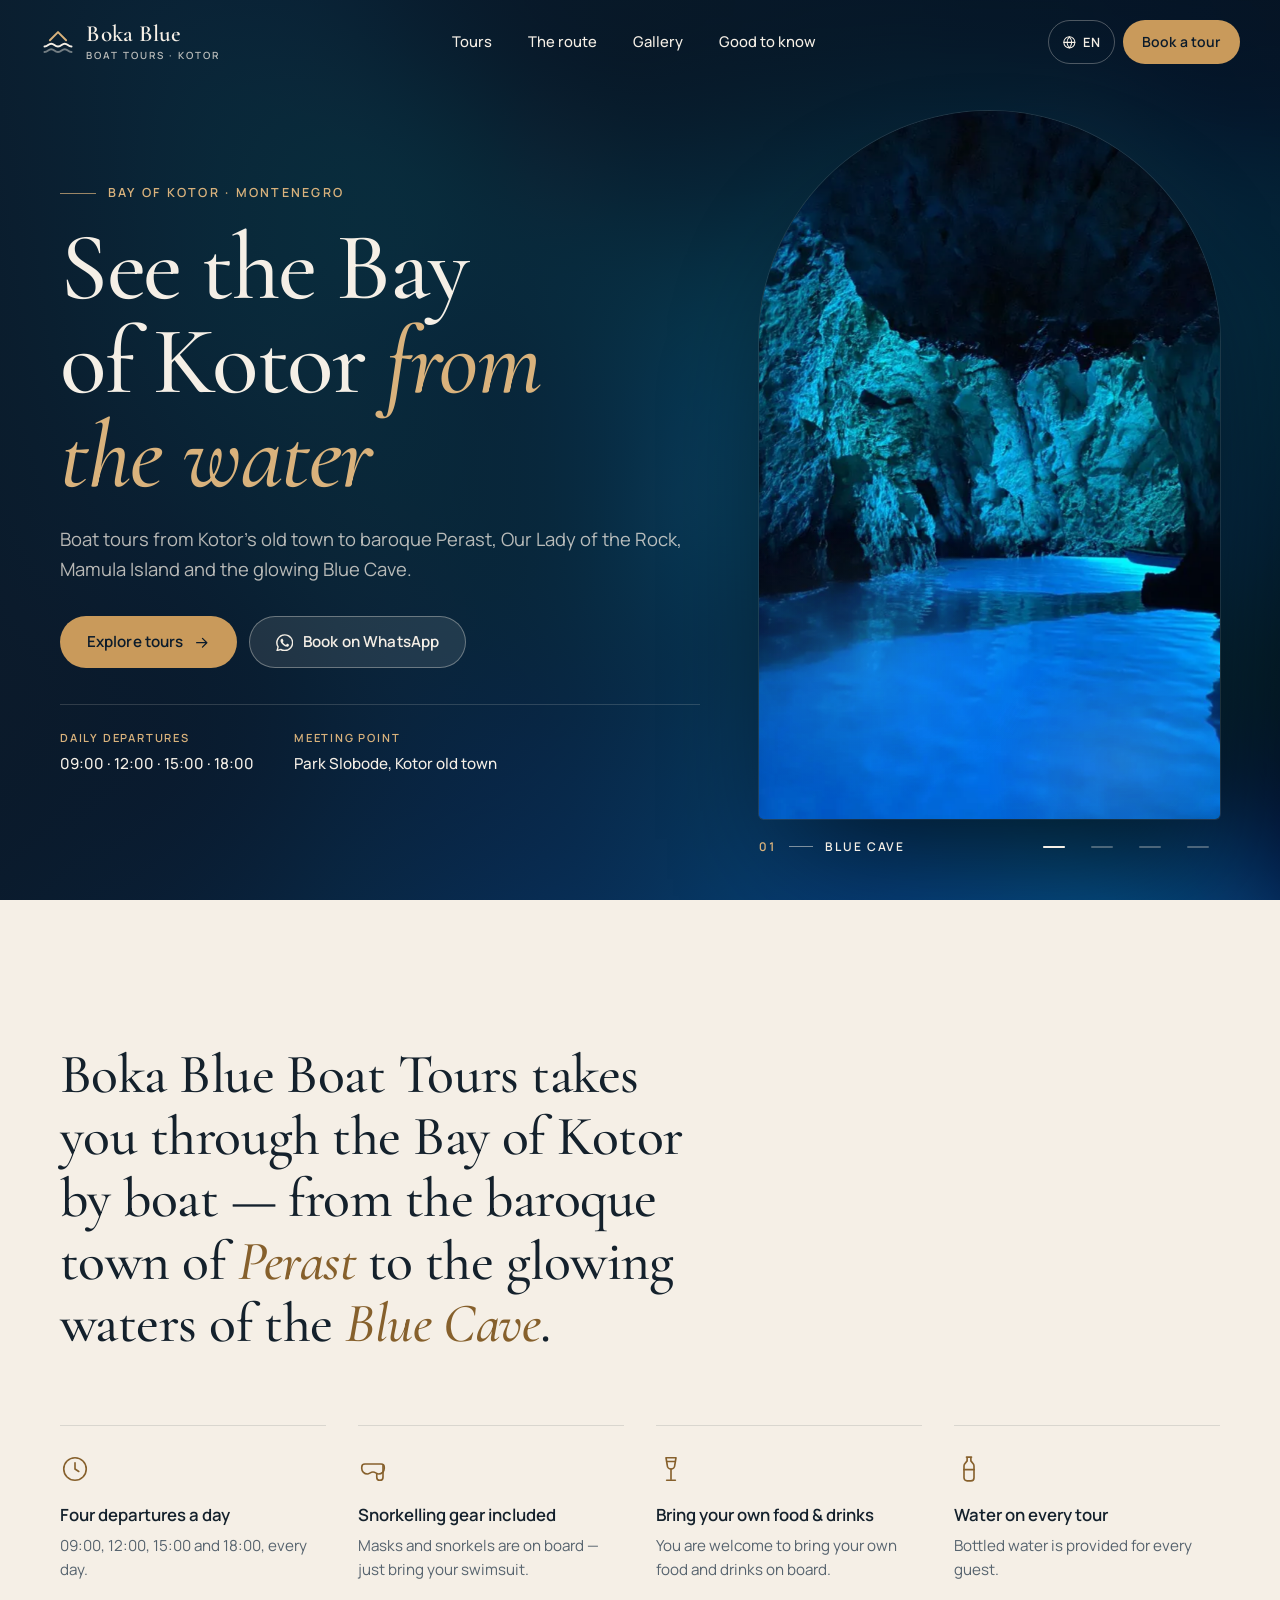
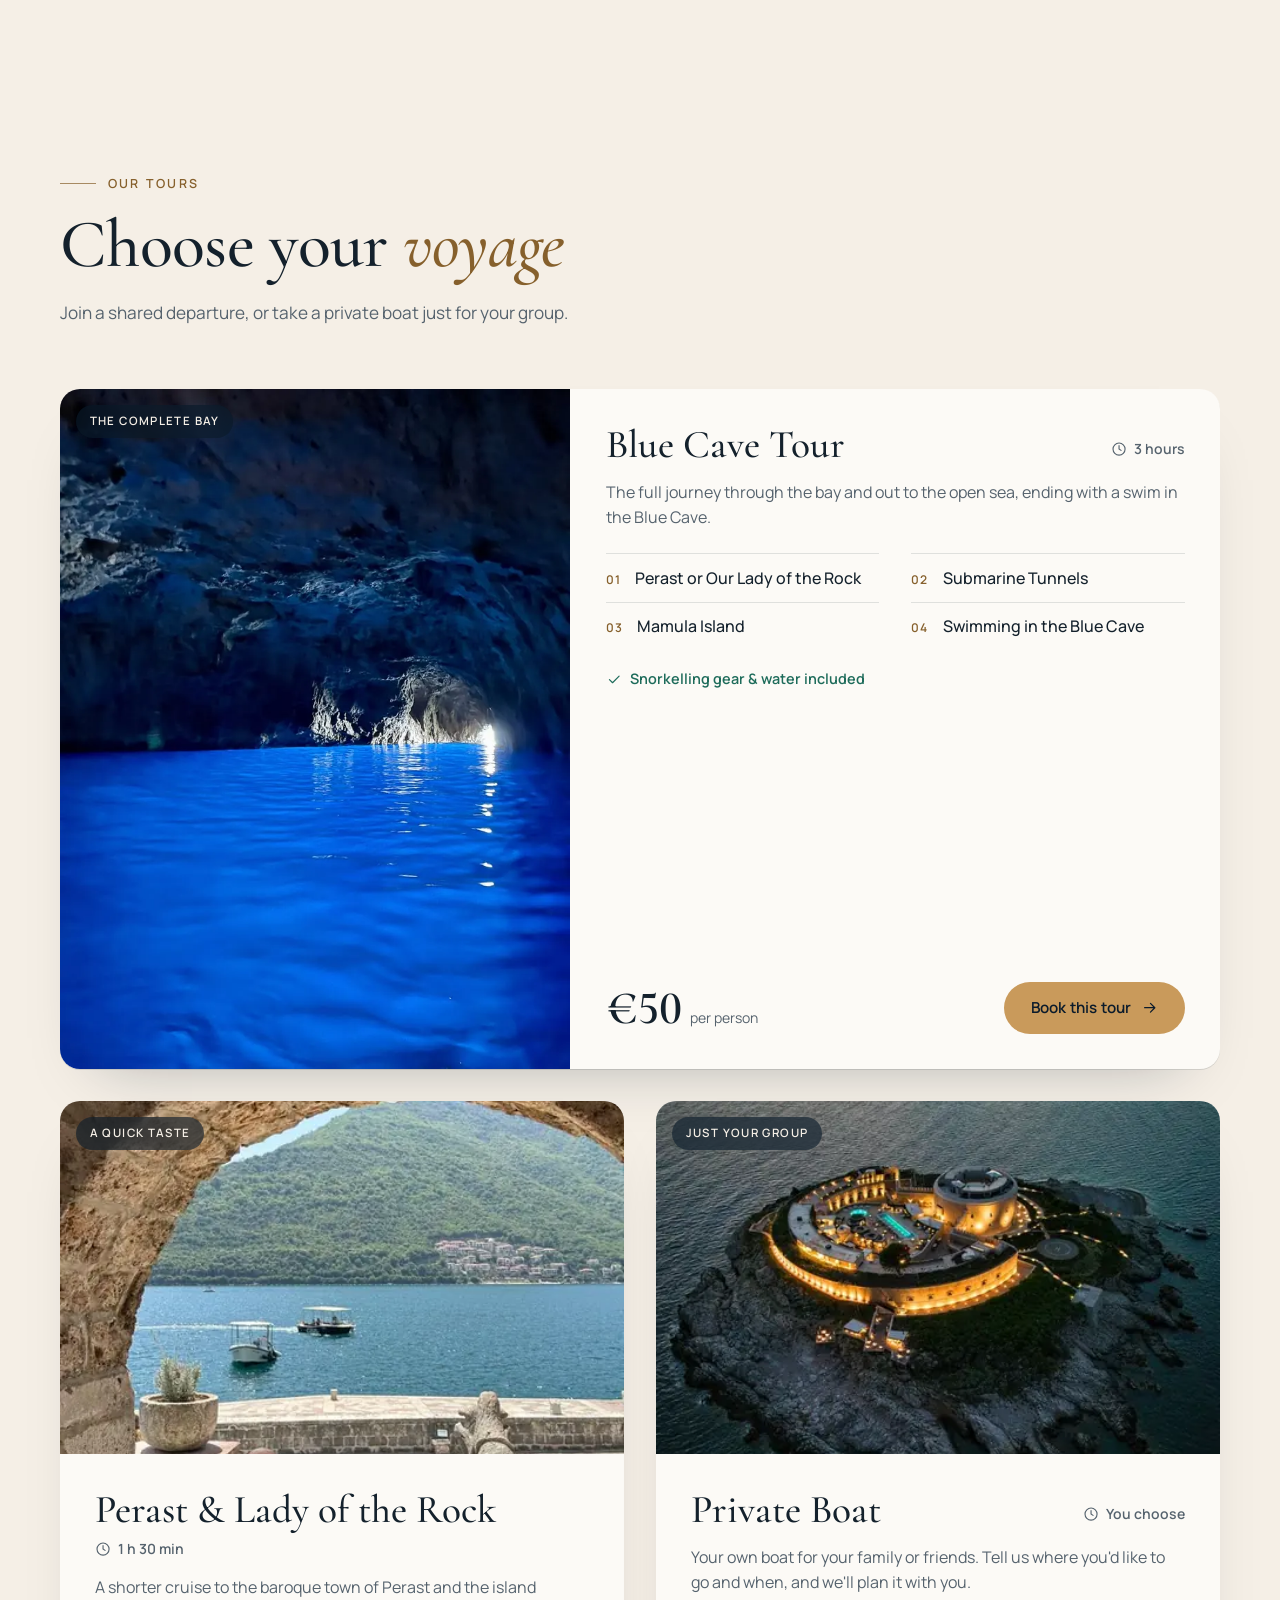
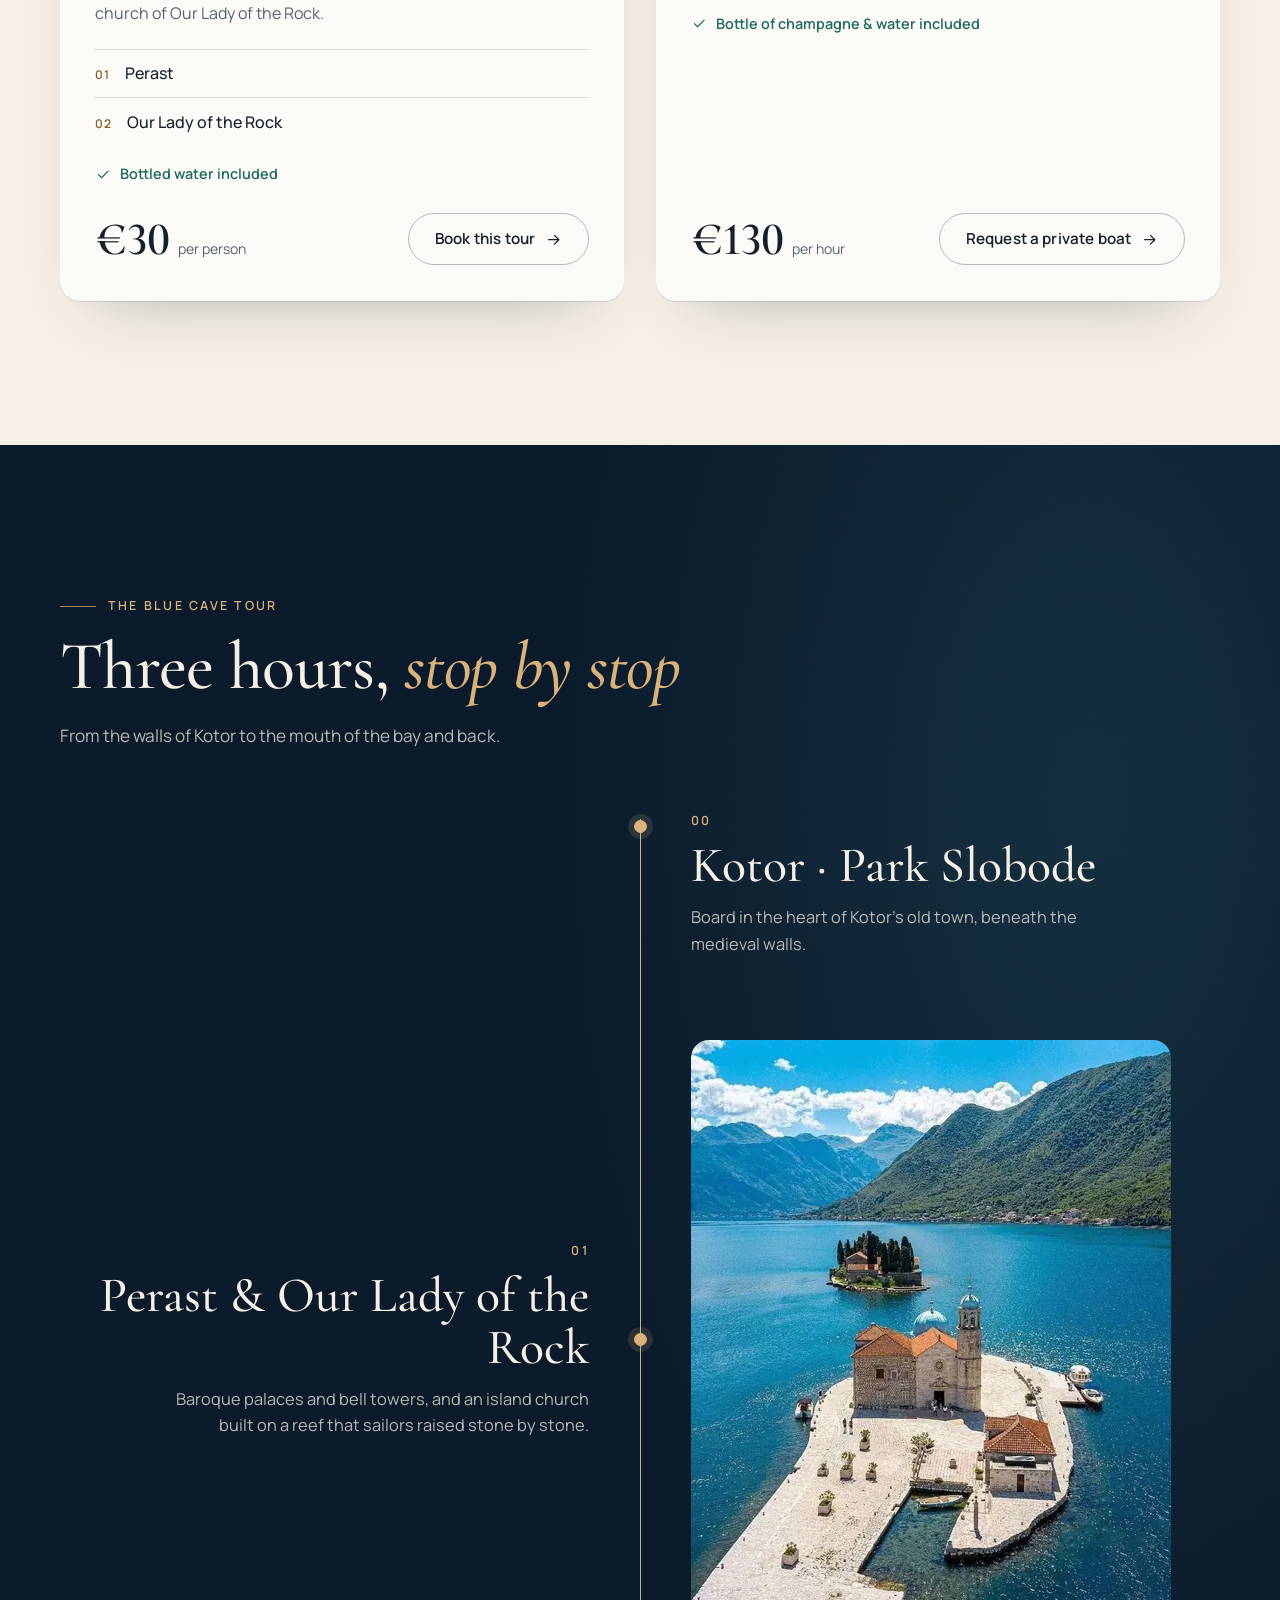
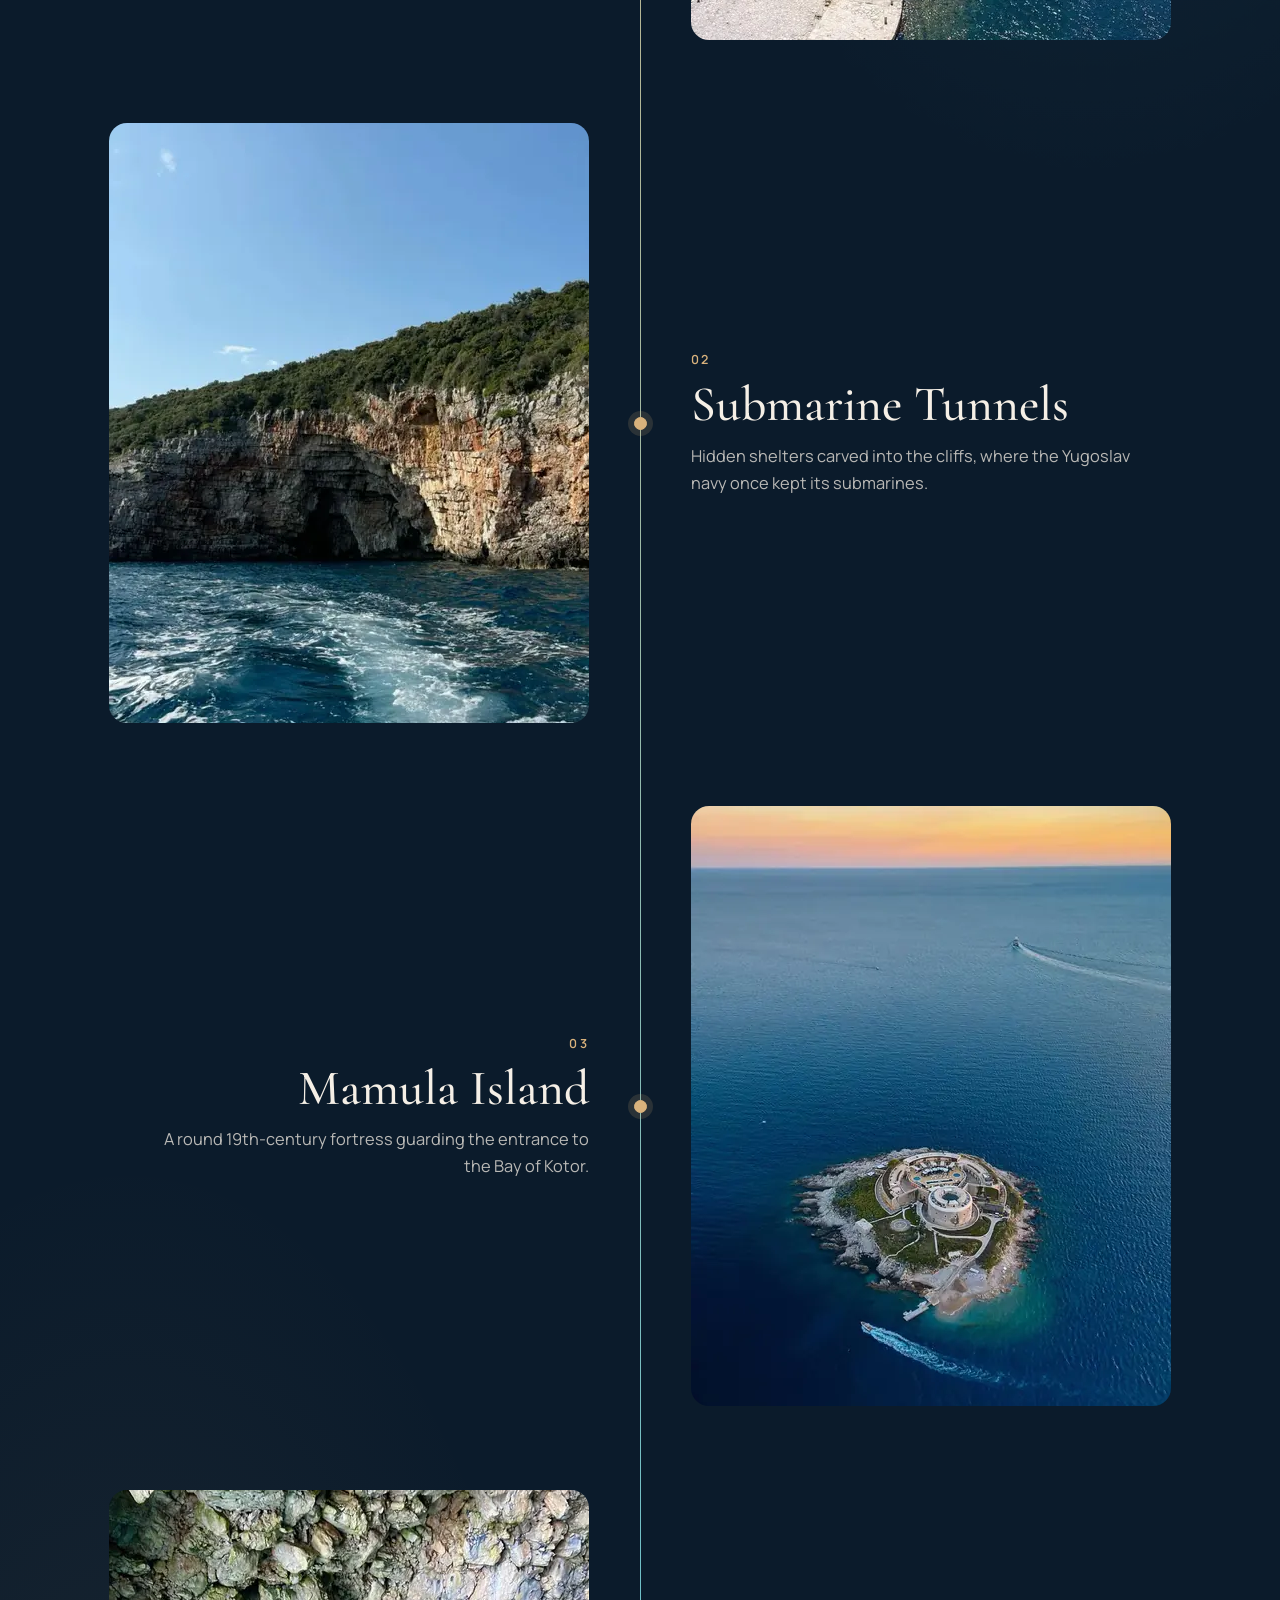
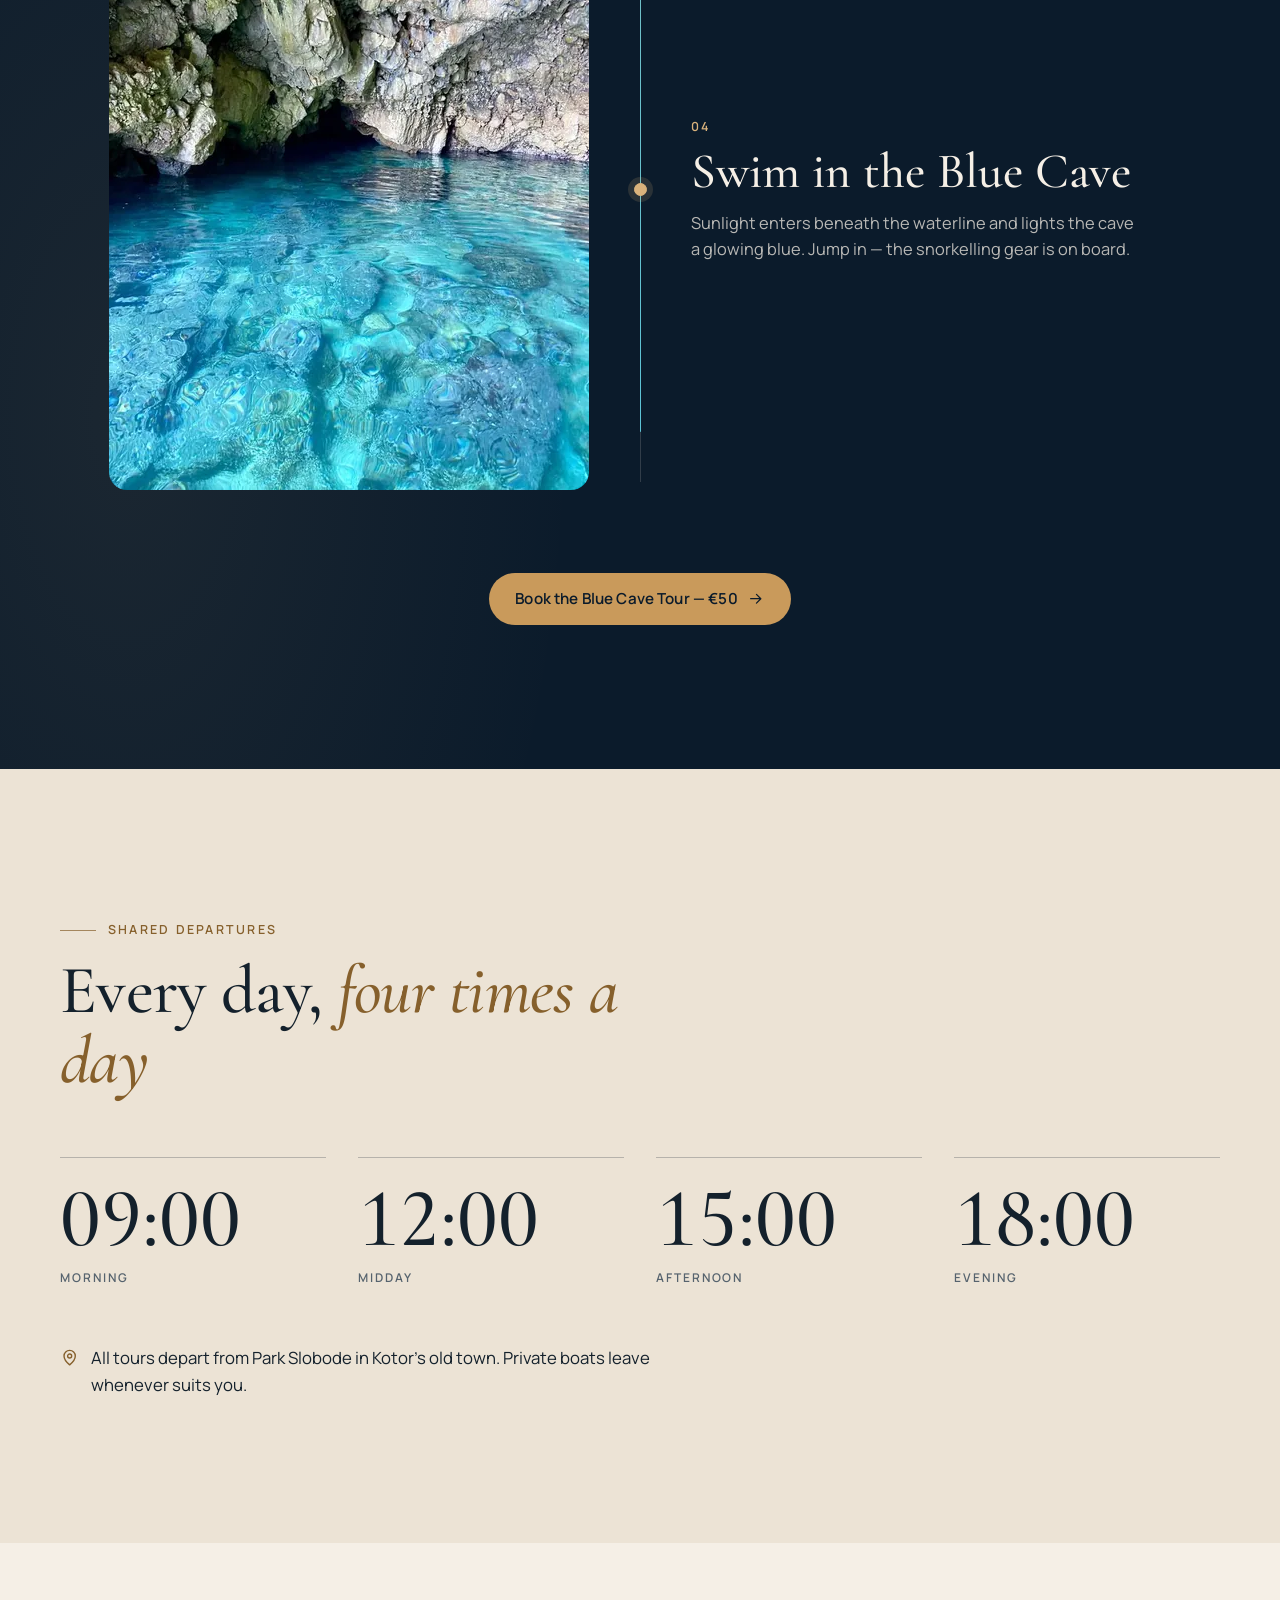
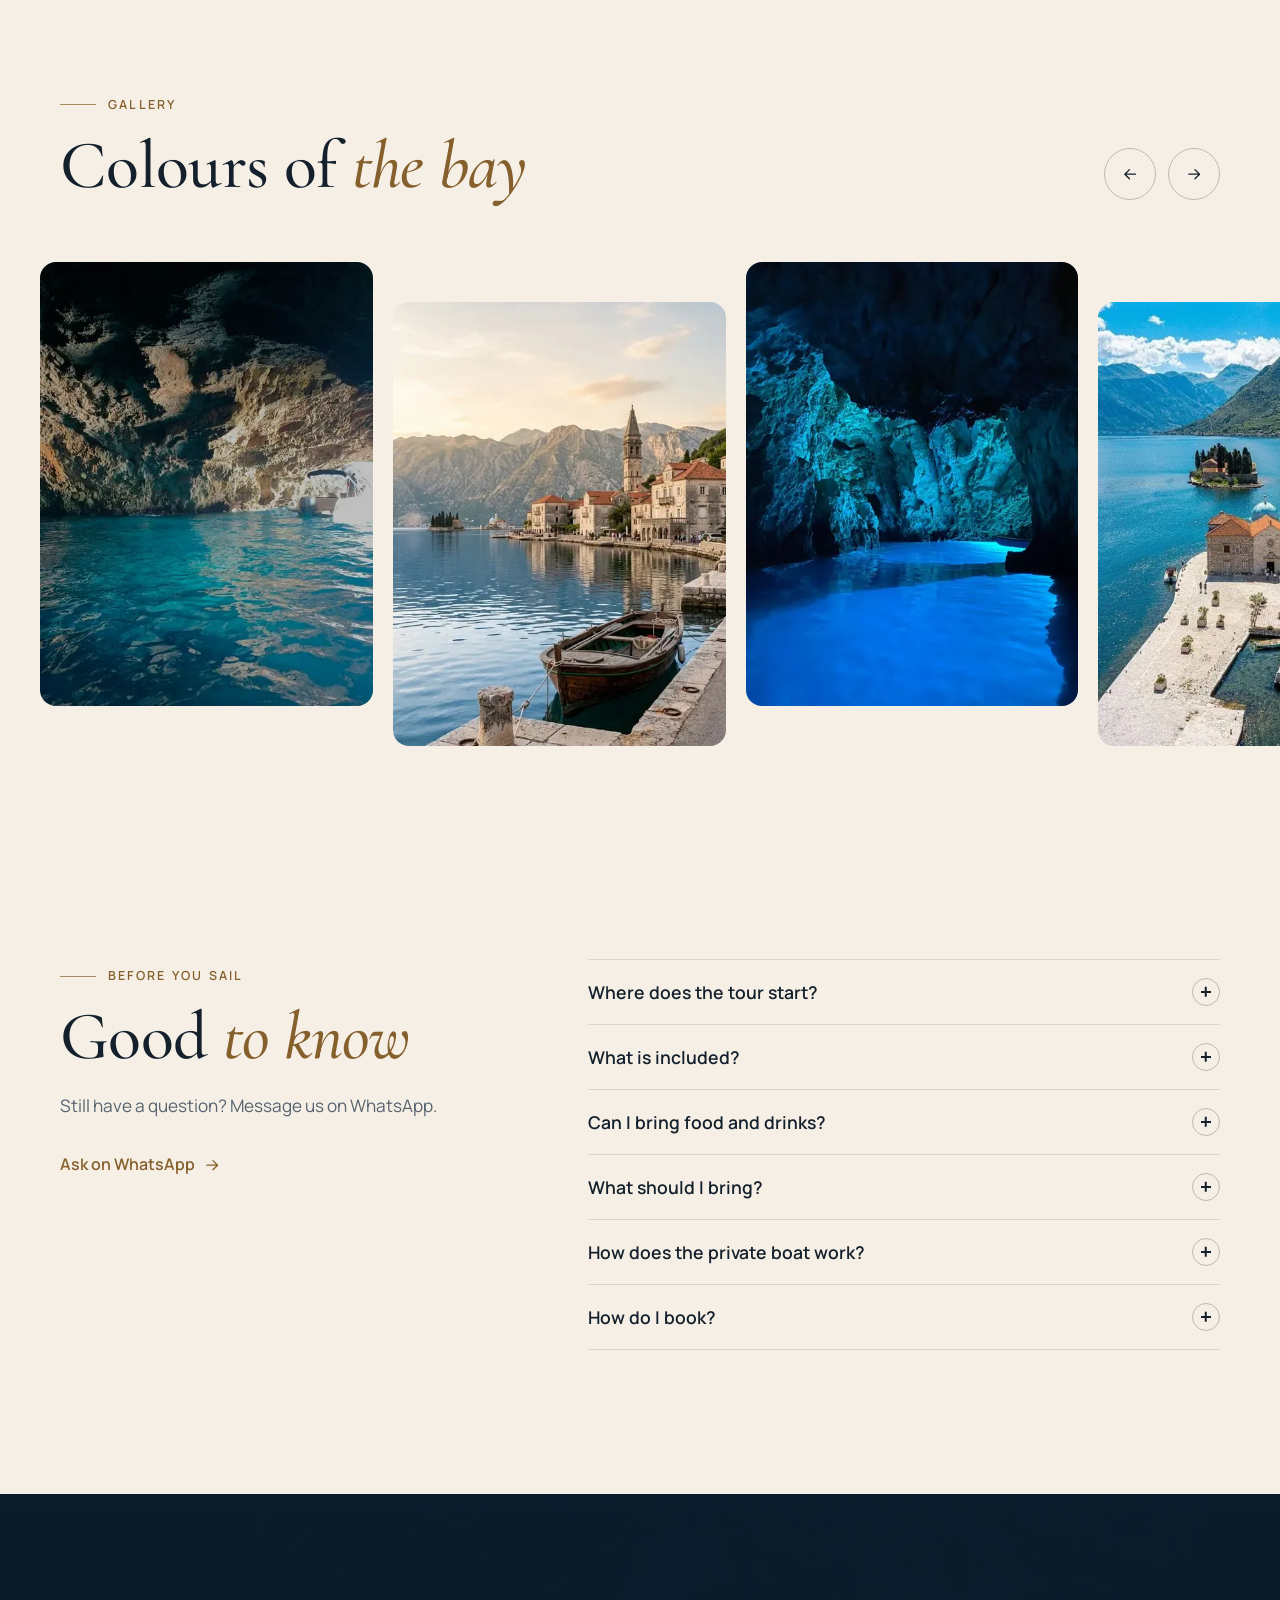
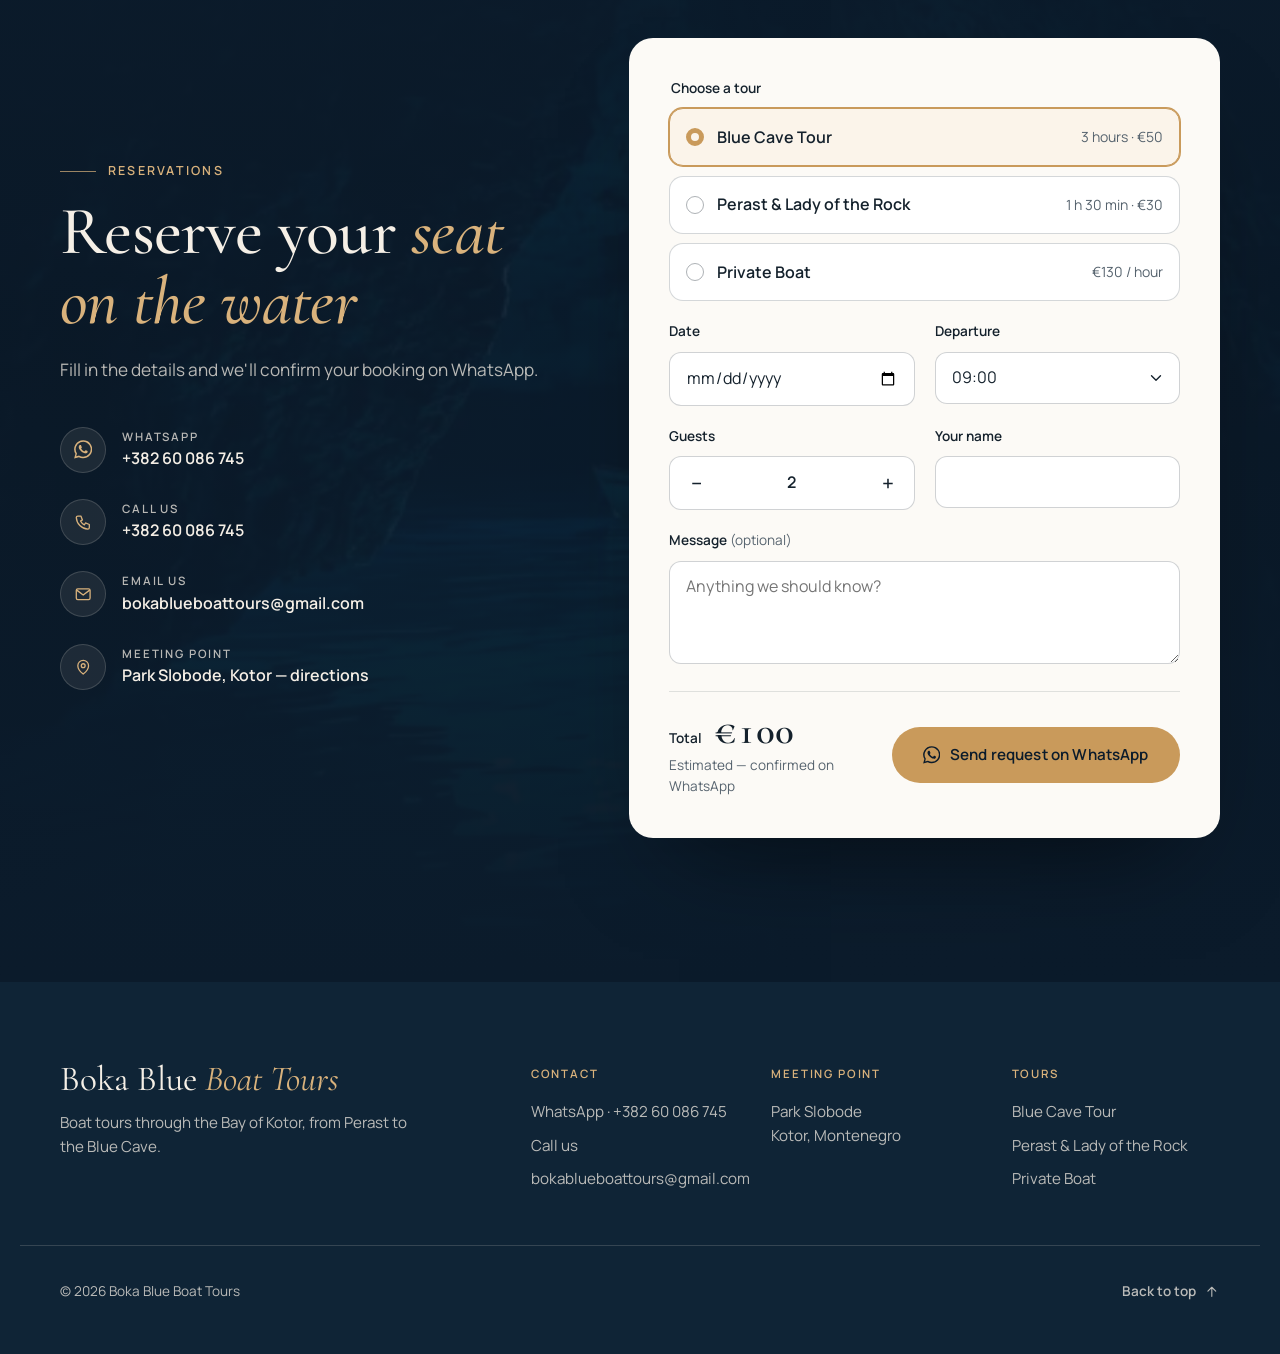
==== boka-blue-boat-tours/index.html @ 937e856c "Add Boka Blue Boat Tours site (original upload) Co-Authored-By: Claude Opus 5.5 <noreply@anthropic.c" ====
<!doctype html>
<html lang="en">
<head>
  <meta charset="utf-8">
  <meta name="viewport" content="width=device-width, initial-scale=1, viewport-fit=cover">
  <title>Boka Blue Boat Tours — Blue Cave & Bay of Kotor Boat Tours</title>
  <meta name="description" content="Boat tours from Kotor's old town to Perast, Our Lady of the Rock, the Submarine Tunnels, Mamula Island and the Blue Cave. Daily departures at 09:00, 12:00, 15:00 and 18:00. Private boats available.">
  <meta name="theme-color" content="#0B1B2B">
  <meta property="og:type" content="website">
  <meta property="og:title" content="Boka Blue Boat Tours — Kotor, Montenegro">
  <meta property="og:description" content="Blue Cave Tour €50 · Perast & Lady of the Rock €30 · Private boat €130/hour. Departing daily from Park Slobode, Kotor.">
  <meta property="og:image" content="assets/img/blue-cave.webp">
  <link rel="icon" href="data:image/svg+xml,%3Csvg xmlns='http://www.w3.org/2000/svg' viewBox='0 0 64 64'%3E%3Crect width='64' height='64' rx='14' fill='%230B1B2B'/%3E%3Cpath d='M12 38c6 0 6-4 10-4s4 4 10 4 6-4 10-4 4 4 10 4' fill='none' stroke='%234FB3C8' stroke-width='4' stroke-linecap='round'/%3E%3Cpath d='M18 30l14-14 14 14' fill='none' stroke='%23D9B27C' stroke-width='4' stroke-linecap='round' stroke-linejoin='round'/%3E%3C/svg%3E">

  <link rel="preconnect" href="https://fonts.googleapis.com">
  <link rel="preconnect" href="https://fonts.gstatic.com" crossorigin>
  <link rel="stylesheet" href="https://fonts.googleapis.com/css2?family=Cormorant+Garamond:ital,wght@0,500;0,600;1,500&family=Manrope:wght@400;500;600;700&display=swap">
  <link rel="preload" as="image" href="assets/img/blue-cave.webp" fetchpriority="high">
  <link rel="stylesheet" href="styles.css">
  <script>document.documentElement.classList.add("js")</script>

  <script type="application/ld+json">
  {
    "@context": "https://schema.org",
    "@type": "TravelAgency",
    "name": "Boka Blue Boat Tours",
    "telephone": "+382 60 086 745",
    "email": "bokablueboattours@gmail.com",
    "image": "assets/img/blue-cave.webp",
    "address": {"@type": "PostalAddress", "streetAddress": "Park Slobode", "addressLocality": "Kotor", "addressCountry": "ME"},
    "makesOffer": [
      {"@type": "Offer", "name": "Blue Cave Tour (3 hours)", "price": "50", "priceCurrency": "EUR"},
      {"@type": "Offer", "name": "Perast & Lady of the Rock Tour (1 h 30 min)", "price": "30", "priceCurrency": "EUR"},
      {"@type": "Offer", "name": "Private boat tour (per hour)", "price": "130", "priceCurrency": "EUR"}
    ]
  }
  </script>
</head>
<body>
  <a class="skip-link" href="#main" data-i18n="skip">Skip to content</a>

  <!-- ============ HEADER ============ -->
  <header class="site-header" id="top">
    <div class="header-inner">
      <a class="brand" href="#top" aria-label="Boka Blue Boat Tours — home">
        <svg class="brand-mark" viewBox="0 0 40 40" aria-hidden="true"><path d="M5 25c4 0 4-3 7.5-3s3.5 3 7.5 3 4-3 7.5-3 3.5 3 7.5 3" fill="none" stroke="currentColor" stroke-width="2.2" stroke-linecap="round"/><path d="M5 31c4 0 4-3 7.5-3s3.5 3 7.5 3 4-3 7.5-3 3.5 3 7.5 3" fill="none" stroke="currentColor" stroke-width="2.2" stroke-linecap="round" opacity=".45"/><path d="M11 18 20 9l9 9" fill="none" stroke="var(--brass-2)" stroke-width="2.2" stroke-linecap="round" stroke-linejoin="round"/></svg>
        <span class="brand-text"><span class="brand-name">Boka Blue</span><span class="brand-sub">Boat Tours · Kotor</span></span>
      </a>

      <nav class="main-nav" aria-label="Main">
        <a href="#tours" data-i18n="nav.tours">Tours</a>
        <a href="#route" data-i18n="nav.route">The route</a>
        <a href="#gallery" data-i18n="nav.gallery">Gallery</a>
        <a href="#info" data-i18n="nav.info">Good to know</a>
      </nav>

      <div class="header-actions">
        <div class="lang" data-lang-switcher>
          <button class="lang-btn" type="button" aria-haspopup="true" aria-expanded="false" aria-controls="lang-menu">
            <svg viewBox="0 0 24 24" aria-hidden="true"><circle cx="12" cy="12" r="9"/><path d="M3 12h18M12 3c2.5 2.6 3.8 5.6 3.8 9s-1.3 6.4-3.8 9c-2.5-2.6-3.8-5.6-3.8-9S9.5 5.6 12 3Z"/></svg>
            <span class="lang-current">EN</span>
            <span class="sr-only" data-i18n="lang.label">Change language</span>
          </button>
          <ul class="lang-menu" id="lang-menu" role="list" hidden>
            <li><button type="button" data-set-lang="en" lang="en">English</button></li>
            <li><button type="button" data-set-lang="me" lang="cnr">Crnogorski</button></li>
            <li><button type="button" data-set-lang="de" lang="de">Deutsch</button></li>
            <li><button type="button" data-set-lang="ru" lang="ru">Русский</button></li>
          </ul>
        </div>
        <a class="btn btn-brass btn-sm header-cta" href="#book" data-i18n="nav.book">Book a tour</a>
        <button class="menu-btn" type="button" aria-expanded="false" aria-controls="mobile-menu">
          <span class="menu-icon" aria-hidden="true"><span></span><span></span></span>
          <span class="sr-only" data-i18n="nav.menu">Menu</span>
        </button>
      </div>
    </div>

    <div class="mobile-menu" id="mobile-menu" hidden>
      <nav aria-label="Mobile">
        <a href="#tours" data-i18n="nav.tours">Tours</a>
        <a href="#route" data-i18n="nav.route">The route</a>
        <a href="#gallery" data-i18n="nav.gallery">Gallery</a>
        <a href="#info" data-i18n="nav.info">Good to know</a>
        <a href="#book" data-i18n="nav.book">Book a tour</a>
      </nav>
      <div class="mobile-menu-foot">
        <a class="btn btn-wa" href="https://wa.me/38260086745" target="_blank" rel="noopener" data-wa>
          <svg viewBox="0 0 24 24" aria-hidden="true"><path fill="currentColor" d="M17.5 14.4c-.3-.1-1.7-.8-2-.9-.3-.1-.5-.1-.7.1-.2.3-.8.9-.9 1.1-.2.2-.3.2-.6.1-.3-.1-1.2-.5-2.3-1.4-.9-.8-1.4-1.7-1.6-2-.2-.3 0-.4.1-.6l.4-.5c.1-.2.2-.3.3-.5.1-.2 0-.4 0-.5l-.9-2.2c-.2-.6-.5-.5-.7-.5h-.6c-.2 0-.5.1-.8.4-.3.3-1 1-1 2.4s1 2.8 1.2 3c.1.2 2 3.1 4.9 4.3.7.3 1.2.5 1.6.6.7.2 1.3.2 1.8.1.6-.1 1.7-.7 1.9-1.4.2-.7.2-1.2.2-1.4-.1-.1-.3-.2-.6-.3ZM12 21.8c-1.8 0-3.5-.5-5-1.4l-.4-.2-3.7 1 1-3.6-.2-.4A9.8 9.8 0 1 1 12 21.8Zm0-21.6A11.8 11.8 0 0 0 1.9 18L.2 24l6.2-1.6A11.8 11.8 0 1 0 12 .2Z"/></svg>
          <span>+382 60 086 745</span>
        </a>
      </div>
    </div>
  </header>

  <main id="main">
    <!-- ============ HERO ============ -->
    <section class="hero" aria-labelledby="hero-title">
      <div class="hero-backdrop" aria-hidden="true">
        <div class="hero-backdrop-layer is-active" style="background-image:url(assets/img/blue-cave-blur.webp)"></div>
        <div class="hero-backdrop-layer" style="background-image:url(assets/img/lady-of-the-rock-mist-blur.webp)"></div>
        <div class="hero-backdrop-layer" style="background-image:url(assets/img/mamula-sunset-blur.webp)"></div>
        <div class="hero-backdrop-layer" style="background-image:url(assets/img/cliffs-wake-blur.webp)"></div>
      </div>

      <div class="hero-media" aria-roledescription="carousel" aria-label="Bay of Kotor highlights">
        <figure class="slide is-active" style="background-image:url(assets/img/blue-cave-blur.webp)">
          <img src="assets/img/blue-cave.webp" width="736" height="981" alt="Glowing blue water inside the Blue Cave" fetchpriority="high" decoding="async">
        </figure>
        <figure class="slide" style="background-image:url(assets/img/lady-of-the-rock-mist-blur.webp)">
          <img data-src="assets/img/lady-of-the-rock-mist.webp" width="736" height="1000" alt="Our Lady of the Rock island church with mountains in morning mist" decoding="async">
        </figure>
        <figure class="slide" style="background-image:url(assets/img/mamula-sunset-blur.webp)">
          <img data-src="assets/img/mamula-sunset.webp" width="735" height="980" alt="Aerial view of Mamula Island fortress at sunset with a boat wake" decoding="async">
        </figure>
        <figure class="slide" style="background-image:url(assets/img/cliffs-wake-blur.webp)">
          <img data-src="assets/img/cliffs-wake.webp" width="736" height="1308" alt="Boat wake beside limestone cliffs and a sea cave on the open Adriatic" decoding="async">
        </figure>
        <div class="hero-shimmer" aria-hidden="true"></div>
      </div>

      <div class="hero-content">
        <p class="eyebrow hero-in" style="--i:0"><span class="eyebrow-line"></span><span data-i18n="hero.eyebrow">Bay of Kotor · Montenegro</span></p>
        <h1 id="hero-title" class="hero-title hero-in" style="--i:1" data-i18n-html="hero.title">See the Bay of Kotor <em>from the water</em></h1>
        <p class="hero-lead hero-in" style="--i:2" data-i18n="hero.lead">Boat tours from Kotor's old town to baroque Perast, Our Lady of the Rock, Mamula Island and the glowing Blue Cave.</p>
        <div class="hero-ctas hero-in" style="--i:3">
          <a class="btn btn-brass" href="#tours"><span data-i18n="hero.cta1">Explore tours</span>
            <svg viewBox="0 0 24 24" aria-hidden="true"><path d="M5 12h14M13 6l6 6-6 6"/></svg></a>
          <a class="btn btn-ghost" href="https://wa.me/38260086745" target="_blank" rel="noopener" data-wa>
            <svg viewBox="0 0 24 24" aria-hidden="true" class="ico-fill"><path fill="currentColor" d="M17.5 14.4c-.3-.1-1.7-.8-2-.9-.3-.1-.5-.1-.7.1-.2.3-.8.9-.9 1.1-.2.2-.3.2-.6.1-.3-.1-1.2-.5-2.3-1.4-.9-.8-1.4-1.7-1.6-2-.2-.3 0-.4.1-.6l.4-.5c.1-.2.2-.3.3-.5.1-.2 0-.4 0-.5l-.9-2.2c-.2-.6-.5-.5-.7-.5h-.6c-.2 0-.5.1-.8.4-.3.3-1 1-1 2.4s1 2.8 1.2 3c.1.2 2 3.1 4.9 4.3.7.3 1.2.5 1.6.6.7.2 1.3.2 1.8.1.6-.1 1.7-.7 1.9-1.4.2-.7.2-1.2.2-1.4-.1-.1-.3-.2-.6-.3ZM12 21.8c-1.8 0-3.5-.5-5-1.4l-.4-.2-3.7 1 1-3.6-.2-.4A9.8 9.8 0 1 1 12 21.8Zm0-21.6A11.8 11.8 0 0 0 1.9 18L.2 24l6.2-1.6A11.8 11.8 0 1 0 12 .2Z"/></svg>
            <span data-i18n="hero.cta2">Book on WhatsApp</span></a>
        </div>
        <dl class="hero-meta hero-in" style="--i:4">
          <div><dt data-i18n="hero.departures">Daily departures</dt><dd>09:00 · 12:00 · 15:00 · 18:00</dd></div>
          <div><dt data-i18n="hero.fromLabel">Meeting point</dt><dd data-i18n="hero.from">Park Slobode, Kotor old town</dd></div>
        </dl>
      </div>

      <div class="hero-controls hero-in" style="--i:5">
        <p class="slide-caption" aria-live="polite"><span class="slide-num">01</span><span class="slide-sep"></span><span class="slide-name" data-slide-name>Blue Cave</span></p>
        <div class="slide-dots" role="group" aria-label="Choose slide">
          <button type="button" class="dot is-active" aria-label="Slide 1" aria-current="true"><span></span></button>
          <button type="button" class="dot" aria-label="Slide 2"><span></span></button>
          <button type="button" class="dot" aria-label="Slide 3"><span></span></button>
          <button type="button" class="dot" aria-label="Slide 4"><span></span></button>
        </div>
      </div>

    </section>

    <!-- ============ INTRO ============ -->
    <section class="intro section" id="intro">
      <div class="container">
        <p class="intro-text" data-reveal data-i18n-html="intro.text">Boka Blue Boat Tours takes you through the Bay of Kotor by boat — from the baroque town of <em>Perast</em> to the glowing waters of the <em>Blue Cave</em>.</p>
        <ul class="features" role="list">
          <li data-reveal style="--d:0">
            <svg viewBox="0 0 24 24" aria-hidden="true"><circle cx="12" cy="12" r="9"/><path d="M12 7v5l3 2"/></svg>
            <div><h3 data-i18n="feat.1.t">Four departures a day</h3><p data-i18n="feat.1.p">09:00, 12:00, 15:00 and 18:00, every day.</p></div>
          </li>
          <li data-reveal style="--d:1">
            <svg viewBox="0 0 24 24" aria-hidden="true"><path d="M3 10.5c0-1.4 1.1-2.5 2.5-2.5h13c1.4 0 2.5 1.1 2.5 2.5v1c0 2.5-2 4.5-4.5 4.5-1.6 0-2.4-1.6-4.5-1.6S9.1 16 7.5 16C5 16 3 14 3 11.5v-1Z"/><path d="M15 16v2.5a2.5 2.5 0 0 0 5 0V9"/></svg>
            <div><h3 data-i18n="feat.2.t">Snorkelling gear included</h3><p data-i18n="feat.2.p">Masks and snorkels are on board — just bring your swimsuit.</p></div>
          </li>
          <li data-reveal style="--d:2">
            <svg viewBox="0 0 24 24" aria-hidden="true"><path d="M8 3h8l-1 6a3 3 0 0 1-6 0L8 3Z"/><path d="M12 12v8M8.5 21h7"/><path d="M8.6 6h6.8"/></svg>
            <div><h3 data-i18n="feat.3.t">Bring your own food &amp; drinks</h3><p data-i18n="feat.3.p">You are welcome to bring your own food and drinks on board.</p></div>
          </li>
          <li data-reveal style="--d:3">
            <svg viewBox="0 0 24 24" aria-hidden="true"><path d="M10 2.5h4M10.5 2.5v3L8.5 8a3 3 0 0 0-.5 1.7V19a2.5 2.5 0 0 0 2.5 2.5h3A2.5 2.5 0 0 0 16 19V9.7a3 3 0 0 0-.5-1.7l-2-2.5v-3"/><path d="M8 12.5h8"/></svg>
            <div><h3 data-i18n="feat.4.t">Water on every tour</h3><p data-i18n="feat.4.p">Bottled water is provided for every guest.</p></div>
          </li>
        </ul>
      </div>
    </section>

    <!-- ============ TOURS ============ -->
    <section class="tours section" id="tours" aria-labelledby="tours-title">
      <div class="container">
        <header class="section-head" data-reveal>
          <p class="eyebrow"><span class="eyebrow-line"></span><span data-i18n="tours.eyebrow">Our tours</span></p>
          <h2 id="tours-title" data-i18n-html="tours.title">Choose your <em>voyage</em></h2>
          <p class="section-lead" data-i18n="tours.lead">Join a shared departure, or take a private boat just for your group.</p>
        </header>

        <div class="tour-grid">
          <article class="tour-card tour-feature" data-reveal style="--d:0">
            <div class="tour-img">
              <img src="assets/img/blue-cave-light-sm.webp" srcset="assets/img/blue-cave-light-sm.webp 480w, assets/img/blue-cave-light.webp 736w" sizes="(min-width: 960px) 40vw, 100vw" width="736" height="981" alt="Sunlight glowing through the water of the Blue Cave" loading="lazy" decoding="async">
              <span class="tour-tag" data-i18n="t1.tag">The complete bay</span>
            </div>
            <div class="tour-body">
              <div class="tour-top">
                <h3 data-i18n="t1.name">Blue Cave Tour</h3>
                <p class="tour-dur"><svg viewBox="0 0 24 24" aria-hidden="true"><circle cx="12" cy="12" r="9"/><path d="M12 7v5l3 2"/></svg><span data-i18n="t1.dur">3 hours</span></p>
              </div>
              <p class="tour-desc" data-i18n="t1.desc">The full journey through the bay and out to the open sea, ending with a swim in the Blue Cave.</p>
              <ol class="tour-stops" role="list">
                <li data-i18n="t1.s1">Perast or Our Lady of the Rock</li>
                <li data-i18n="t1.s2">Submarine Tunnels</li>
                <li data-i18n="t1.s3">Mamula Island</li>
                <li data-i18n="t1.s4">Swimming in the Blue Cave</li>
              </ol>
              <p class="tour-incl"><svg viewBox="0 0 24 24" aria-hidden="true"><path d="m5 12.5 4.5 4.5L19 7.5"/></svg><span data-i18n="tours.incl">Snorkelling gear &amp; water included</span></p>
              <div class="tour-foot">
                <p class="price"><span class="price-amt" data-price="50">€50</span><span class="price-unit" data-i18n="price.pp">per person</span></p>
                <a class="btn btn-brass" href="#book" data-book-tour="t1"><span data-i18n="tours.book">Book this tour</span><svg viewBox="0 0 24 24" aria-hidden="true"><path d="M5 12h14M13 6l6 6-6 6"/></svg></a>
              </div>
            </div>
          </article>

          <article class="tour-card" data-reveal style="--d:1">
            <div class="tour-img">
              <img src="assets/img/island-arch-sm.webp" srcset="assets/img/island-arch-sm.webp 480w, assets/img/island-arch.webp 675w" sizes="(min-width: 960px) 28vw, 100vw" width="675" height="1200" alt="Boats on the bay seen through a stone arch on Our Lady of the Rock" loading="lazy" decoding="async">
              <span class="tour-tag" data-i18n="t2.tag">A quick taste</span>
            </div>
            <div class="tour-body">
              <div class="tour-top">
                <h3 data-i18n="t2.name">Perast & Lady of the Rock</h3>
                <p class="tour-dur"><svg viewBox="0 0 24 24" aria-hidden="true"><circle cx="12" cy="12" r="9"/><path d="M12 7v5l3 2"/></svg><span data-i18n="t2.dur">1 h 30 min</span></p>
              </div>
              <p class="tour-desc" data-i18n="t2.desc">A shorter cruise to the baroque town of Perast and the island church of Our Lady of the Rock.</p>
              <ol class="tour-stops" role="list">
                <li data-i18n="t2.s1">Perast</li>
                <li data-i18n="t2.s2">Our Lady of the Rock</li>
              </ol>
              <p class="tour-incl"><svg viewBox="0 0 24 24" aria-hidden="true"><path d="m5 12.5 4.5 4.5L19 7.5"/></svg><span data-i18n="tours.water">Bottled water included</span></p>
              <div class="tour-foot">
                <p class="price"><span class="price-amt" data-price="30">€30</span><span class="price-unit" data-i18n="price.pp">per person</span></p>
                <a class="btn btn-outline" href="#book" data-book-tour="t2"><span data-i18n="tours.book">Book this tour</span><svg viewBox="0 0 24 24" aria-hidden="true"><path d="M5 12h14M13 6l6 6-6 6"/></svg></a>
              </div>
            </div>
          </article>

          <article class="tour-card tour-private" data-reveal style="--d:2">
            <div class="tour-img">
              <img src="assets/img/mamula-night-sm.webp" srcset="assets/img/mamula-night-sm.webp 480w, assets/img/mamula-night.webp 736w" sizes="(min-width: 960px) 28vw, 100vw" width="736" height="920" alt="Mamula Island fortress lit up at dusk" loading="lazy" decoding="async">
              <span class="tour-tag" data-i18n="t3.tag">Just your group</span>
            </div>
            <div class="tour-body">
              <div class="tour-top">
                <h3 data-i18n="t3.name">Private Boat</h3>
                <p class="tour-dur"><svg viewBox="0 0 24 24" aria-hidden="true"><circle cx="12" cy="12" r="9"/><path d="M12 7v5l3 2"/></svg><span data-i18n="t3.dur">You choose</span></p>
              </div>
              <p class="tour-desc" data-i18n="t3.desc">Your own boat for your family or friends. Tell us where you'd like to go and when, and we'll plan it with you.</p>
              <p class="tour-incl"><svg viewBox="0 0 24 24" aria-hidden="true"><path d="m5 12.5 4.5 4.5L19 7.5"/></svg><span data-i18n="t3.incl">Bottle of champagne &amp; water included</span></p>
              <div class="tour-foot">
                <p class="price"><span class="price-amt" data-price="130">€130</span><span class="price-unit" data-i18n="price.ph">per hour</span></p>
                <a class="btn btn-outline" href="#book" data-book-tour="t3"><span data-i18n="tours.request">Request a private boat</span><svg viewBox="0 0 24 24" aria-hidden="true"><path d="M5 12h14M13 6l6 6-6 6"/></svg></a>
              </div>
            </div>
          </article>
        </div>
      </div>
    </section>

    <!-- ============ ROUTE ============ -->
    <section class="route section" id="route" aria-labelledby="route-title">
      <div class="container">
        <header class="section-head section-head-light" data-reveal>
          <p class="eyebrow"><span class="eyebrow-line"></span><span data-i18n="route.eyebrow">The Blue Cave Tour</span></p>
          <h2 id="route-title" data-i18n-html="route.title">Three hours, <em>stop by stop</em></h2>
          <p class="section-lead" data-i18n="route.lead">From the walls of Kotor to the mouth of the bay and back.</p>
        </header>

        <ol class="route-list" role="list">
          <li class="route-line" aria-hidden="true"><span class="route-line-fill"></span></li>

          <li class="stop stop-start" data-reveal>
            <span class="stop-pin" aria-hidden="true"></span>
            <div class="stop-text">
              <p class="stop-num">00</p>
              <h3 data-i18n="r0.t">Kotor · Park Slobode</h3>
              <p data-i18n="r0.p">Board in the heart of Kotor's old town, beneath the medieval walls.</p>
            </div>
          </li>

          <li class="stop" data-reveal>
            <span class="stop-pin" aria-hidden="true"></span>
            <figure class="stop-img"><img src="assets/img/lady-of-the-rock-aerial-sm.webp" srcset="assets/img/lady-of-the-rock-aerial-sm.webp 480w, assets/img/lady-of-the-rock-aerial.webp 736w" sizes="(min-width: 960px) 34vw, 85vw" width="736" height="920" alt="Our Lady of the Rock and St George island in front of Perast" loading="lazy" decoding="async"></figure>
            <div class="stop-text">
              <p class="stop-num">01</p>
              <h3 data-i18n="r1.t">Perast & Our Lady of the Rock</h3>
              <p data-i18n="r1.p">Baroque palaces and bell towers, and an island church built on a reef that sailors raised stone by stone.</p>
            </div>
          </li>

          <li class="stop" data-reveal>
            <span class="stop-pin" aria-hidden="true"></span>
            <figure class="stop-img"><img src="assets/img/cliffs-wake-sm.webp" srcset="assets/img/cliffs-wake-sm.webp 480w, assets/img/cliffs-wake.webp 736w" sizes="(min-width: 960px) 34vw, 85vw" width="736" height="1308" alt="Limestone cliffs of the Luštica peninsula" loading="lazy" decoding="async"></figure>
            <div class="stop-text">
              <p class="stop-num">02</p>
              <h3 data-i18n="r2.t">Submarine Tunnels</h3>
              <p data-i18n="r2.p">Hidden shelters carved into the cliffs, where the Yugoslav navy once kept its submarines.</p>
            </div>
          </li>

          <li class="stop" data-reveal>
            <span class="stop-pin" aria-hidden="true"></span>
            <figure class="stop-img"><img src="assets/img/mamula-sunset-sm.webp" srcset="assets/img/mamula-sunset-sm.webp 480w, assets/img/mamula-sunset.webp 735w" sizes="(min-width: 960px) 34vw, 85vw" width="735" height="980" alt="Mamula Island fortress at the entrance to the bay" loading="lazy" decoding="async"></figure>
            <div class="stop-text">
              <p class="stop-num">03</p>
              <h3 data-i18n="r3.t">Mamula Island</h3>
              <p data-i18n="r3.p">A round 19th-century fortress guarding the entrance to the Bay of Kotor.</p>
            </div>
          </li>

          <li class="stop" data-reveal>
            <span class="stop-pin" aria-hidden="true"></span>
            <figure class="stop-img"><img src="assets/img/clear-water-sm.webp" srcset="assets/img/clear-water-sm.webp 480w, assets/img/clear-water.webp 736w" sizes="(min-width: 960px) 34vw, 85vw" width="736" height="981" alt="Crystal-clear turquoise water at a sea cave" loading="lazy" decoding="async"></figure>
            <div class="stop-text">
              <p class="stop-num">04</p>
              <h3 data-i18n="r4.t">Swim in the Blue Cave</h3>
              <p data-i18n="r4.p">Sunlight enters beneath the waterline and lights the cave a glowing blue. Jump in — the snorkelling gear is on board.</p>
            </div>
          </li>
        </ol>

        <div class="route-cta" data-reveal>
          <a class="btn btn-brass" href="#book" data-book-tour="t1"><span data-i18n="route.cta">Book the Blue Cave Tour — €50</span><svg viewBox="0 0 24 24" aria-hidden="true"><path d="M5 12h14M13 6l6 6-6 6"/></svg></a>
        </div>
      </div>
    </section>

    <!-- ============ DEPARTURES ============ -->
    <section class="departures section" aria-labelledby="dep-title">
      <div class="container">
        <header class="section-head" data-reveal>
          <p class="eyebrow"><span class="eyebrow-line"></span><span data-i18n="dep.eyebrow">Shared departures</span></p>
          <h2 id="dep-title" data-i18n-html="dep.title">Every day, <em>four times a day</em></h2>
        </header>
        <ul class="times" role="list">
          <li data-reveal style="--d:0"><span class="time">09:00</span><span class="time-label" data-i18n="dep.morning">Morning</span></li>
          <li data-reveal style="--d:1"><span class="time">12:00</span><span class="time-label" data-i18n="dep.midday">Midday</span></li>
          <li data-reveal style="--d:2"><span class="time">15:00</span><span class="time-label" data-i18n="dep.afternoon">Afternoon</span></li>
          <li data-reveal style="--d:3"><span class="time">18:00</span><span class="time-label" data-i18n="dep.evening">Evening</span></li>
        </ul>
        <p class="dep-note" data-reveal>
          <svg viewBox="0 0 24 24" aria-hidden="true"><path d="M12 21s-7-5.6-7-11a7 7 0 0 1 14 0c0 5.4-7 11-7 11Z"/><circle cx="12" cy="10" r="2.5"/></svg>
          <span data-i18n="dep.note">All tours depart from Park Slobode in Kotor's old town. Private boats leave whenever suits you.</span>
        </p>
      </div>
    </section>

    <!-- ============ GALLERY ============ -->
    <section class="gallery section" id="gallery" aria-labelledby="gallery-title">
      <div class="container gallery-head">
        <header class="section-head" data-reveal>
          <p class="eyebrow"><span class="eyebrow-line"></span><span data-i18n="gallery.eyebrow">Gallery</span></p>
          <h2 id="gallery-title" data-i18n-html="gallery.title">Colours of <em>the bay</em></h2>
        </header>
        <div class="gallery-nav" data-reveal>
          <button type="button" class="round-btn" data-gallery-prev><svg viewBox="0 0 24 24" aria-hidden="true"><path d="M19 12H5M11 6l-6 6 6 6"/></svg><span class="sr-only" data-i18n="gallery.prev">Previous photos</span></button>
          <button type="button" class="round-btn" data-gallery-next><svg viewBox="0 0 24 24" aria-hidden="true"><path d="M5 12h14M13 6l6 6-6 6"/></svg><span class="sr-only" data-i18n="gallery.next">Next photos</span></button>
        </div>
      </div>
      <ul class="gallery-track" role="list" tabindex="0" aria-label="Photo gallery">
        <li><img src="assets/img/cave-entrance-sm.webp" width="480" height="640" alt="A boat at the bright entrance of a sea cave" loading="lazy" decoding="async"></li>
        <li><img src="assets/img/perast-sunset-sm.webp" width="480" height="715" alt="Perast waterfront and bell tower at golden hour" loading="lazy" decoding="async"></li>
        <li><img src="assets/img/blue-cave-sm.webp" width="480" height="640" alt="Blue light reflecting on the walls of the Blue Cave" loading="lazy" decoding="async"></li>
        <li><img src="assets/img/lady-of-the-rock-aerial-sm.webp" width="480" height="600" alt="Aerial view of Our Lady of the Rock" loading="lazy" decoding="async"></li>
        <li><img src="assets/img/clear-water-sm.webp" width="480" height="640" alt="Turquoise water over white rocks" loading="lazy" decoding="async"></li>
        <li><img src="assets/img/mamula-night-sm.webp" width="480" height="600" alt="Mamula Island fortress lit at night" loading="lazy" decoding="async"></li>
        <li><img src="assets/img/cave-night-sm.webp" width="480" height="840" alt="A small boat floating in a dark blue sea cave" loading="lazy" decoding="async"></li>
        <li><img src="assets/img/island-arch-sm.webp" width="480" height="853" alt="Stone arch framing boats on the bay" loading="lazy" decoding="async"></li>
      </ul>
    </section>

    <!-- ============ INFO / FAQ ============ -->
    <section class="info section" id="info" aria-labelledby="info-title">
      <div class="container info-grid">
        <header class="section-head" data-reveal>
          <p class="eyebrow"><span class="eyebrow-line"></span><span data-i18n="faq.eyebrow">Before you sail</span></p>
          <h2 id="info-title" data-i18n-html="faq.title">Good <em>to know</em></h2>
          <p class="section-lead" data-i18n="faq.lead">Still have a question? Message us on WhatsApp.</p>
          <a class="link-arrow" href="https://wa.me/38260086745" target="_blank" rel="noopener" data-wa><span data-i18n="faq.ask">Ask on WhatsApp</span><svg viewBox="0 0 24 24" aria-hidden="true"><path d="M5 12h14M13 6l6 6-6 6"/></svg></a>
        </header>
        <div class="faq" data-reveal>
          <details>
            <summary><span data-i18n="q1">Where does the tour start?</span><span class="plus" aria-hidden="true"></span></summary>
            <div class="faq-a"><p data-i18n="a1">All tours depart from Park Slobode in Kotor's old town. Please arrive a few minutes before your departure time.</p></div>
          </details>
          <details>
            <summary><span data-i18n="q2">What is included?</span><span class="plus" aria-hidden="true"></span></summary>
            <div class="faq-a"><p data-i18n="a2">Snorkelling equipment and bottled water are included on every tour. On the private boat we also provide a bottle of champagne.</p></div>
          </details>
          <details>
            <summary><span data-i18n="q3">Can I bring food and drinks?</span><span class="plus" aria-hidden="true"></span></summary>
            <div class="faq-a"><p data-i18n="a3">Yes — you are welcome to bring your own food and drinks on board.</p></div>
          </details>
          <details>
            <summary><span data-i18n="q4">What should I bring?</span><span class="plus" aria-hidden="true"></span></summary>
            <div class="faq-a"><p data-i18n="a4">Swimwear, a towel and sunscreen for the Blue Cave swim — plus your own food and drinks if you like.</p></div>
          </details>
          <details>
            <summary><span data-i18n="q5">How does the private boat work?</span><span class="plus" aria-hidden="true"></span></summary>
            <div class="faq-a"><p data-i18n="a5">A private boat costs €130 per hour for your whole group. Tell us how long you'd like and which places you want to see, and we'll arrange it with you.</p></div>
          </details>
          <details>
            <summary><span data-i18n="q6">How do I book?</span><span class="plus" aria-hidden="true"></span></summary>
            <div class="faq-a"><p data-i18n="a6">Send us a message on WhatsApp at +382 60 086 745, email bokablueboattours@gmail.com, or fill in the booking form below — it opens WhatsApp with your request ready to send.</p></div>
          </details>
        </div>
      </div>
    </section>

    <!-- ============ BOOKING ============ -->
    <section class="book section" id="book" aria-labelledby="book-title">
      <div class="book-bg" aria-hidden="true"><img src="assets/img/cave-night-sm.webp" alt="" width="480" height="840" loading="lazy" decoding="async"></div>
      <div class="container book-grid">
        <header class="section-head section-head-light" data-reveal>
          <p class="eyebrow"><span class="eyebrow-line"></span><span data-i18n="book.eyebrow">Reservations</span></p>
          <h2 id="book-title" data-i18n-html="book.title">Reserve your <em>seat on the water</em></h2>
          <p class="section-lead" data-i18n="book.lead">Fill in the details and we'll confirm your booking on WhatsApp.</p>

          <ul class="contact-list" role="list">
            <li>
              <a href="https://wa.me/38260086745" target="_blank" rel="noopener" data-wa>
                <span class="contact-ico"><svg viewBox="0 0 24 24" aria-hidden="true" class="ico-fill"><path fill="currentColor" d="M17.5 14.4c-.3-.1-1.7-.8-2-.9-.3-.1-.5-.1-.7.1-.2.3-.8.9-.9 1.1-.2.2-.3.2-.6.1-.3-.1-1.2-.5-2.3-1.4-.9-.8-1.4-1.7-1.6-2-.2-.3 0-.4.1-.6l.4-.5c.1-.2.2-.3.3-.5.1-.2 0-.4 0-.5l-.9-2.2c-.2-.6-.5-.5-.7-.5h-.6c-.2 0-.5.1-.8.4-.3.3-1 1-1 2.4s1 2.8 1.2 3c.1.2 2 3.1 4.9 4.3.7.3 1.2.5 1.6.6.7.2 1.3.2 1.8.1.6-.1 1.7-.7 1.9-1.4.2-.7.2-1.2.2-1.4-.1-.1-.3-.2-.6-.3ZM12 21.8c-1.8 0-3.5-.5-5-1.4l-.4-.2-3.7 1 1-3.6-.2-.4A9.8 9.8 0 1 1 12 21.8Zm0-21.6A11.8 11.8 0 0 0 1.9 18L.2 24l6.2-1.6A11.8 11.8 0 1 0 12 .2Z"/></svg></span>
                <span><span class="contact-label">WhatsApp</span><span class="contact-val">+382 60 086 745</span></span>
              </a>
            </li>
            <li>
              <a href="tel:+38260086745">
                <span class="contact-ico"><svg viewBox="0 0 24 24" aria-hidden="true"><path d="M5 4h4l2 5-2.5 1.5a11 11 0 0 0 5 5L15 13l5 2v4a2 2 0 0 1-2 2A16 16 0 0 1 3 6a2 2 0 0 1 2-2Z"/></svg></span>
                <span><span class="contact-label" data-i18n="contact.call">Call us</span><span class="contact-val">+382 60 086 745</span></span>
              </a>
            </li>
            <li>
              <a href="mailto:bokablueboattours@gmail.com">
                <span class="contact-ico"><svg viewBox="0 0 24 24" aria-hidden="true"><rect x="3" y="5" width="18" height="14" rx="2"/><path d="m4 7 8 6 8-6"/></svg></span>
                <span><span class="contact-label" data-i18n="contact.email">Email us</span><span class="contact-val">bokablueboattours@gmail.com</span></span>
              </a>
            </li>
            <li>
              <a href="https://www.google.com/maps/search/?api=1&amp;query=Park+Slobode%2C+Kotor%2C+Montenegro" target="_blank" rel="noopener">
                <span class="contact-ico"><svg viewBox="0 0 24 24" aria-hidden="true"><path d="M12 21s-7-5.6-7-11a7 7 0 0 1 14 0c0 5.4-7 11-7 11Z"/><circle cx="12" cy="10" r="2.5"/></svg></span>
                <span><span class="contact-label" data-i18n="contact.meet">Meeting point</span><span class="contact-val" data-i18n="contact.meetVal">Park Slobode, Kotor — directions</span></span>
              </a>
            </li>
          </ul>
        </header>

        <form class="book-form" id="book-form" novalidate data-reveal>
          <fieldset class="tour-choice">
            <legend data-i18n="f.tour">Choose a tour</legend>
            <label class="choice">
              <input type="radio" name="tour" value="t1" checked>
              <span class="choice-box"><span class="choice-name" data-i18n="t1.name">Blue Cave Tour</span><span class="choice-meta"><span data-i18n="t1.dur">3 hours</span> · <span data-price="50">€50</span></span></span>
            </label>
            <label class="choice">
              <input type="radio" name="tour" value="t2">
              <span class="choice-box"><span class="choice-name" data-i18n="t2.name">Perast & Lady of the Rock</span><span class="choice-meta"><span data-i18n="t2.dur">1 h 30 min</span> · <span data-price="30">€30</span></span></span>
            </label>
            <label class="choice">
              <input type="radio" name="tour" value="t3">
              <span class="choice-box"><span class="choice-name" data-i18n="t3.name">Private Boat</span><span class="choice-meta"><span data-price="130">€130</span> / <span data-i18n="f.hourShort">hour</span></span></span>
            </label>
          </fieldset>

          <div class="field-row">
            <div class="field">
              <label for="f-date" data-i18n="f.date">Date</label>
              <input id="f-date" name="date" type="date" required aria-describedby="err-date">
              <p class="field-err" id="err-date" data-i18n="f.errDate" hidden>Please choose a date.</p>
            </div>
            <div class="field" data-shared-only>
              <label for="f-time" data-i18n="f.time">Departure</label>
              <select id="f-time" name="time">
                <option>09:00</option><option>12:00</option><option>15:00</option><option>18:00</option>
              </select>
            </div>
            <div class="field" data-private-only hidden>
              <label for="f-hours" data-i18n="f.hours">Hours</label>
              <div class="stepper">
                <button type="button" data-step="-1" data-target="f-hours" aria-label="−1">−</button>
                <input id="f-hours" name="hours" type="number" inputmode="numeric" min="1" max="10" value="2">
                <button type="button" data-step="1" data-target="f-hours" aria-label="+1">+</button>
              </div>
            </div>
          </div>

          <div class="field-row">
            <div class="field">
              <label for="f-guests" data-i18n="f.guests">Guests</label>
              <div class="stepper">
                <button type="button" data-step="-1" data-target="f-guests" aria-label="−1">−</button>
                <input id="f-guests" name="guests" type="number" inputmode="numeric" min="1" max="40" value="2">
                <button type="button" data-step="1" data-target="f-guests" aria-label="+1">+</button>
              </div>
            </div>
            <div class="field">
              <label for="f-name" data-i18n="f.name">Your name</label>
              <input id="f-name" name="name" type="text" autocomplete="name" required aria-describedby="err-name">
              <p class="field-err" id="err-name" data-i18n="f.errName" hidden>Please tell us your name.</p>
            </div>
          </div>

          <div class="field">
            <label for="f-note"><span data-i18n="f.note">Message</span> <span class="optional" data-i18n="f.optional">(optional)</span></label>
            <textarea id="f-note" name="note" rows="3" data-i18n-ph="f.notePh" placeholder="Anything we should know?"></textarea>
          </div>

          <div class="form-foot">
            <p class="total" aria-live="polite"><span class="total-label" data-i18n="f.total">Total</span><span class="total-amt" data-total>€100</span><span class="total-note" data-i18n="f.totalNote">Estimated — confirmed on WhatsApp</span></p>
            <button class="btn btn-brass btn-lg" type="submit">
              <svg viewBox="0 0 24 24" aria-hidden="true" class="ico-fill"><path fill="currentColor" d="M17.5 14.4c-.3-.1-1.7-.8-2-.9-.3-.1-.5-.1-.7.1-.2.3-.8.9-.9 1.1-.2.2-.3.2-.6.1-.3-.1-1.2-.5-2.3-1.4-.9-.8-1.4-1.7-1.6-2-.2-.3 0-.4.1-.6l.4-.5c.1-.2.2-.3.3-.5.1-.2 0-.4 0-.5l-.9-2.2c-.2-.6-.5-.5-.7-.5h-.6c-.2 0-.5.1-.8.4-.3.3-1 1-1 2.4s1 2.8 1.2 3c.1.2 2 3.1 4.9 4.3.7.3 1.2.5 1.6.6.7.2 1.3.2 1.8.1.6-.1 1.7-.7 1.9-1.4.2-.7.2-1.2.2-1.4-.1-.1-.3-.2-.6-.3ZM12 21.8c-1.8 0-3.5-.5-5-1.4l-.4-.2-3.7 1 1-3.6-.2-.4A9.8 9.8 0 1 1 12 21.8Zm0-21.6A11.8 11.8 0 0 0 1.9 18L.2 24l6.2-1.6A11.8 11.8 0 1 0 12 .2Z"/></svg>
              <span data-i18n="f.submit">Send request on WhatsApp</span>
            </button>
          </div>
        </form>
      </div>
    </section>
  </main>

  <!-- ============ FOOTER ============ -->
  <footer class="site-footer">
    <div class="container footer-grid">
      <div>
        <p class="footer-brand">Boka Blue <em>Boat Tours</em></p>
        <p class="footer-tag" data-i18n="footer.tag">Boat tours through the Bay of Kotor, from Perast to the Blue Cave.</p>
      </div>
      <div class="footer-cols">
        <div>
          <p class="footer-h" data-i18n="footer.contact">Contact</p>
          <a href="https://wa.me/38260086745" target="_blank" rel="noopener" data-wa>WhatsApp · +382 60 086 745</a>
          <a href="tel:+38260086745" data-i18n="contact.call">Call us</a>
          <a href="mailto:bokablueboattours@gmail.com">bokablueboattours@gmail.com</a>
        </div>
        <div>
          <p class="footer-h" data-i18n="contact.meet">Meeting point</p>
          <p>Park Slobode<br>Kotor, Montenegro</p>
        </div>
        <div>
          <p class="footer-h" data-i18n="nav.tours">Tours</p>
          <a href="#tours" data-i18n="t1.name">Blue Cave Tour</a>
          <a href="#tours" data-i18n="t2.name">Perast & Lady of the Rock</a>
          <a href="#tours" data-i18n="t3.name">Private Boat</a>
        </div>
      </div>
    </div>
    <div class="container footer-bottom">
      <p>© <span data-year>2026</span> Boka Blue Boat Tours</p>
      <a href="#top" class="link-arrow link-up"><span data-i18n="footer.top">Back to top</span><svg viewBox="0 0 24 24" aria-hidden="true"><path d="M12 19V5M6 11l6-6 6 6"/></svg></a>
    </div>
  </footer>

  <!-- ============ MOBILE BOOKING BAR ============ -->
  <div class="book-bar" aria-hidden="true">
    <p class="book-bar-price"><span data-i18n="bar.from">From</span> <strong data-price="30">€30</strong></p>
    <a class="btn btn-brass btn-sm" href="#book" tabindex="-1" data-i18n="nav.book">Book a tour</a>
    <a class="book-bar-wa" href="https://wa.me/38260086745" target="_blank" rel="noopener" tabindex="-1" aria-label="WhatsApp" data-wa>
      <svg viewBox="0 0 24 24" aria-hidden="true"><path fill="currentColor" d="M17.5 14.4c-.3-.1-1.7-.8-2-.9-.3-.1-.5-.1-.7.1-.2.3-.8.9-.9 1.1-.2.2-.3.2-.6.1-.3-.1-1.2-.5-2.3-1.4-.9-.8-1.4-1.7-1.6-2-.2-.3 0-.4.1-.6l.4-.5c.1-.2.2-.3.3-.5.1-.2 0-.4 0-.5l-.9-2.2c-.2-.6-.5-.5-.7-.5h-.6c-.2 0-.5.1-.8.4-.3.3-1 1-1 2.4s1 2.8 1.2 3c.1.2 2 3.1 4.9 4.3.7.3 1.2.5 1.6.6.7.2 1.3.2 1.8.1.6-.1 1.7-.7 1.9-1.4.2-.7.2-1.2.2-1.4-.1-.1-.3-.2-.6-.3ZM12 21.8c-1.8 0-3.5-.5-5-1.4l-.4-.2-3.7 1 1-3.6-.2-.4A9.8 9.8 0 1 1 12 21.8Zm0-21.6A11.8 11.8 0 0 0 1.9 18L.2 24l6.2-1.6A11.8 11.8 0 1 0 12 .2Z"/></svg>
    </a>
  </div>

  <script src="i18n.js" defer></script>
  <script src="main.js" defer></script>
</body>
</html>
---- boka-blue-boat-tours/styles.css ----
/* =========================================================
   Boka Blue Boat Tours — styles
   Palette: night-sea navy, lagoon blue, Adriatic sand, brass
   ========================================================= */

:root {
  --ink: #0B1B2B;
  --ink-2: #0F2436;
  --ink-3: #16324A;
  --lagoon: #5CC3D6;
  --sand: #F5EFE6;
  --sand-2: #ECE3D5;
  --paper: #FCFAF6;
  --text: #14212C;
  --muted: #56636E;
  --line: rgba(20, 33, 44, .12);
  --line-light: rgba(245, 239, 230, .16);
  --brass: #C99A5B;
  --brass-hover: #D8AD72;
  --brass-2: #D9B27C;
  --brass-ink: #86602C;
  --on-brass: #0B1B2B;
  --on-dark: #F5EFE6;
  --on-dark-muted: rgba(245, 239, 230, .74);
  --error: #B42318;

  --font-display: "Cormorant Garamond", "Cormorant", Georgia, "Times New Roman", serif;
  --font-body: "Manrope", system-ui, -apple-system, "Segoe UI", Roboto, sans-serif;

  --ease-out: cubic-bezier(.22, 1, .36, 1);
  --ease-in-out: cubic-bezier(.65, 0, .35, 1);

  --gutter: clamp(1rem, .5rem + 2.5vw, 2.5rem);
  --container: 1240px;
  --header-h: 72px;
  --radius: 20px;
  --section-y: clamp(5rem, 3rem + 8vw, 9rem);
}

/* ---------- Base ---------- */
*, *::before, *::after { box-sizing: border-box; }
html { -webkit-text-size-adjust: 100%; scroll-behavior: smooth; scroll-padding-top: calc(var(--header-h) + 8px); }
body {
  margin: 0;
  background: var(--sand);
  color: var(--text);
  font-family: var(--font-body);
  font-size: 1rem;
  line-height: 1.6;
  -webkit-font-smoothing: antialiased;
  text-rendering: optimizeLegibility;
  overflow-x: hidden;
}
[hidden] { display: none !important; }
img { display: block; max-width: 100%; height: auto; }
a { color: inherit; }
button, input, select, textarea { font: inherit; color: inherit; }
button { cursor: pointer; }
h1, h2, h3 { margin: 0; font-weight: 500; }
.price-amt, .total-amt, .book-bar-price strong, .hero-title, .section-head h2, .stop-text h3, .tour-body h3, .footer-brand, .intro-text { font-variant-numeric: lining-nums; }
p { margin: 0; }
ul, ol { margin: 0; padding: 0; }
em { font-style: italic; }

svg { width: 1.15em; height: 1.15em; flex: none; fill: none; stroke: currentColor; stroke-width: 1.7; stroke-linecap: round; stroke-linejoin: round; }
svg path[fill="currentColor"] { stroke: none; }

:focus-visible { outline: 2px solid var(--brass-2); outline-offset: 3px; border-radius: 6px; }

.sr-only { position: absolute; width: 1px; height: 1px; padding: 0; margin: -1px; overflow: hidden; clip: rect(0 0 0 0); white-space: nowrap; border: 0; }
.skip-link { position: fixed; top: 8px; left: 8px; z-index: 200; padding: .75rem 1rem; background: var(--brass); color: var(--on-brass); border-radius: 10px; font-weight: 600; transform: translateY(-160%); transition: transform .2s; }
.skip-link:focus { transform: none; }

.container { width: 100%; max-width: var(--container); margin-inline: auto; padding-inline: var(--gutter); }
.section { padding-block: var(--section-y); position: relative; }

/* ---------- Type helpers ---------- */
.eyebrow {
  display: inline-flex; align-items: center; gap: .75rem;
  font-size: .78rem; font-weight: 600; letter-spacing: .18em; text-transform: uppercase;
  color: var(--brass-ink);
}
.eyebrow-line { width: 2.25rem; height: 1px; background: currentColor; opacity: .7; }

.section-head { max-width: 40rem; margin-bottom: clamp(2.5rem, 1.5rem + 3vw, 4.5rem); }
.section-head h2 {
  margin-top: 1rem;
  font-family: var(--font-display);
  font-size: clamp(2.4rem, 1.6rem + 3.4vw, 4.25rem);
  line-height: 1.02; letter-spacing: -.01em;
}
.section-head h2 em { color: var(--brass-ink); }
.section-lead { margin-top: 1.25rem; font-size: 1.075rem; color: var(--muted); max-width: 34rem; }
.section-head-light .eyebrow { color: var(--brass-2); }
.section-head-light h2 { color: var(--on-dark); }
.section-head-light h2 em { color: var(--brass-2); }
.section-head-light .section-lead { color: var(--on-dark-muted); }

/* ---------- Buttons ---------- */
.btn {
  display: inline-flex; align-items: center; justify-content: center; gap: .6rem;
  min-height: 52px; padding: 0 1.6rem;
  border-radius: 999px; border: 1px solid transparent;
  font-weight: 600; font-size: .95rem; letter-spacing: .01em; text-decoration: none;
  transition: background-color .3s var(--ease-out), color .3s var(--ease-out), border-color .3s var(--ease-out), transform .2s var(--ease-out);
  -webkit-tap-highlight-color: transparent;
}
.btn:active { transform: scale(.97); }
.btn svg { transition: transform .35s var(--ease-out); }
.btn-sm { min-height: 44px; padding: 0 1.15rem; font-size: .875rem; }
.btn-lg { min-height: 56px; padding: 0 1.9rem; }
.btn-brass { background: var(--brass); color: var(--on-brass); }
.btn-ghost { background: rgba(245, 239, 230, .1); color: var(--on-dark); border-color: rgba(245, 239, 230, .35); -webkit-backdrop-filter: blur(8px); backdrop-filter: blur(8px); }
.btn-outline { background: transparent; color: var(--text); border-color: rgba(20, 33, 44, .3); }
.btn-wa { background: #1F9D55; color: #fff; }
@media (hover: hover) {
  .btn-brass:hover { background: var(--brass-hover); }
  .btn-ghost:hover { background: rgba(245, 239, 230, .2); border-color: rgba(245, 239, 230, .6); }
  .btn-outline:hover { background: var(--ink); color: var(--on-dark); border-color: var(--ink); }
  .btn:hover svg:last-child:not(.ico-fill) { transform: translateX(3px); }
}

.link-arrow { display: inline-flex; align-items: center; gap: .5rem; margin-top: 1.5rem; font-weight: 600; color: var(--brass-ink); text-decoration: none; min-height: 44px; }
.link-arrow svg { transition: transform .35s var(--ease-out); }
@media (hover: hover) { .link-arrow:hover svg { transform: translateX(4px); } .link-up:hover svg { transform: translateY(-3px); } }

.round-btn {
  width: 52px; height: 52px; border-radius: 50%;
  display: grid; place-items: center;
  border: 1px solid rgba(20, 33, 44, .25); background: transparent;
  transition: background-color .3s, color .3s, border-color .3s, opacity .3s;
}
.round-btn:disabled { opacity: .35; cursor: default; }
@media (hover: hover) { .round-btn:not(:disabled):hover { background: var(--ink); color: var(--on-dark); border-color: var(--ink); } }

/* ---------- Header ---------- */
.site-header {
  position: fixed; inset: 0 0 auto; z-index: 100;
  color: var(--on-dark);
  transition: background-color .4s var(--ease-out), color .4s var(--ease-out), box-shadow .4s var(--ease-out), transform .45s var(--ease-out);
}
.header-inner {
  height: var(--header-h);
  max-width: calc(var(--container) + 2 * var(--gutter));
  margin-inline: auto; padding-inline: var(--gutter);
  display: flex; align-items: center; justify-content: space-between; gap: 1rem;
}
.site-header.is-scrolled {
  background: rgba(245, 239, 230, .9);
  -webkit-backdrop-filter: saturate(1.4) blur(14px); backdrop-filter: saturate(1.4) blur(14px);
  color: var(--text);
  box-shadow: 0 1px 0 var(--line);
}
.site-header.is-hidden { transform: translateY(-100%); }
.site-header.menu-open { background: var(--ink); color: var(--on-dark); box-shadow: none; transform: none; }

.brand { display: flex; align-items: center; gap: .65rem; text-decoration: none; min-height: 44px; }
.brand-mark { width: 36px; height: 36px; }
.brand-text { display: flex; flex-direction: column; line-height: 1; }
.brand-name { font-family: var(--font-display); font-size: 1.45rem; font-weight: 600; letter-spacing: .01em; }
.brand-sub { margin-top: .3rem; font-size: .62rem; font-weight: 600; letter-spacing: .2em; text-transform: uppercase; opacity: .75; }

.main-nav { display: none; gap: 2.25rem; }
.main-nav a { position: relative; text-decoration: none; font-size: .925rem; font-weight: 500; padding-block: .5rem; }
.main-nav a::after { content: ""; position: absolute; left: 0; right: 0; bottom: .2rem; height: 1px; background: currentColor; transform: scaleX(0); transform-origin: right; transition: transform .45s var(--ease-out); }
@media (hover: hover) { .main-nav a:hover::after { transform: scaleX(1); transform-origin: left; } }

.header-actions { display: flex; align-items: center; gap: .5rem; }
.header-cta { display: none; }

.lang { position: relative; }
.lang-btn {
  display: flex; align-items: center; gap: .4rem;
  min-height: 44px; padding: 0 .8rem; border-radius: 999px;
  background: transparent; border: 1px solid currentColor; border-color: color-mix(in srgb, currentColor 30%, transparent);
  font-size: .8rem; font-weight: 600; letter-spacing: .08em;
}
.lang-menu {
  position: absolute; right: 0; top: calc(100% + 10px);
  min-width: 180px; padding: .4rem; list-style: none;
  background: var(--paper); color: var(--text); border-radius: 14px;
  box-shadow: 0 18px 50px -12px rgba(11, 27, 43, .35), 0 0 0 1px var(--line);
  transform-origin: top right;
  animation: popIn .25s var(--ease-out);
}
.lang-menu button {
  width: 100%; min-height: 44px; padding: 0 .9rem;
  display: flex; align-items: center; justify-content: space-between;
  background: none; border: 0; border-radius: 9px; text-align: left; font-size: .925rem;
}
.lang-menu button[aria-current="true"] { font-weight: 600; color: var(--brass-ink); }
.lang-menu button[aria-current="true"]::after { content: ""; width: 7px; height: 7px; border-radius: 50%; background: var(--brass); }
@media (hover: hover) { .lang-menu button:hover { background: var(--sand-2); } }

.menu-btn { width: 44px; height: 44px; display: grid; place-items: center; background: none; border: 0; }
.menu-icon { width: 22px; height: 12px; position: relative; display: block; }
.menu-icon span { position: absolute; left: 0; width: 100%; height: 1.5px; background: currentColor; border-radius: 2px; transition: transform .45s var(--ease-out), top .45s var(--ease-out); }
.menu-icon span:first-child { top: 0; }
.menu-icon span:last-child { top: 10px; }
.menu-btn[aria-expanded="true"] .menu-icon span:first-child { top: 5px; transform: rotate(45deg); }
.menu-btn[aria-expanded="true"] .menu-icon span:last-child { top: 5px; transform: rotate(-45deg); }

.mobile-menu {
  position: fixed; inset: var(--header-h) 0 0; z-index: 99;
  background: var(--ink); color: var(--on-dark);
  display: flex; flex-direction: column; justify-content: space-between;
  padding: 2rem var(--gutter) calc(2rem + env(safe-area-inset-bottom));
  overflow-y: auto;
}
.mobile-menu nav { display: flex; flex-direction: column; }
.mobile-menu nav a {
  font-family: var(--font-display); font-size: clamp(2.2rem, 9vw, 3rem); line-height: 1.15;
  text-decoration: none; padding-block: .45rem; border-bottom: 1px solid var(--line-light);
  opacity: 0; transform: translateY(18px);
  animation: menuItem .6s var(--ease-out) forwards; animation-delay: calc(.05s + var(--n, 0) * .06s);
}
.mobile-menu nav a:nth-child(2) { --n: 1; } .mobile-menu nav a:nth-child(3) { --n: 2; } .mobile-menu nav a:nth-child(4) { --n: 3; } .mobile-menu nav a:nth-child(5) { --n: 4; color: var(--brass-2); }
.mobile-menu-foot { margin-top: 2rem; }
.mobile-menu-foot .btn { width: 100%; }
body.no-scroll { overflow: hidden; }

/* ---------- Hero ---------- */
.hero {
  position: relative; isolation: isolate;
  min-height: 100vh; min-height: 100svh;
  display: flex; flex-direction: column; justify-content: flex-end;
  background: var(--ink); color: var(--on-dark);
  overflow: hidden;
}
.hero-backdrop { display: none; }

.hero-media { position: absolute; inset: 0; z-index: -1; overflow: hidden; background: var(--ink-2); }
.slide {
  position: absolute; inset: 0; margin: 0;
  background-size: cover; background-position: center;
  opacity: 0; transition: opacity 1.8s var(--ease-in-out);
}
.slide.is-active { opacity: 1; z-index: 1; }
.slide.was-active { z-index: 0; opacity: 1; }
.slide img {
  width: 100%; height: 100%; object-fit: cover;
  transform: scale(1.12); transform-origin: 50% 60%;
  will-change: transform;
}
.slide.is-active img, .slide.was-active img { animation: kenburns 11s cubic-bezier(.3, 0, .2, 1) forwards; }
.slide:nth-child(2) img { transform-origin: 30% 40%; }
.slide:nth-child(3) img { transform-origin: 60% 30%; }
.slide:nth-child(4) img { transform-origin: 40% 70%; }

.hero-shimmer {
  position: absolute; inset: -20%; z-index: 2; pointer-events: none;
  background:
    radial-gradient(40% 20% at 30% 70%, rgba(92, 195, 214, .16), transparent 70%),
    radial-gradient(30% 16% at 70% 80%, rgba(217, 178, 124, .12), transparent 70%);
  animation: shimmer 14s ease-in-out infinite alternate;
}

/* legibility gradient — mobile full-bleed */
.hero::after {
  content: ""; position: absolute; inset: 0; z-index: -1; pointer-events: none;
  background:
    linear-gradient(to top, rgba(11, 27, 43, .96) 0%, rgba(11, 27, 43, .78) 32%, rgba(11, 27, 43, .25) 62%, rgba(11, 27, 43, .55) 100%);
}

.hero-content {
  position: relative; width: 100%; max-width: var(--container); margin-inline: auto;
  padding: calc(var(--header-h) + 5.5rem) var(--gutter) 2.25rem;
}
.hero .eyebrow { color: var(--brass-2); }
.hero-title {
  margin-top: 1.1rem;
  font-family: var(--font-display); font-weight: 500;
  font-size: clamp(2.9rem, 1.5rem + 6.2vw, 6rem);
  line-height: .98; letter-spacing: -.015em;
  max-width: 11ch;
  text-wrap: balance;
}
.hero-title em { color: var(--brass-2); }
.hero-lead { margin-top: 1.4rem; max-width: 32rem; font-size: clamp(1rem, .95rem + .3vw, 1.15rem); color: var(--on-dark-muted); }
.hero-ctas { margin-top: 2rem; display: flex; flex-wrap: wrap; gap: .75rem; }
.hero-meta {
  margin: 2.25rem 0 0; padding-top: 1.5rem;
  display: flex; flex-wrap: wrap; gap: 1.25rem 2.5rem;
  border-top: 1px solid var(--line-light);
}
.hero-meta dt { font-size: .7rem; font-weight: 600; letter-spacing: .16em; text-transform: uppercase; color: var(--brass-2); }
.hero-meta dd { margin: .3rem 0 0; font-size: .95rem; font-weight: 500; }

.hero-controls {
  position: absolute; z-index: 3;
  top: calc(var(--header-h) + 1rem); left: var(--gutter); right: var(--gutter);
  display: flex; align-items: center; justify-content: space-between; gap: 1rem;
}
.slide-caption { display: flex; align-items: center; gap: .75rem; font-size: .75rem; font-weight: 600; letter-spacing: .16em; text-transform: uppercase; }
.slide-num { font-variant-numeric: tabular-nums; color: var(--brass-2); }
.slide-sep { width: 1.5rem; height: 1px; background: currentColor; opacity: .5; }
.slide-name { transition: opacity .4s; white-space: nowrap; }
.slide-name.is-swapping { opacity: 0; }
.slide-dots { display: flex; gap: .25rem; }
.dot { width: 44px; height: 44px; display: grid; place-items: center; background: none; border: 0; padding: 0; }
.dot span { width: 22px; height: 2px; background: rgba(245, 239, 230, .3); border-radius: 2px; overflow: hidden; position: relative; }
.dot span::after { content: ""; position: absolute; inset: 0; background: var(--on-dark); transform: scaleX(0); transform-origin: left; }
.dot.is-active span::after { animation: dotFill var(--slide-ms, 6500ms) linear forwards; }
.hero.is-paused .dot.is-active span::after { animation-play-state: paused; }
.no-autoplay .dot.is-active span::after { animation: none; transform: scaleX(1); }

.scroll-cue { display: none; }

.hero-in { opacity: 0; transform: translateY(26px); animation: heroIn 1.2s var(--ease-out) forwards; animation-delay: calc(.2s + var(--i, 0) * .12s); }

/* ---------- Intro ---------- */
.intro { padding-bottom: calc(var(--section-y) * .6); }
.intro-text {
  font-family: var(--font-display); font-weight: 500;
  font-size: clamp(1.85rem, 1.15rem + 2.9vw, 3.5rem);
  line-height: 1.12; letter-spacing: -.01em;
  max-width: 24ch; text-wrap: balance;
}
.intro-text em { color: var(--brass-ink); }
.features { list-style: none; margin-top: clamp(3rem, 2rem + 3vw, 5rem); display: grid; gap: 0; border-top: 1px solid var(--line); }
.features li { display: flex; gap: 1.1rem; padding: 1.6rem 0; border-bottom: 1px solid var(--line); }
.features svg { width: 30px; height: 30px; stroke-width: 1.3; color: var(--brass-ink); margin-top: .15rem; }
.features h3 { font-size: 1.05rem; font-weight: 600; }
.features p { margin-top: .3rem; color: var(--muted); font-size: .95rem; }

/* ---------- Tours ---------- */
.tours { padding-top: calc(var(--section-y) * .5); }
.tour-grid { display: grid; gap: 1.5rem; }
.tour-card {
  display: flex; flex-direction: column;
  background: var(--paper); border-radius: var(--radius); overflow: hidden;
  box-shadow: 0 1px 0 var(--line), 0 30px 60px -40px rgba(11, 27, 43, .35);
  transition: box-shadow .5s var(--ease-out), transform .5s var(--ease-out);
}
.tour-img { position: relative; aspect-ratio: 4 / 3; overflow: hidden; background: var(--sand-2); }
.tour-img img { width: 100%; height: 100%; object-fit: cover; transition: transform 1.4s var(--ease-out); }
@media (hover: hover) {
  .tour-card:hover { transform: translateY(-4px); box-shadow: 0 1px 0 var(--line), 0 40px 70px -40px rgba(11, 27, 43, .5); }
  .tour-card:hover .tour-img img { transform: scale(1.05); }
}
.tour-tag {
  position: absolute; top: 1rem; left: 1rem;
  padding: .45rem .85rem; border-radius: 999px;
  background: rgba(11, 27, 43, .6); color: var(--on-dark);
  -webkit-backdrop-filter: blur(10px); backdrop-filter: blur(10px);
  font-size: .72rem; font-weight: 600; letter-spacing: .12em; text-transform: uppercase;
}
.tour-body { flex: 1; display: flex; flex-direction: column; padding: clamp(1.5rem, 1rem + 1.5vw, 2.25rem); }
.tour-top { display: flex; flex-wrap: wrap; align-items: baseline; justify-content: space-between; gap: .5rem 1rem; }
.tour-body h3 { font-family: var(--font-display); font-size: clamp(1.9rem, 1.5rem + 1.2vw, 2.5rem); line-height: 1.05; }
.tour-dur { display: inline-flex; align-items: center; gap: .4rem; font-size: .875rem; font-weight: 600; color: var(--muted); white-space: nowrap; }
.tour-desc { margin-top: .9rem; color: var(--muted); }
.tour-stops { list-style: none; margin-top: 1.4rem; counter-reset: stop; }
.tour-stops li {
  counter-increment: stop;
  display: flex; gap: .9rem; align-items: baseline;
  padding: .7rem 0; border-top: 1px solid var(--line); font-weight: 500;
}
.tour-stops li::before { content: counter(stop, decimal-leading-zero); font-size: .75rem; font-weight: 600; letter-spacing: .08em; color: var(--brass-ink); }
.tour-incl { margin-top: 1rem; display: flex; align-items: center; gap: .5rem; font-size: .9rem; font-weight: 600; color: #1D6B5A; }
.tour-foot { margin-top: auto; padding-top: 1.75rem; display: flex; flex-wrap: wrap; align-items: center; justify-content: space-between; gap: 1rem; }
.price { display: flex; align-items: baseline; gap: .5rem; }
.price-amt { font-family: var(--font-display); font-size: 2.9rem; line-height: 1; font-weight: 600; }
.price-unit { font-size: .875rem; color: var(--muted); }

/* ---------- Route ---------- */
.route { background: var(--ink); color: var(--on-dark); overflow: hidden; }
.route::before {
  content: ""; position: absolute; inset: 0; pointer-events: none;
  background: radial-gradient(60% 40% at 85% 10%, rgba(92, 195, 214, .12), transparent 70%), radial-gradient(50% 35% at 10% 90%, rgba(217, 178, 124, .08), transparent 70%);
}
.route .container { position: relative; }
.route-list { list-style: none; position: relative; display: grid; gap: clamp(3rem, 2rem + 4vw, 6rem); padding-left: 2.5rem; }
.route-line { position: absolute; top: .5rem; bottom: .5rem; left: 6px; width: 1px; background: var(--line-light); }
.route-line-fill { position: absolute; inset: 0; background: linear-gradient(var(--brass-2), var(--lagoon)); transform-origin: top; transform: scaleY(var(--p, 0)); }
.stop { position: relative; display: grid; gap: 1.5rem; }
.stop-pin {
  position: absolute; left: calc(-2.5rem + 6px); top: .55rem; width: 13px; height: 13px; margin-left: -6px;
  border-radius: 50%; border: 1.5px solid var(--brass-2); background: var(--ink);
  transition: background-color .6s var(--ease-out), box-shadow .6s var(--ease-out);
}
.stop.is-in .stop-pin { background: var(--brass-2); box-shadow: 0 0 0 6px rgba(217, 178, 124, .15); }
.stop-img { margin: 0; border-radius: 18px; overflow: hidden; aspect-ratio: 4 / 5; max-width: 30rem; background: var(--ink-3); }
.stop-img img { width: 100%; height: 100%; object-fit: cover; transform: scale(1.08); transition: transform 1.6s var(--ease-out); }
.stop.is-in .stop-img img { transform: none; }
.stop-num { font-size: .78rem; font-weight: 600; letter-spacing: .18em; color: var(--brass-2); }
.stop-text h3 { margin-top: .5rem; font-family: var(--font-display); font-size: clamp(2rem, 1.5rem + 2vw, 3.25rem); line-height: 1.05; }
.stop-text p:last-child { margin-top: .8rem; color: var(--on-dark-muted); max-width: 28rem; font-size: 1.025rem; }
.route-cta { margin-top: clamp(3.5rem, 2rem + 4vw, 6rem); text-align: center; }

/* ---------- Departures ---------- */
.departures { background: var(--sand-2); }
.times { list-style: none; display: grid; grid-template-columns: repeat(2, 1fr); gap: 2.5rem 1.5rem; }
.times li { position: relative; padding-top: 1.25rem; }
.times li::before { content: ""; position: absolute; top: 0; left: 0; right: 0; height: 1px; background: var(--text); opacity: .25; transform-origin: left; transform: scaleX(var(--line-s, 1)); transition: transform 1.2s var(--ease-out) calc(var(--d, 0) * 120ms + 150ms); }
.time { display: block; font-family: var(--font-display); font-size: clamp(3rem, 2rem + 4vw, 5.25rem); line-height: 1; font-weight: 500; font-variant-numeric: tabular-nums lining-nums; }
.time-label { display: block; margin-top: .5rem; font-size: .75rem; font-weight: 600; letter-spacing: .16em; text-transform: uppercase; color: var(--muted); }
.dep-note { margin-top: clamp(2.5rem, 2rem + 2vw, 4rem); display: flex; gap: .75rem; align-items: flex-start; max-width: 40rem; font-size: 1.05rem; }
.dep-note svg { margin-top: .2rem; color: var(--brass-ink); }

/* ---------- Gallery ---------- */
.gallery { padding-bottom: calc(var(--section-y) * .8); overflow: hidden; }
.gallery-head { display: flex; align-items: flex-end; justify-content: space-between; gap: 1.5rem; }
.gallery-nav { display: none; gap: .75rem; margin-bottom: clamp(2.5rem, 1.5rem + 3vw, 4.5rem); }
.gallery-track {
  list-style: none; display: flex; gap: clamp(.75rem, .5rem + 1vw, 1.25rem);
  overflow-x: auto; overscroll-behavior-x: contain;
  scroll-snap-type: x mandatory; scroll-padding-inline: var(--gutter);
  padding-inline: max(var(--gutter), calc((100vw - var(--container)) / 2 + var(--gutter)));
  padding-bottom: 2.5rem;
  scrollbar-width: none;
}
.gallery-track::-webkit-scrollbar { display: none; }
.gallery-track li { flex: none; width: clamp(240px, 72vw, 380px); scroll-snap-align: start; }
.gallery-track img { width: 100%; aspect-ratio: 3 / 4; object-fit: cover; border-radius: 16px; background: var(--sand-2); }
.gallery-track li:nth-child(even) { padding-top: 2.5rem; }

/* ---------- Info / FAQ ---------- */
.info { padding-top: calc(var(--section-y) * .4); }
.info-grid { display: grid; gap: 1rem; }
.faq { border-top: 1px solid var(--line); }
.faq details { border-bottom: 1px solid var(--line); }
.faq summary {
  list-style: none; cursor: pointer;
  display: flex; align-items: center; justify-content: space-between; gap: 1.5rem;
  min-height: 64px; padding: 1.1rem 0;
  font-size: 1.1rem; font-weight: 600;
  -webkit-tap-highlight-color: transparent;
}
.faq summary::-webkit-details-marker { display: none; }
.plus { position: relative; width: 28px; height: 28px; flex: none; border-radius: 50%; border: 1px solid rgba(20, 33, 44, .25); transition: background-color .3s, border-color .3s; }
.plus::before, .plus::after { content: ""; position: absolute; left: 50%; top: 50%; width: 10px; height: 1.5px; margin: -.75px 0 0 -5px; background: currentColor; transition: transform .4s var(--ease-out); }
.plus::after { transform: rotate(90deg); }
details[open] .plus { background: var(--ink); border-color: var(--ink); color: var(--on-dark); }
details[open] .plus::after { transform: rotate(0); }
.faq-a { padding: 0 3rem 1.4rem 0; color: var(--muted); }
details[open] .faq-a { animation: faqIn .45s var(--ease-out); }

/* ---------- Booking ---------- */
.book { background: var(--ink); color: var(--on-dark); overflow: hidden; isolation: isolate; }
.book-bg { position: absolute; inset: 0; z-index: -1; }
.book-bg img { width: 100%; height: 100%; object-fit: cover; opacity: .28; filter: saturate(1.2); }
.book-bg::after { content: ""; position: absolute; inset: 0; background: linear-gradient(180deg, var(--ink) 0%, rgba(11, 27, 43, .7) 40%, var(--ink) 100%); }
.book-grid { display: grid; gap: 1rem; }

.contact-list { list-style: none; margin-top: 2rem; display: grid; gap: .25rem; }
.contact-list a { display: flex; align-items: center; gap: 1rem; padding: .7rem 0; text-decoration: none; min-height: 56px; }
.contact-ico { width: 46px; height: 46px; border-radius: 50%; display: grid; place-items: center; background: rgba(245, 239, 230, .08); border: 1px solid var(--line-light); color: var(--brass-2); transition: background-color .3s, color .3s; }
@media (hover: hover) { .contact-list a:hover .contact-ico { background: var(--brass); color: var(--on-brass); } }
.contact-label { display: block; font-size: .72rem; font-weight: 600; letter-spacing: .16em; text-transform: uppercase; color: var(--on-dark-muted); }
.contact-val { display: block; font-weight: 600; }

.book-form {
  background: var(--paper); color: var(--text);
  border-radius: 24px; padding: clamp(1.4rem, 1rem + 2vw, 2.5rem);
  box-shadow: 0 50px 100px -50px rgba(0, 0, 0, .6);
  display: grid; gap: 1.25rem;
}
.tour-choice { border: 0; margin: 0; padding: 0; display: grid; gap: .6rem; }
.tour-choice legend, .field label { display: block; margin-bottom: .55rem; font-size: .85rem; font-weight: 600; }
.choice { position: relative; display: block; cursor: pointer; }
.choice input { position: absolute; opacity: 0; inset: 0; cursor: pointer; }
.choice-box {
  display: flex; align-items: center; justify-content: space-between; gap: 1rem;
  min-height: 58px; padding: .8rem 1rem .8rem 2.9rem;
  border: 1px solid rgba(20, 33, 44, .18); border-radius: 14px; background: #fff;
  transition: border-color .25s, background-color .25s, box-shadow .25s;
  position: relative;
}
.choice-box::before { content: ""; position: absolute; left: 1rem; top: 50%; width: 18px; height: 18px; margin-top: -9px; border-radius: 50%; border: 1.5px solid rgba(20, 33, 44, .35); transition: border-color .25s, border-width .25s; }
.choice input:checked + .choice-box { border-color: var(--brass); background: #FBF4EA; box-shadow: 0 0 0 1px var(--brass); }
.choice input:checked + .choice-box::before { border: 5.5px solid var(--brass); }
.choice input:focus-visible + .choice-box { outline: 2px solid var(--brass-ink); outline-offset: 2px; }
.choice-name { font-weight: 600; }
.choice-meta { font-size: .875rem; color: var(--muted); white-space: nowrap; }

.field-row { display: grid; gap: 1.25rem; }
.field input, .field select, .field textarea {
  width: 100%; min-height: 52px; padding: .75rem 1rem;
  border: 1px solid rgba(20, 33, 44, .2); border-radius: 12px; background: #fff;
  font-size: 1rem; /* 16px prevents iOS zoom */
  transition: border-color .25s, box-shadow .25s;
  -webkit-appearance: none; appearance: none;
}
.field select { background-image: url("data:image/svg+xml,%3Csvg xmlns='http://www.w3.org/2000/svg' viewBox='0 0 24 24' fill='none' stroke='%2314212C' stroke-width='1.8' stroke-linecap='round' stroke-linejoin='round'%3E%3Cpath d='m6 9 6 6 6-6'/%3E%3C/svg%3E"); background-repeat: no-repeat; background-position: right .9rem center; background-size: 18px; padding-right: 2.5rem; }
.field textarea { resize: vertical; min-height: 96px; }
.field input:focus, .field select:focus, .field textarea:focus { outline: none; border-color: var(--brass); box-shadow: 0 0 0 3px rgba(201, 154, 91, .3); }
.field input[aria-invalid="true"] { border-color: var(--error); }
.field-err { margin-top: .4rem; font-size: .85rem; font-weight: 500; color: var(--error); }
.optional { font-weight: 400; color: var(--muted); }

.stepper { display: flex; align-items: stretch; border: 1px solid rgba(20, 33, 44, .2); border-radius: 12px; background: #fff; overflow: hidden; }
.stepper button { width: 52px; flex: none; border: 0; background: none; font-size: 1.3rem; font-weight: 500; transition: background-color .2s; }
.stepper button:active { background: var(--sand-2); }
.stepper input { border: 0 !important; box-shadow: none !important; text-align: center; border-radius: 0; font-weight: 600; -moz-appearance: textfield; }
.stepper input::-webkit-inner-spin-button, .stepper input::-webkit-outer-spin-button { -webkit-appearance: none; margin: 0; }
.stepper:focus-within { border-color: var(--brass); box-shadow: 0 0 0 3px rgba(201, 154, 91, .3); }

.form-foot { display: grid; gap: 1rem; padding-top: 1.25rem; border-top: 1px solid var(--line); }
.total { display: flex; flex-wrap: wrap; align-items: baseline; gap: .25rem .75rem; }
.total-label { font-size: .85rem; font-weight: 600; }
.total-amt { font-family: var(--font-display); font-size: 2.4rem; line-height: 1; font-weight: 600; font-variant-numeric: tabular-nums; }
.total-note { font-size: .85rem; color: var(--muted); }
.form-foot .btn { width: 100%; }

/* ---------- Footer ---------- */
.site-footer { background: var(--ink-2); color: var(--on-dark-muted); padding: clamp(3.5rem, 2.5rem + 3vw, 5.5rem) 0 calc(6rem + env(safe-area-inset-bottom)); font-size: .95rem; }
.footer-grid { display: grid; gap: 2.5rem; }
.footer-brand { font-family: var(--font-display); font-size: 2.2rem; color: var(--on-dark); line-height: 1.1; }
.footer-brand em { color: var(--brass-2); }
.footer-tag { margin-top: .75rem; max-width: 22rem; }
.footer-cols { display: grid; gap: 2rem; grid-template-columns: repeat(auto-fit, minmax(170px, 1fr)); }
.footer-cols a, .footer-cols p { display: block; text-decoration: none; padding-block: .3rem; }
@media (hover: hover) { .footer-cols a:hover { color: var(--on-dark); } }
.footer-h { font-size: .72rem !important; font-weight: 600; letter-spacing: .16em; text-transform: uppercase; color: var(--brass-2); margin-bottom: .4rem; }
.footer-bottom { margin-top: 3rem; padding-top: 1.5rem; border-top: 1px solid var(--line-light); display: flex; flex-wrap: wrap; align-items: center; justify-content: space-between; gap: 1rem; font-size: .85rem; }
.footer-bottom .link-arrow { margin: 0; color: var(--on-dark-muted); }

/* ---------- Mobile booking bar ---------- */
.book-bar {
  position: fixed; left: .75rem; right: .75rem; bottom: calc(.75rem + env(safe-area-inset-bottom)); z-index: 90;
  display: flex; align-items: center; gap: .6rem;
  padding: .5rem .5rem .5rem 1.1rem; border-radius: 999px;
  background: rgba(11, 27, 43, .92); color: var(--on-dark);
  -webkit-backdrop-filter: blur(14px); backdrop-filter: blur(14px);
  box-shadow: 0 20px 40px -12px rgba(0, 0, 0, .45);
  transform: translateY(calc(100% + 2rem)); transition: transform .55s var(--ease-out);
}
.book-bar.is-visible { transform: none; }
.book-bar-price { flex: 1; font-size: .875rem; color: var(--on-dark-muted); }
.book-bar-price strong { font-family: var(--font-display); font-size: 1.5rem; color: var(--on-dark); font-weight: 600; }
.book-bar-wa { width: 44px; height: 44px; border-radius: 50%; display: grid; place-items: center; background: #1F9D55; color: #fff; }
.book-bar-wa svg { width: 22px; height: 22px; }

/* ---------- Reveal ---------- */
.js [data-reveal] { opacity: 0; transform: translateY(32px); transition: opacity 1s var(--ease-out), transform 1s var(--ease-out); transition-delay: calc(var(--d, 0) * 110ms); }
.js [data-reveal].is-in { opacity: 1; transform: none; }
.js .times li { --line-s: 0; }
.js .times li.is-in { --line-s: 1; }

/* ---------- Keyframes ---------- */
@keyframes heroIn { to { opacity: 1; transform: none; } }
@keyframes kenburns { from { transform: scale(1.14) translate3d(0, 1.5%, 0); } to { transform: scale(1.02) translate3d(0, 0, 0); } }
@keyframes shimmer { from { transform: translate3d(-4%, 2%, 0); } to { transform: translate3d(5%, -3%, 0); } }
@keyframes dotFill { to { transform: scaleX(1); } }
@keyframes popIn { from { opacity: 0; transform: translateY(-6px) scale(.97); } }
@keyframes menuItem { to { opacity: 1; transform: none; } }
@keyframes faqIn { from { opacity: 0; transform: translateY(-6px); } }
@keyframes cue { 0% { transform: translateY(-100%); } 60%, 100% { transform: translateY(100%); } }

/* ---------- ≥ 640px ---------- */
@media (min-width: 640px) {
  .header-cta { display: inline-flex; }
  .features { grid-template-columns: repeat(2, 1fr); border-top: 0; gap: 2rem; }
  .features li { flex-direction: column; border-bottom: 0; border-top: 1px solid var(--line); }
  .field-row { grid-template-columns: 1fr 1fr; }
  .form-foot { grid-template-columns: 1fr auto; align-items: center; }
  .form-foot .btn { width: auto; }
  .tour-choice { grid-template-columns: 1fr; }
}

/* ---------- ≥ 960px ---------- */
@media (min-width: 960px) {
  :root { --header-h: 84px; }
  .main-nav { display: flex; }
  .menu-btn, .mobile-menu { display: none !important; }
  .features { grid-template-columns: repeat(4, 1fr); }
  .book-bar { display: none; }
  .site-footer { padding-bottom: 2.5rem; }

  /* hero: editorial split — blurred ambient backdrop + arched portrait frame */
  .hero { justify-content: center; }
  .hero::after { background: linear-gradient(90deg, rgba(11, 27, 43, .92) 0%, rgba(11, 27, 43, .72) 45%, rgba(11, 27, 43, .35) 100%); }
  .hero-backdrop { display: block; position: absolute; inset: -40px; z-index: -2; }
  .hero-backdrop-layer { position: absolute; inset: 0; background-size: cover; background-position: center; opacity: 0; transition: opacity 1.8s var(--ease-in-out); filter: blur(24px) saturate(1.15); transform: scale(1.1); }
  .hero-backdrop-layer.is-active { opacity: 1; }
  .hero-media {
    left: auto; right: max(var(--gutter), calc((100vw - var(--container)) / 2 + var(--gutter)));
    top: calc(var(--header-h) + 3vh); bottom: 9vh;
    width: min(36vw, 500px); z-index: 0;
    border-radius: 999px 999px 22px 22px;
    box-shadow: 0 60px 120px -40px rgba(0, 0, 0, .7), 0 0 0 1px rgba(245, 239, 230, .12);
    opacity: 0; transform: translateY(40px) scale(.97);
    animation: heroIn 1.6s var(--ease-out) .15s forwards;
  }
  .hero-content { padding-block: calc(var(--header-h) + 2rem) 4rem; }
  .hero-content > * { max-width: min(52vw, 640px); }
  .hero-title { max-width: 12ch; }
  .hero-controls {
    top: auto; bottom: 3.5vh; left: auto;
    right: max(var(--gutter), calc((100vw - var(--container)) / 2 + var(--gutter)));
    width: min(36vw, 500px);
  }

  .tour-grid { grid-template-columns: 1fr 1fr; gap: 2rem; }
  .tour-feature { grid-column: 1 / -1; flex-direction: row; }
  .tour-feature .tour-img { flex: 0 0 44%; aspect-ratio: auto; min-height: 460px; }
  .tour-feature .tour-stops { display: grid; grid-template-columns: 1fr 1fr; column-gap: 2rem; }
  .tour-img { aspect-ratio: 16 / 10; }

  .route-list { padding-left: 0; }
  .route-line { left: 50%; }
  .stop { grid-template-columns: 1fr 1fr; gap: 0 clamp(4rem, 8vw, 8rem); align-items: center; }
  .stop-pin { left: 50%; top: 50%; margin-top: -6.5px; }
  .stop-start .stop-pin { top: .55rem; margin-top: 0; }
  .stop-start .stop-text { grid-column: 2; }
  .stop-img { justify-self: end; width: 100%; }
  .stop:nth-child(odd) .stop-img { order: 2; justify-self: start; }
  .stop:nth-child(odd) .stop-text { text-align: right; justify-self: end; }
  .stop:nth-child(odd) .stop-text p:last-child { margin-left: auto; }

  .times { grid-template-columns: repeat(4, 1fr); gap: 2rem; }

  .gallery-nav { display: flex; }
  .gallery-track li { width: clamp(280px, 26vw, 380px); }

  .info-grid { grid-template-columns: 5fr 7fr; gap: clamp(3rem, 6vw, 7rem); align-items: start; }
  .info .section-head { position: sticky; top: calc(var(--header-h) + 2rem); }

  .book-grid { grid-template-columns: 5fr 6fr; gap: clamp(3rem, 6vw, 6rem); align-items: start; }
  .book .section-head { position: sticky; top: calc(var(--header-h) + 2rem); }

  .footer-grid { grid-template-columns: 1fr 1.6fr; }
}

@media (min-width: 1280px) {
  .tour-grid { grid-template-columns: 1fr 1fr; }
}

/* ---------- Reduced motion ---------- */
@media (prefers-reduced-motion: reduce) {
  html { scroll-behavior: auto; }
  *, *::before, *::after { animation-duration: .01ms !important; animation-iteration-count: 1 !important; transition-duration: .01ms !important; transition-delay: 0s !important; }
  .slide img, .stop-img img { transform: none !important; animation: none !important; }
  .hero-shimmer, .scroll-cue span { display: none; }
  .js [data-reveal] { opacity: 1; transform: none; }
  .hero-in, .hero-media { opacity: 1 !important; transform: none !important; }
}
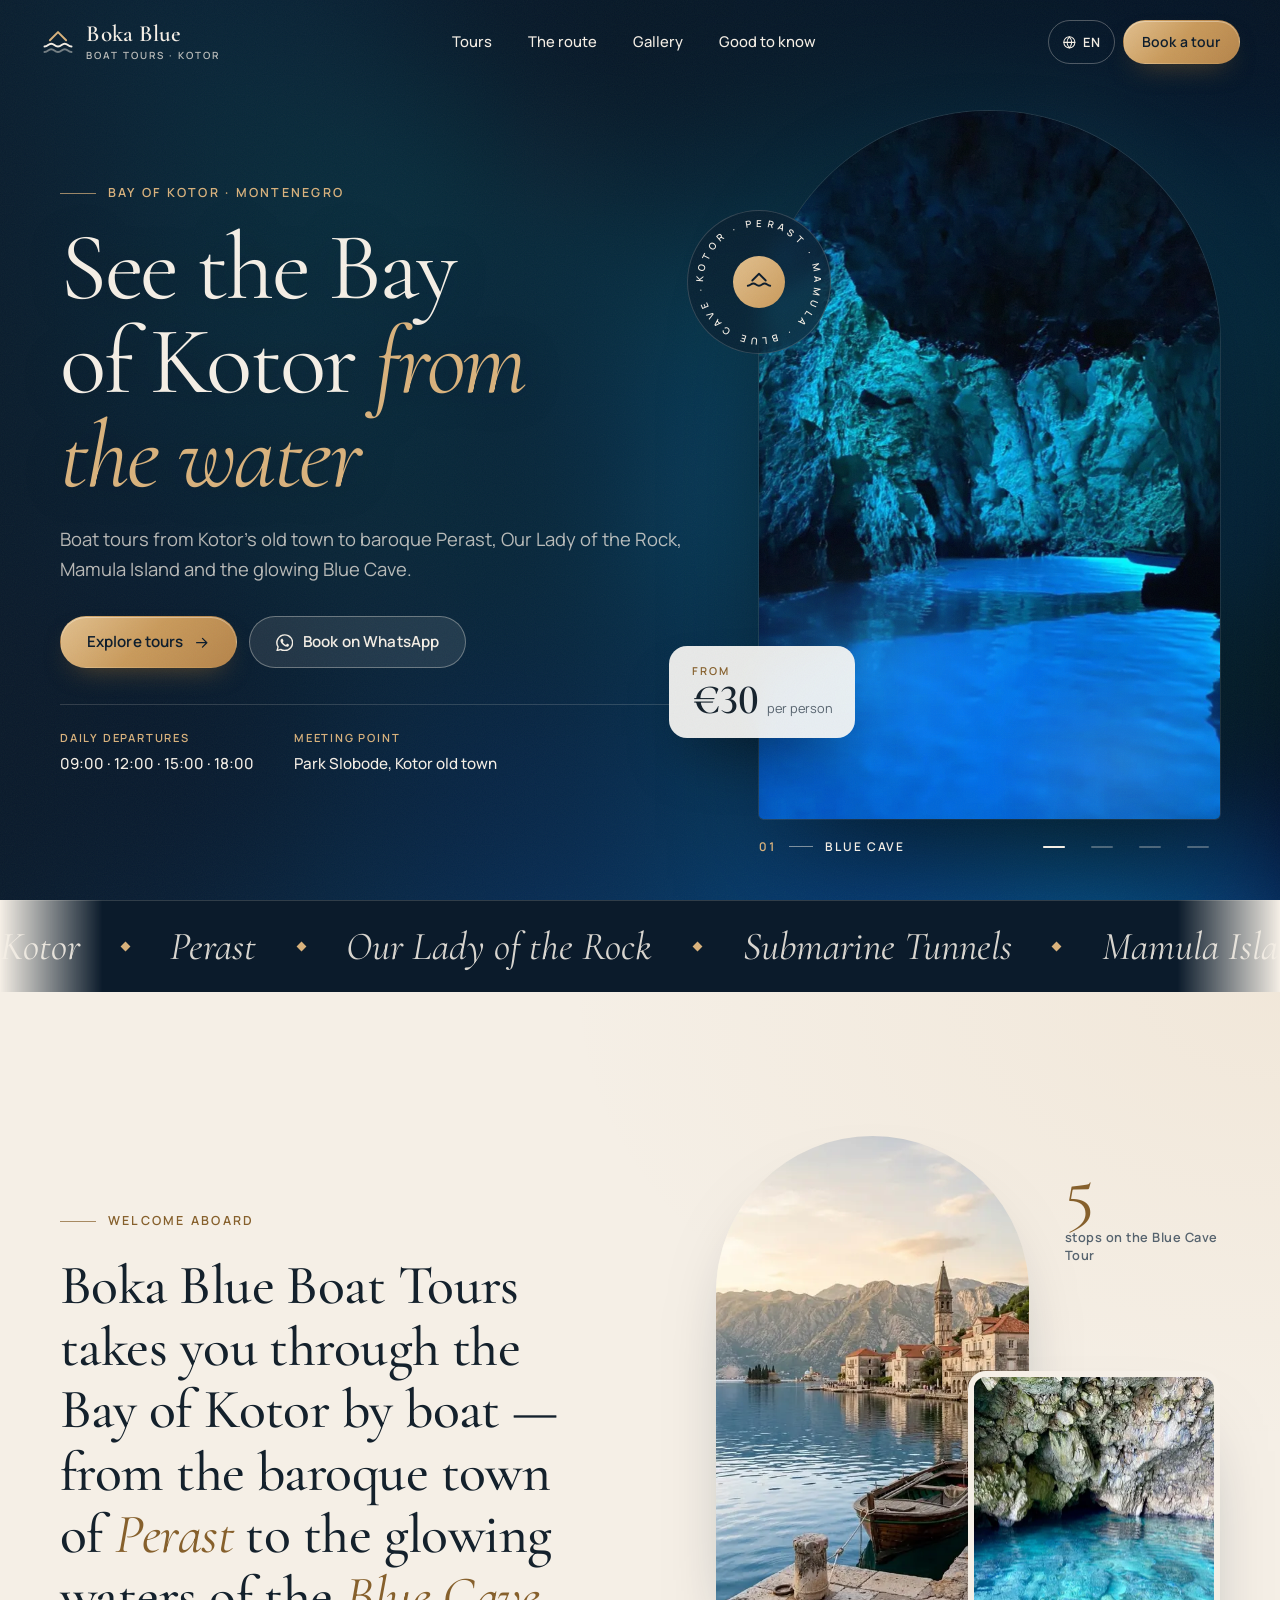
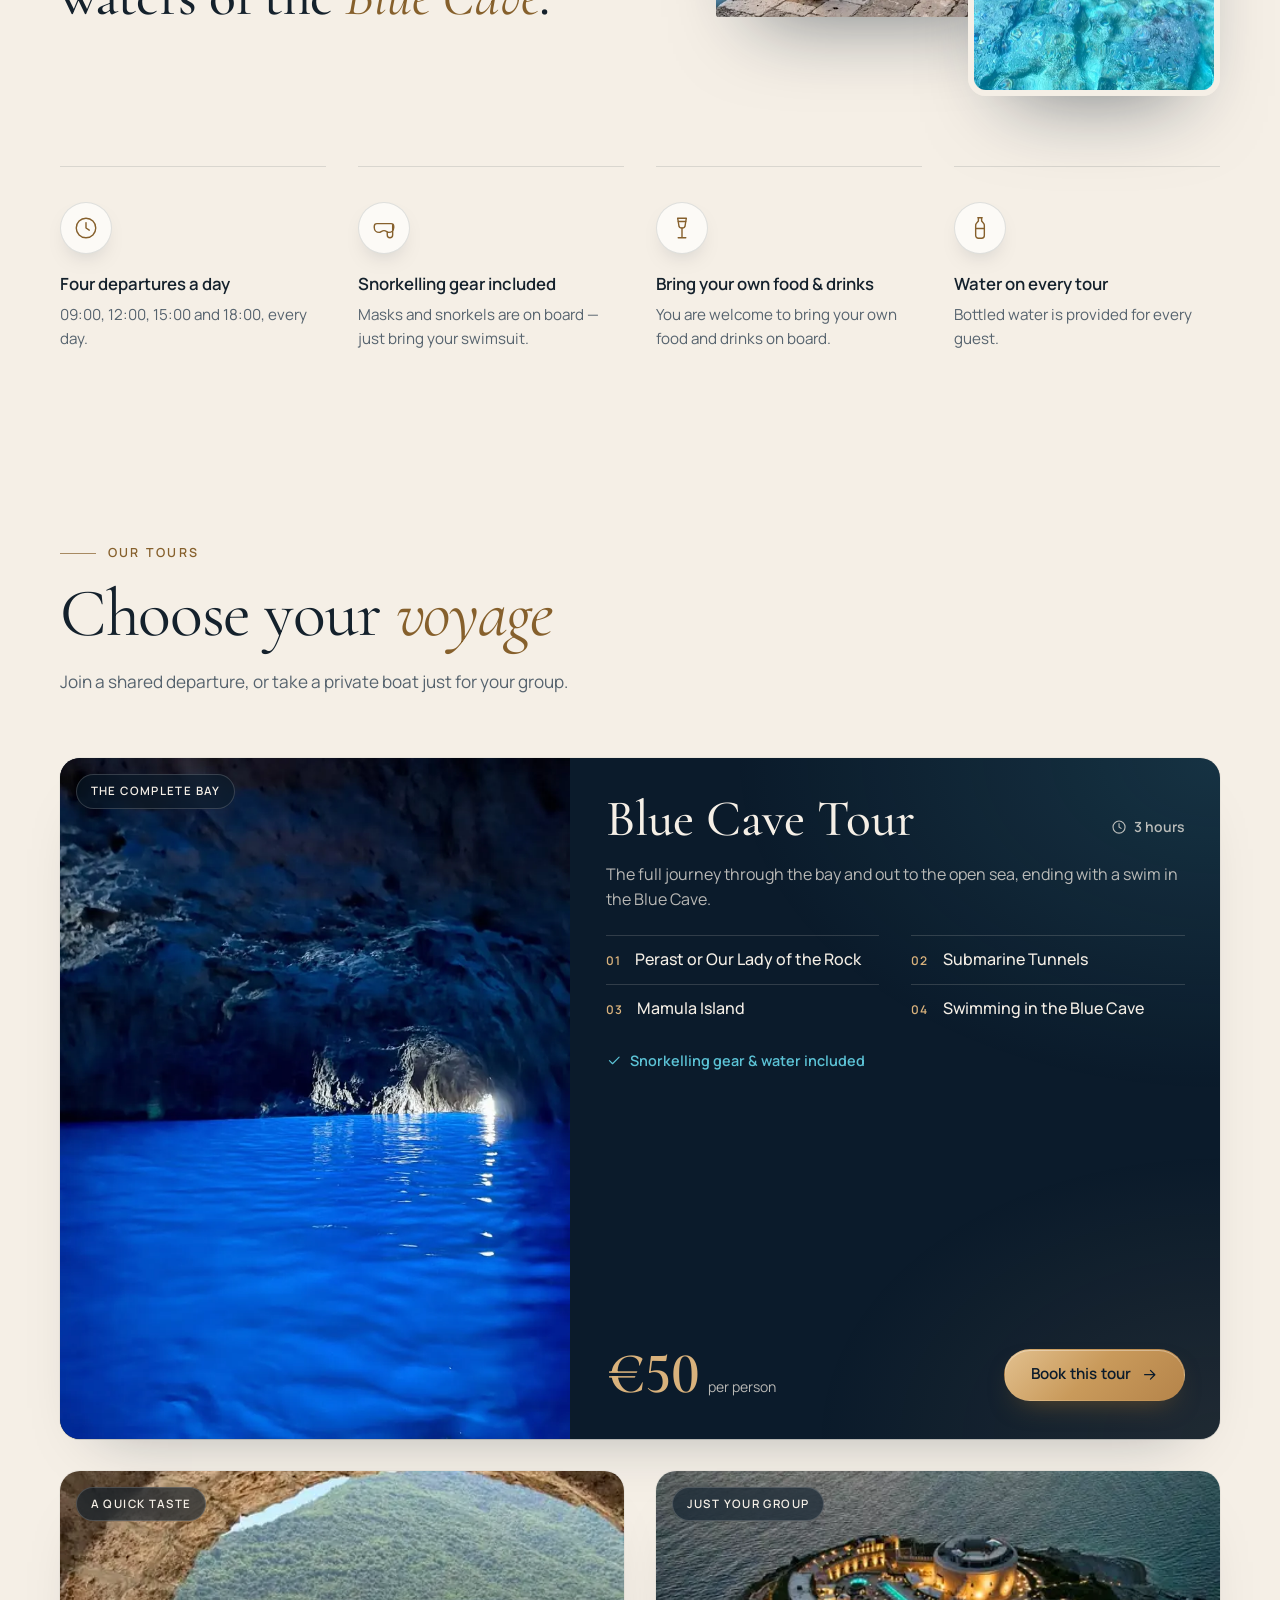
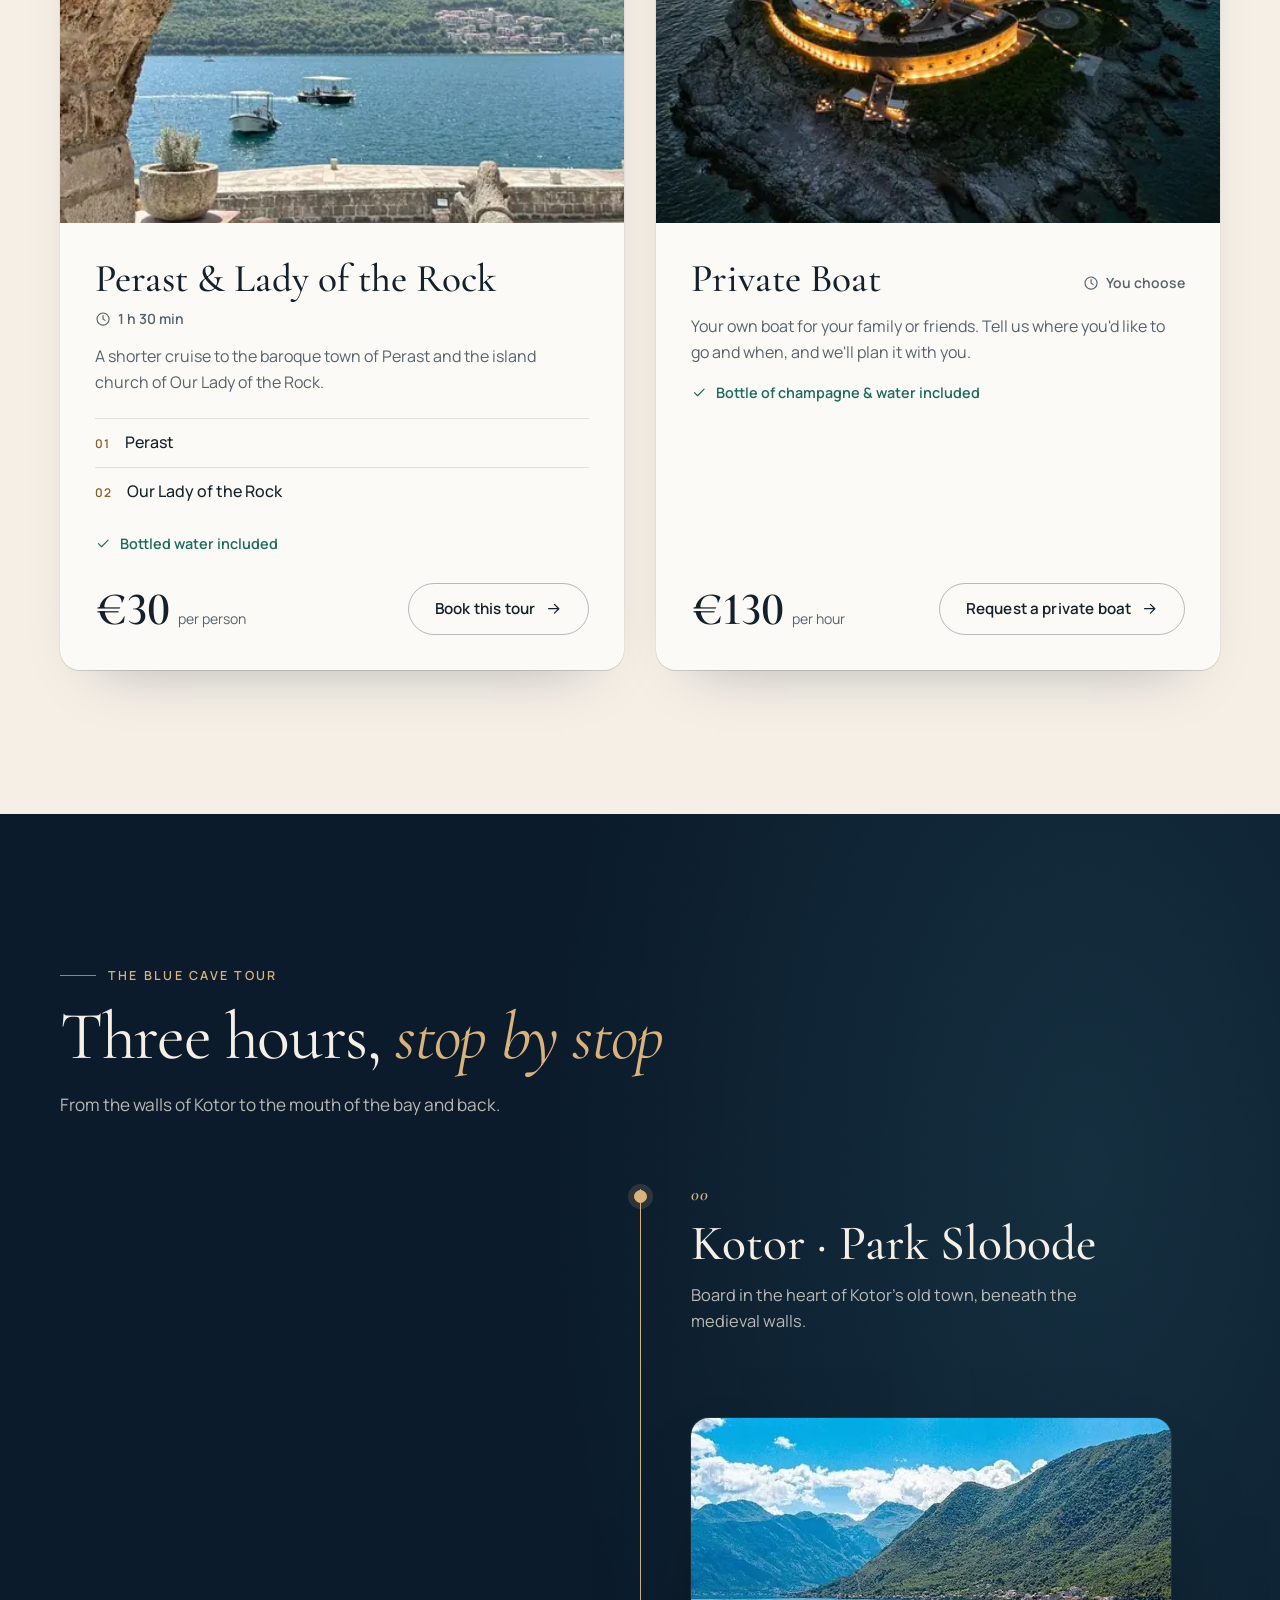
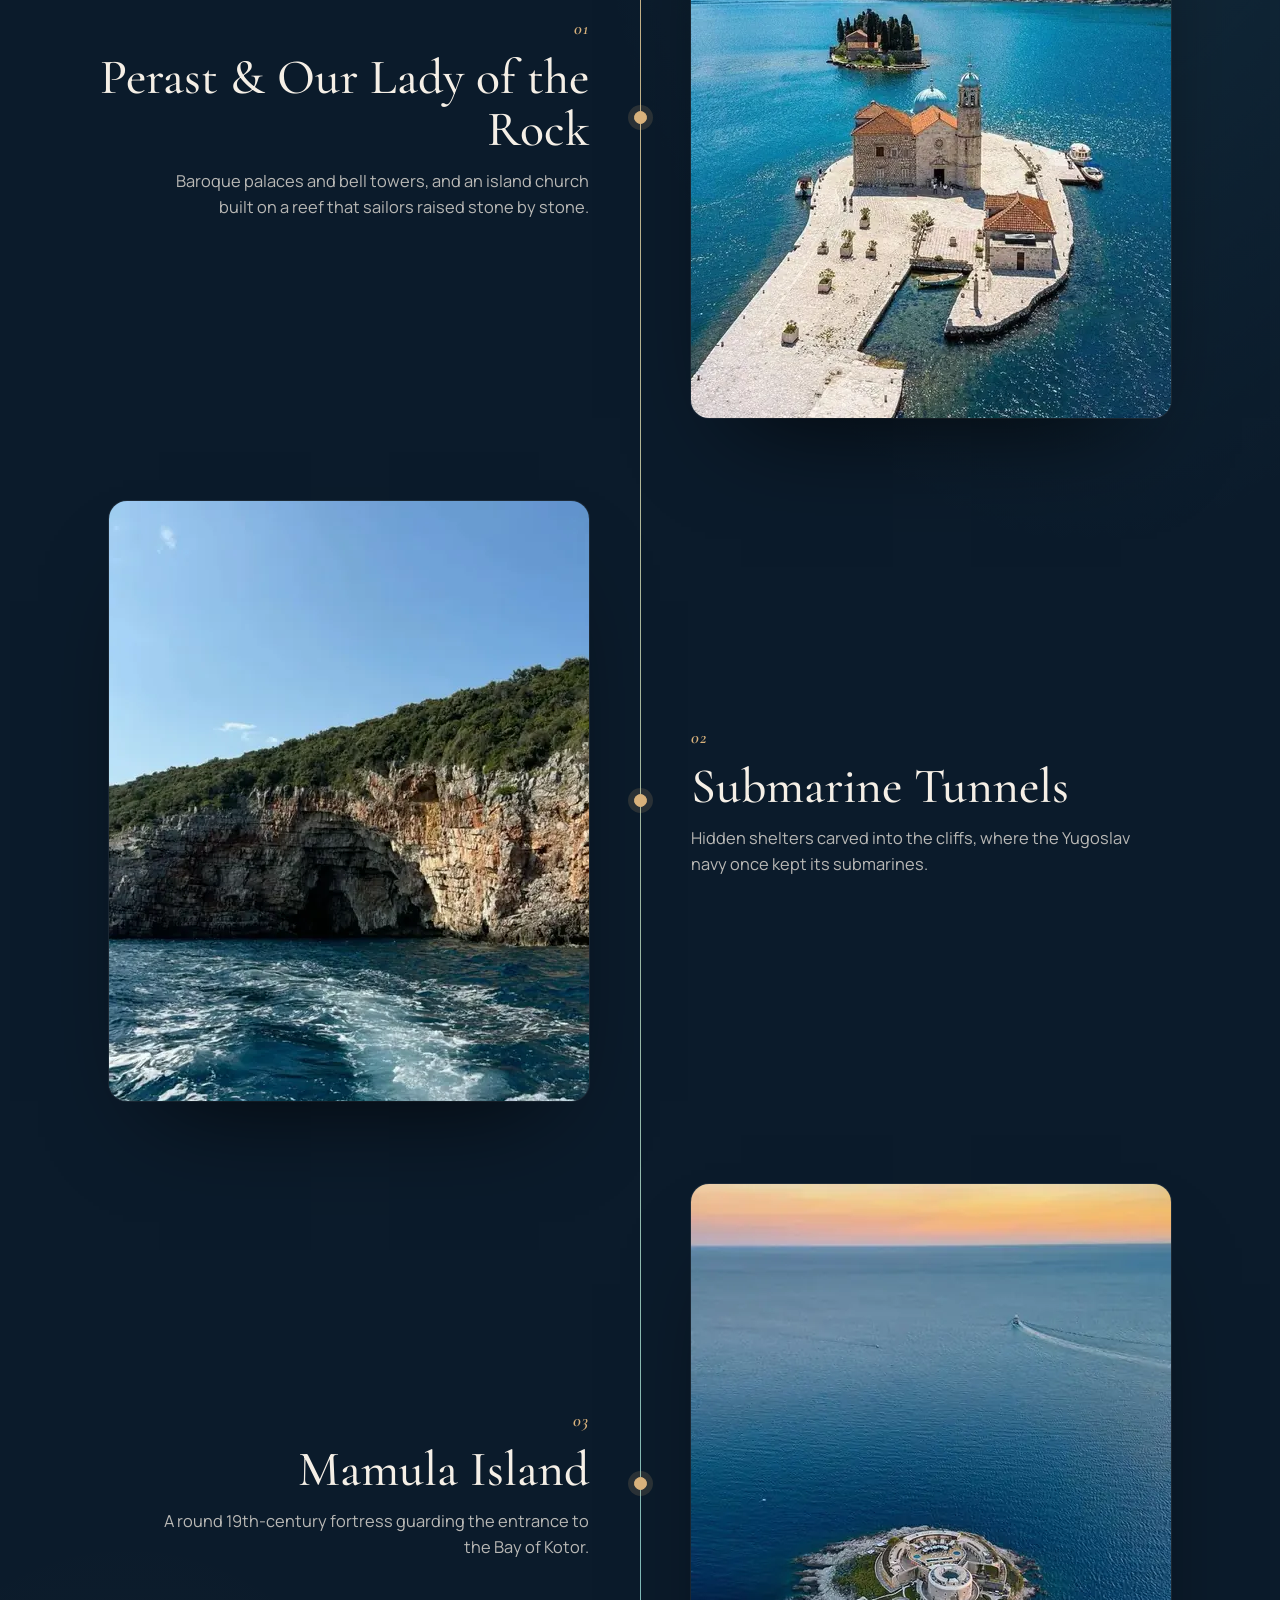
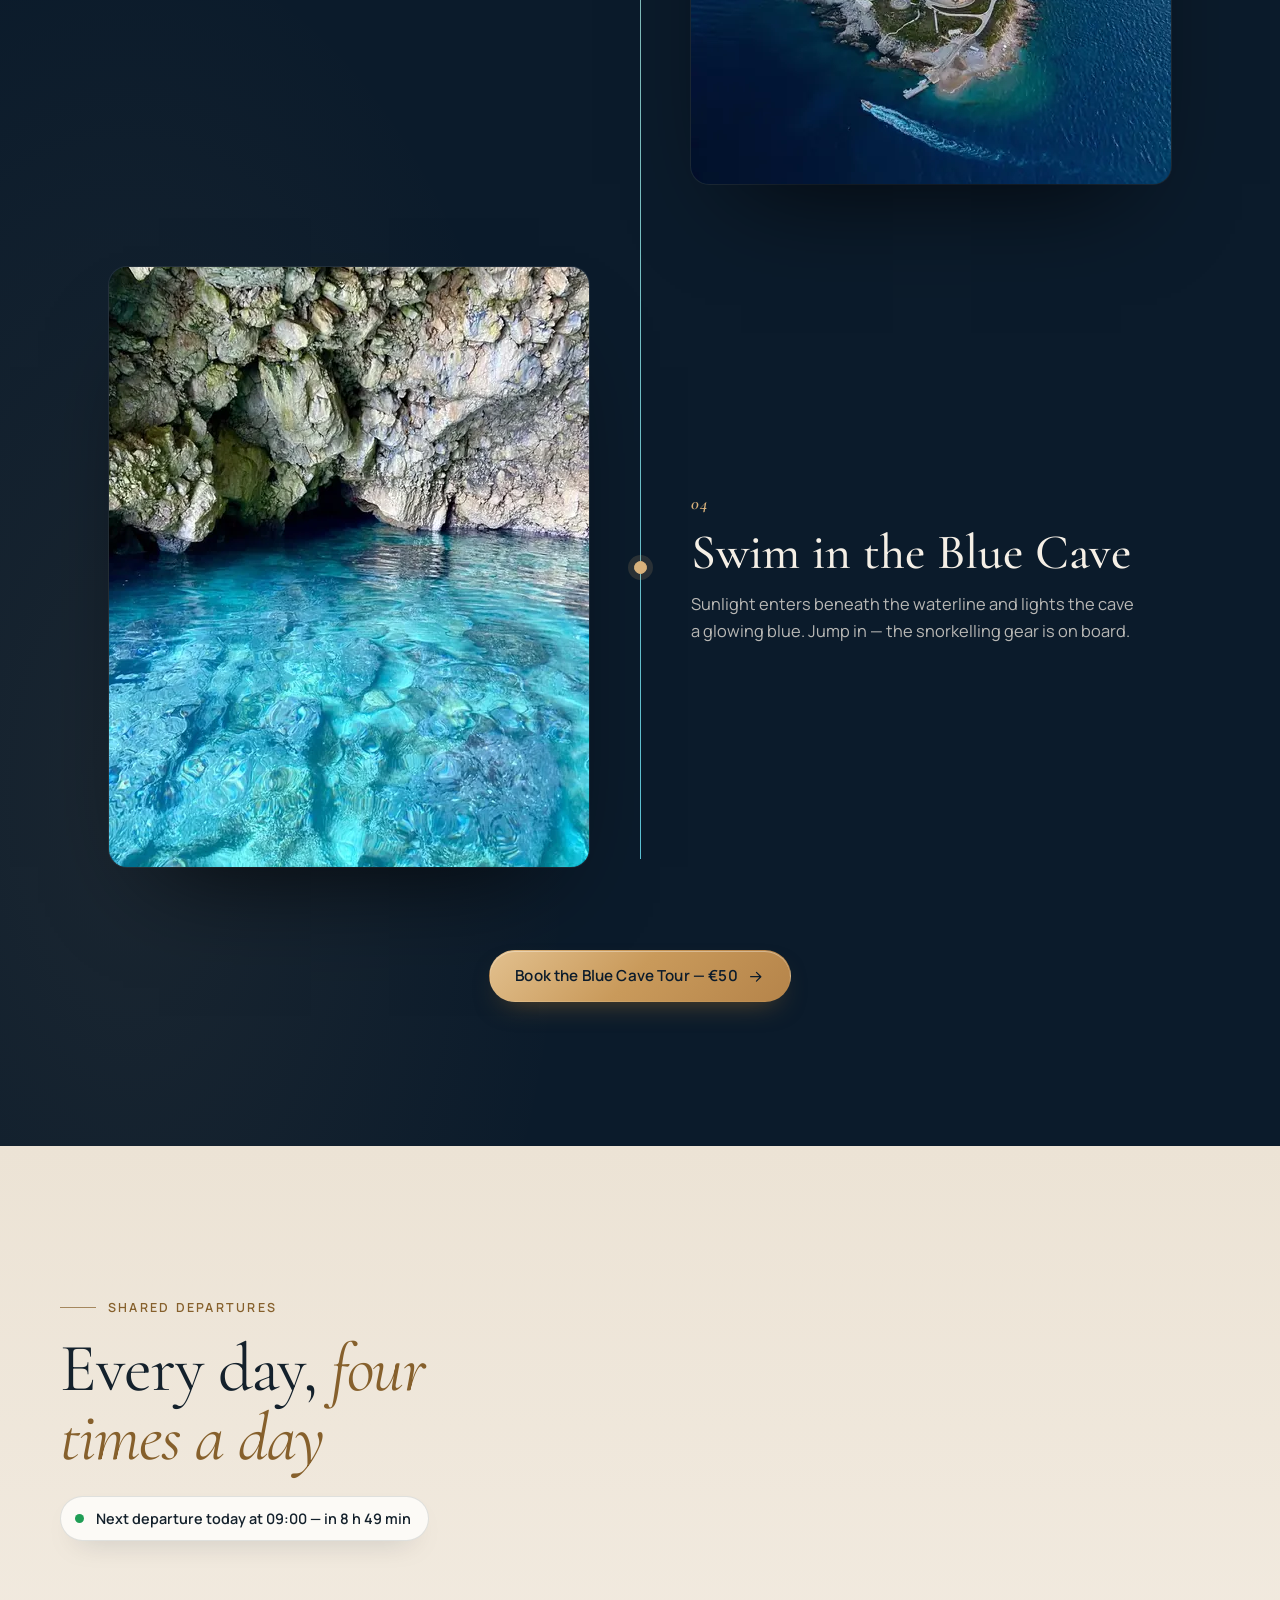
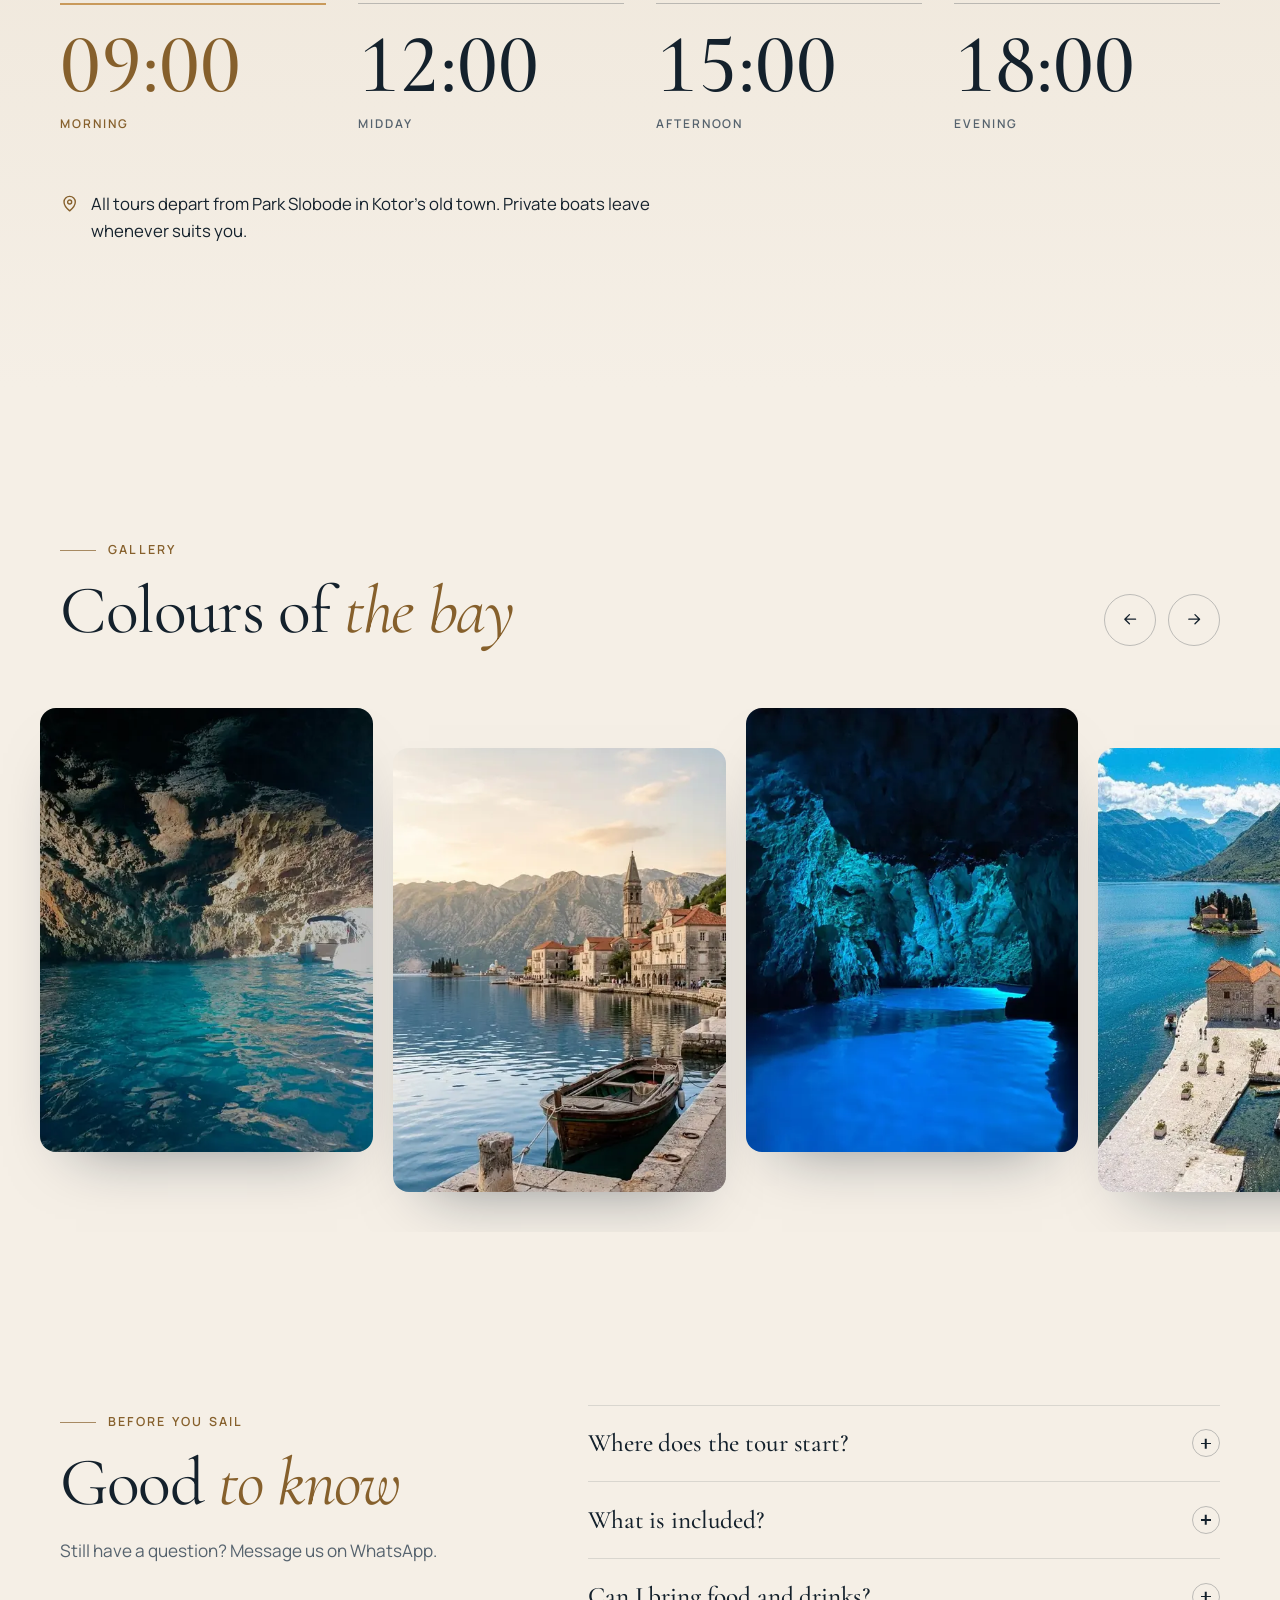
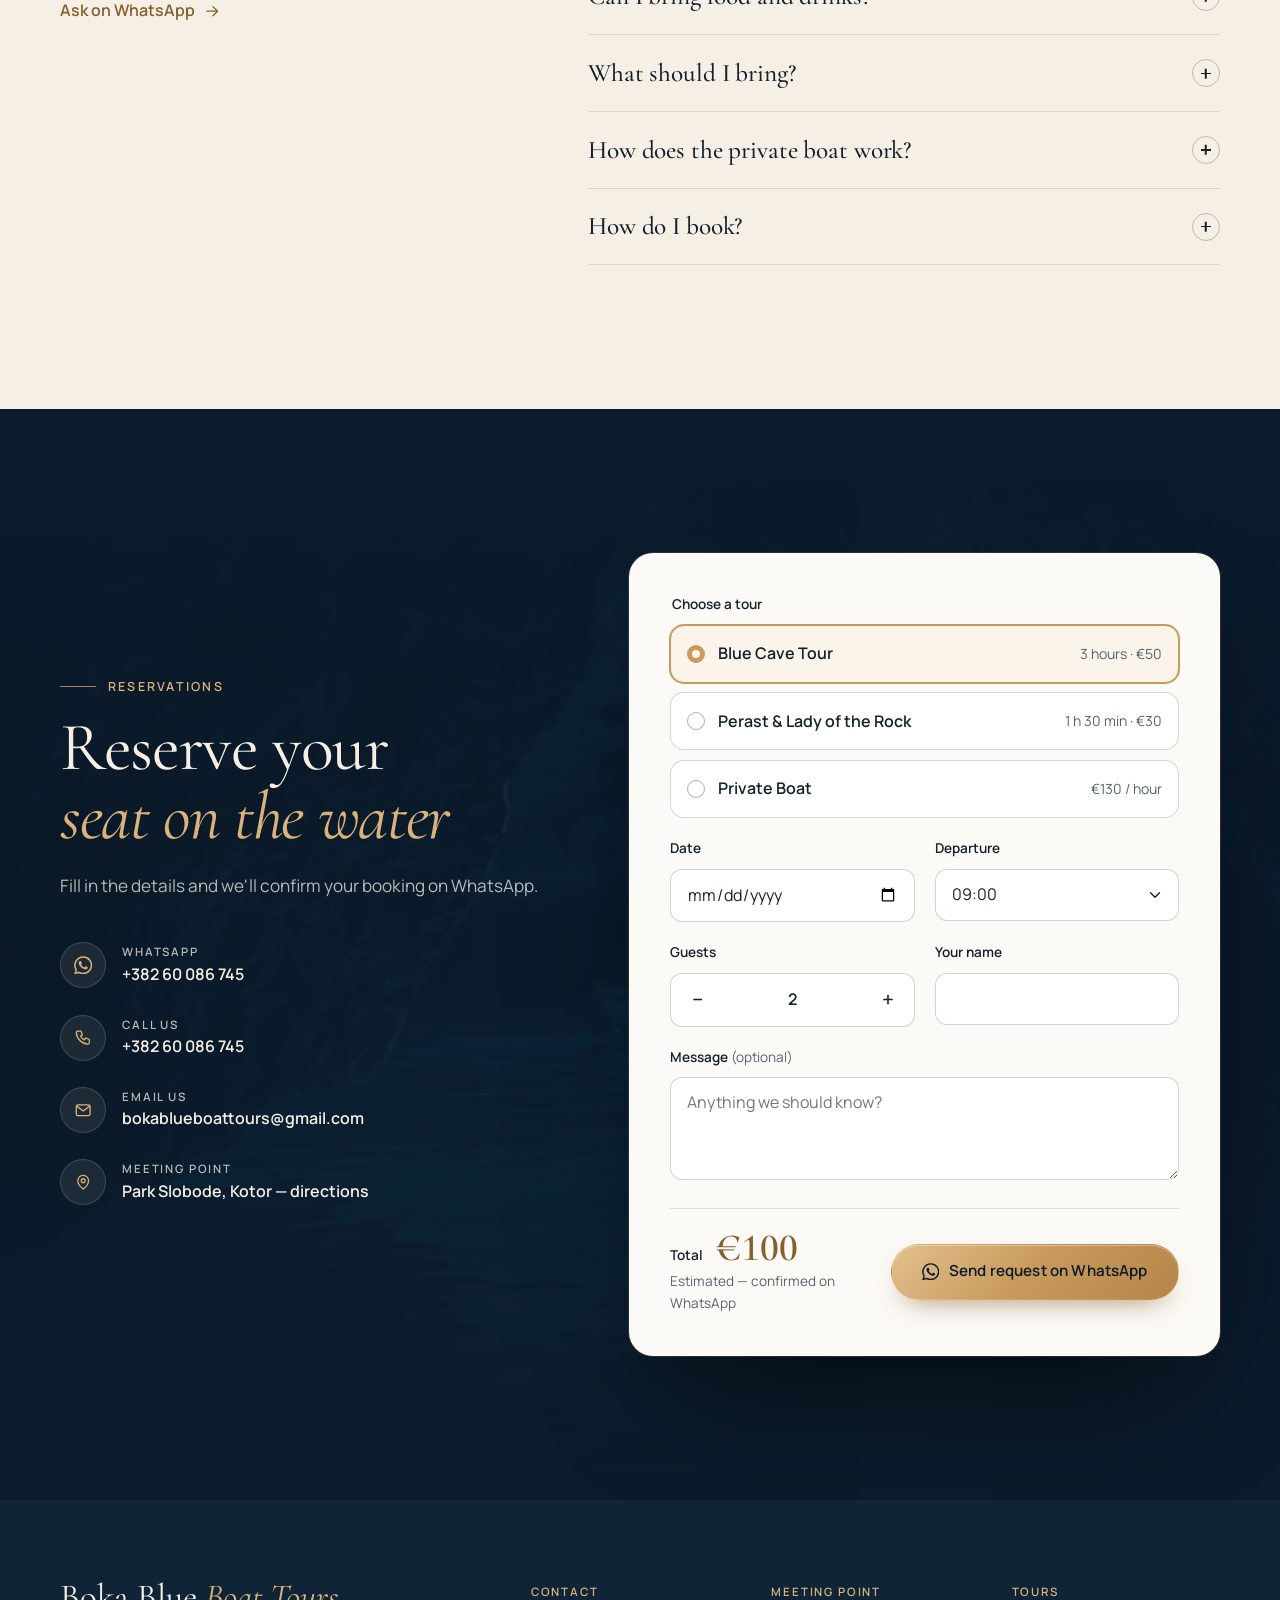
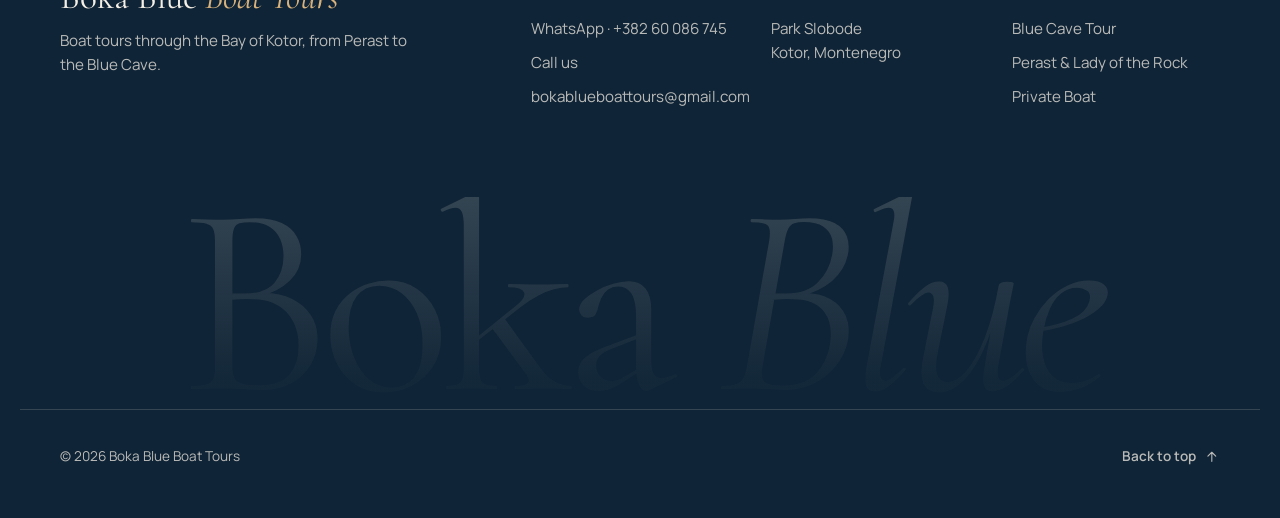
==== commit 6dec0074: "Boka Blue: premium design pass - Hero: rotating destination badge and glass 'from €30' price card be" ====
--- a/boka-blue-boat-tours/index.html
+++ b/boka-blue-boat-tours/index.html
@@ -14,7 +14,7 @@
 
   <link rel="preconnect" href="https://fonts.googleapis.com">
   <link rel="preconnect" href="https://fonts.gstatic.com" crossorigin>
-  <link rel="stylesheet" href="https://fonts.googleapis.com/css2?family=Cormorant+Garamond:ital,wght@0,500;0,600;1,500&family=Manrope:wght@400;500;600;700&display=swap">
+  <link rel="stylesheet" href="https://fonts.googleapis.com/css2?family=Cormorant+Garamond:ital,wght@0,400;0,500;0,600;1,400;1,500&family=Manrope:wght@400;500;600;700&display=swap">
   <link rel="preload" as="image" href="assets/img/blue-cave.webp" fetchpriority="high">
   <link rel="stylesheet" href="styles.css">
   <script>document.documentElement.classList.add("js")</script>
@@ -119,6 +119,17 @@
         <div class="hero-shimmer" aria-hidden="true"></div>
       </div>
 
+      <div class="hero-badge" aria-hidden="true">
+        <svg viewBox="0 0 200 200"><defs><path id="badge-circle" d="M100 100m-78 0a78 78 0 1 1 156 0a78 78 0 1 1-156 0"/></defs>
+          <text><textPath href="#badge-circle" textLength="482">Kotor · Perast · Mamula · Blue Cave · </textPath></text></svg>
+        <span class="hero-badge-core"><svg viewBox="0 0 40 40"><path d="M5 25c4 0 4-3 7.5-3s3.5 3 7.5 3 4-3 7.5-3 3.5 3 7.5 3"/><path d="M11 18 20 9l9 9"/></svg></span>
+      </div>
+      <a class="hero-chip" href="#tours">
+        <span class="hero-chip-label" data-i18n="bar.from">From</span>
+        <span class="hero-chip-price" data-price="30">€30</span>
+        <span class="hero-chip-sub" data-i18n="price.pp">per person</span>
+      </a>
+
       <div class="hero-content">
         <p class="eyebrow hero-in" style="--i:0"><span class="eyebrow-line"></span><span data-i18n="hero.eyebrow">Bay of Kotor · Montenegro</span></p>
         <h1 id="hero-title" class="hero-title hero-in" style="--i:1" data-i18n-html="hero.title">See the Bay of Kotor <em>from the water</em></h1>
@@ -148,10 +159,28 @@
 
     </section>
 
+    <!-- ============ MARQUEE ============ -->
+    <div class="marquee" aria-hidden="true">
+      <div class="marquee-track">
+        <span data-i18n="mq.kotor">Kotor</span><i></i><span data-i18n="mq.perast">Perast</span><i></i><span data-i18n="t2.s2">Our Lady of the Rock</span><i></i><span data-i18n="t1.s2">Submarine Tunnels</span><i></i><span data-i18n="t1.s3">Mamula Island</span><i></i><span data-i18n="mq.cave">Blue Cave</span><i></i>
+        <span data-i18n="mq.kotor">Kotor</span><i></i><span data-i18n="mq.perast">Perast</span><i></i><span data-i18n="t2.s2">Our Lady of the Rock</span><i></i><span data-i18n="t1.s2">Submarine Tunnels</span><i></i><span data-i18n="t1.s3">Mamula Island</span><i></i><span data-i18n="mq.cave">Blue Cave</span><i></i>
+      </div>
+    </div>
+
     <!-- ============ INTRO ============ -->
     <section class="intro section" id="intro">
       <div class="container">
+        <div class="intro-grid">
+        <div class="intro-copy">
+        <p class="eyebrow" data-reveal><span class="eyebrow-line"></span><span data-i18n="intro.eyebrow">Welcome aboard</span></p>
         <p class="intro-text" data-reveal data-i18n-html="intro.text">Boka Blue Boat Tours takes you through the Bay of Kotor by boat — from the baroque town of <em>Perast</em> to the glowing waters of the <em>Blue Cave</em>.</p>
+        </div>
+        <div class="intro-collage" aria-hidden="true">
+          <figure class="ic-a" data-reveal><img src="assets/img/perast-sunset-sm.webp" width="480" height="715" alt="" loading="lazy" decoding="async"></figure>
+          <figure class="ic-b" data-reveal style="--d:2"><img src="assets/img/clear-water-sm.webp" width="480" height="640" alt="" loading="lazy" decoding="async"></figure>
+          <p class="ic-note" data-reveal style="--d:3"><span class="ic-note-num">5</span><span data-i18n="intro.stops">stops on the Blue Cave Tour</span></p>
+        </div>
+        </div>
         <ul class="features" role="list">
           <li data-reveal style="--d:0">
             <svg viewBox="0 0 24 24" aria-hidden="true"><circle cx="12" cy="12" r="9"/><path d="M12 7v5l3 2"/></svg>
@@ -327,12 +356,13 @@
         <header class="section-head" data-reveal>
           <p class="eyebrow"><span class="eyebrow-line"></span><span data-i18n="dep.eyebrow">Shared departures</span></p>
           <h2 id="dep-title" data-i18n-html="dep.title">Every day, <em>four times a day</em></h2>
+          <p class="next-dep" data-next-dep hidden><span class="live-dot" aria-hidden="true"></span><span data-next-dep-text></span></p>
         </header>
         <ul class="times" role="list">
-          <li data-reveal style="--d:0"><span class="time">09:00</span><span class="time-label" data-i18n="dep.morning">Morning</span></li>
-          <li data-reveal style="--d:1"><span class="time">12:00</span><span class="time-label" data-i18n="dep.midday">Midday</span></li>
-          <li data-reveal style="--d:2"><span class="time">15:00</span><span class="time-label" data-i18n="dep.afternoon">Afternoon</span></li>
-          <li data-reveal style="--d:3"><span class="time">18:00</span><span class="time-label" data-i18n="dep.evening">Evening</span></li>
+          <li data-reveal style="--d:0"><span class="time" data-time="09:00">09:00</span><span class="time-label" data-i18n="dep.morning">Morning</span></li>
+          <li data-reveal style="--d:1"><span class="time" data-time="12:00">12:00</span><span class="time-label" data-i18n="dep.midday">Midday</span></li>
+          <li data-reveal style="--d:2"><span class="time" data-time="15:00">15:00</span><span class="time-label" data-i18n="dep.afternoon">Afternoon</span></li>
+          <li data-reveal style="--d:3"><span class="time" data-time="18:00">18:00</span><span class="time-label" data-i18n="dep.evening">Evening</span></li>
         </ul>
         <p class="dep-note" data-reveal>
           <svg viewBox="0 0 24 24" aria-hidden="true"><path d="M12 21s-7-5.6-7-11a7 7 0 0 1 14 0c0 5.4-7 11-7 11Z"/><circle cx="12" cy="10" r="2.5"/></svg>
@@ -538,6 +568,7 @@
         </div>
       </div>
     </div>
+    <p class="footer-mark" aria-hidden="true">Boka <em>Blue</em></p>
     <div class="container footer-bottom">
       <p>© <span data-year>2026</span> Boka Blue Boat Tours</p>
       <a href="#top" class="link-arrow link-up"><span data-i18n="footer.top">Back to top</span><svg viewBox="0 0 24 24" aria-hidden="true"><path d="M12 19V5M6 11l6-6 6 6"/></svg></a>
--- a/boka-blue-boat-tours/styles.css
+++ b/boka-blue-boat-tours/styles.css
@@ -499,7 +499,7 @@
 .form-foot { display: grid; gap: 1rem; padding-top: 1.25rem; border-top: 1px solid var(--line); }
 .total { display: flex; flex-wrap: wrap; align-items: baseline; gap: .25rem .75rem; }
 .total-label { font-size: .85rem; font-weight: 600; }
-.total-amt { font-family: var(--font-display); font-size: 2.4rem; line-height: 1; font-weight: 600; font-variant-numeric: tabular-nums; }
+.total-amt { font-family: var(--font-display); font-size: 2.4rem; line-height: 1; font-weight: 600; font-variant-numeric: tabular-nums lining-nums; }
 .total-note { font-size: .85rem; color: var(--muted); }
 .form-foot .btn { width: 100%; }
 
@@ -627,12 +627,202 @@
   .tour-grid { grid-template-columns: 1fr 1fr; }
 }
 
+/* =========================================================
+   Premium layer — finish, texture and editorial details
+   ========================================================= */
+
+/* film grain over the whole page — static, ultra-low opacity */
+body::after {
+  content: ""; position: fixed; inset: 0; z-index: 300; pointer-events: none;
+  opacity: .045;
+  background-image: url("data:image/svg+xml,%3Csvg xmlns='http://www.w3.org/2000/svg' width='160' height='160'%3E%3Cfilter id='n'%3E%3CfeTurbulence type='fractalNoise' baseFrequency='.9' numOctaves='3' stitchTiles='stitch'/%3E%3C/filter%3E%3Crect width='100%25' height='100%25' filter='url(%23n)'/%3E%3C/svg%3E");
+}
+::selection { background: var(--brass-2); color: var(--ink); }
+
+/* type refinements */
+.section-head h2 { font-weight: 400; letter-spacing: -.02em; text-wrap: balance; }
+.section-head h2 em, .hero-title em, .intro-text em { font-weight: 400; }
+.hero-title { font-weight: 400; letter-spacing: -.025em; }
+.section-lead { text-wrap: pretty; }
+
+/* brass buttons — metallic gradient + light sweep */
+.btn-brass {
+  position: relative; overflow: hidden; isolation: isolate;
+  background: linear-gradient(135deg, #E2C08E 0%, var(--brass) 48%, #B5844A 100%);
+  box-shadow: 0 1px 0 rgba(255, 255, 255, .35) inset, 0 12px 28px -14px rgba(134, 96, 44, .8);
+}
+.btn-brass::before {
+  content: ""; position: absolute; inset: 0; z-index: -1;
+  background: linear-gradient(110deg, transparent 30%, rgba(255, 255, 255, .45) 50%, transparent 70%);
+  transform: translateX(-120%); transition: transform .9s var(--ease-out);
+}
+@media (hover: hover) {
+  .btn-brass:hover { background: linear-gradient(135deg, #E8C996 0%, var(--brass-hover) 48%, #BE8D52 100%); }
+  .btn-brass:hover::before { transform: translateX(120%); }
+}
+
+/* ---------- Hero extras (desktop) ---------- */
+.hero-badge, .hero-chip { display: none; }
+.hero-title { text-shadow: 0 2px 40px rgba(11, 27, 43, .35); }
+
+/* ---------- Marquee ---------- */
+.marquee {
+  position: relative; overflow: hidden;
+  background: var(--ink); color: var(--on-dark);
+  border-top: 1px solid var(--line-light);
+  padding-block: clamp(1.1rem, .8rem + 1vw, 1.6rem);
+  -webkit-mask-image: linear-gradient(90deg, transparent, #000 8%, #000 92%, transparent);
+          mask-image: linear-gradient(90deg, transparent, #000 8%, #000 92%, transparent);
+}
+.marquee-track { display: flex; align-items: center; gap: clamp(1.5rem, 1rem + 2vw, 3rem); width: max-content; animation: marquee 48s linear infinite; }
+.marquee span { font-family: var(--font-display); font-style: italic; font-size: clamp(1.6rem, 1.2rem + 1.6vw, 2.6rem); line-height: 1; white-space: nowrap; color: rgba(245, 239, 230, .88); }
+.marquee i { width: 7px; height: 7px; flex: none; transform: rotate(45deg); background: var(--brass-2); }
+@keyframes marquee { to { transform: translate3d(-50%, 0, 0); } }
+
+/* ---------- Intro ---------- */
+.intro { background: radial-gradient(80% 60% at 100% 0%, rgba(201, 154, 91, .09), transparent 70%), var(--sand); }
+.intro-grid { display: grid; gap: 3rem; align-items: center; }
+.intro-copy .eyebrow { margin-bottom: 1.5rem; }
+.intro-collage { position: relative; height: clamp(380px, 95vw, 560px); }
+.intro-collage figure { position: absolute; margin: 0; overflow: hidden; border-radius: 18px; box-shadow: 0 40px 80px -40px rgba(11, 27, 43, .55); }
+.intro-collage img { width: 100%; height: 100%; object-fit: cover; }
+.ic-a { top: 0; left: 0; width: 62%; height: 86%; border-radius: 999px 999px 18px 18px !important; }
+.ic-b { right: 0; bottom: 0; width: 50%; height: 58%; border: 6px solid var(--sand); }
+.ic-note {
+  position: absolute; right: 0; top: 4%; width: 34%; padding-left: 1rem;
+  display: flex; flex-direction: column; align-items: flex-start; gap: .4rem;
+  font-size: .8rem; font-weight: 600; letter-spacing: .04em; line-height: 1.35; color: var(--muted);
+}
+.ic-note-num { font-family: var(--font-display); font-size: 4.5rem; line-height: .9; font-weight: 400; color: var(--brass-ink); }
+
+.features li { transition: border-color .4s var(--ease-out); }
+.features svg {
+  width: 52px; height: 52px; padding: 12px; border-radius: 50%;
+  background: var(--paper); border: 1px solid var(--line);
+  box-shadow: 0 10px 24px -14px rgba(11, 27, 43, .35);
+}
+@media (hover: hover) { .features li:hover { border-color: var(--brass); } }
+
+/* ---------- Tours: featured card goes dark ---------- */
+.tour-card { box-shadow: 0 1px 0 var(--line), 0 0 0 1px rgba(20, 33, 44, .04), 0 30px 60px -40px rgba(11, 27, 43, .35); }
+.tour-feature { background: var(--ink); color: var(--on-dark); position: relative; }
+.tour-feature::after {
+  content: ""; position: absolute; inset: 0; pointer-events: none; border-radius: inherit;
+  background: radial-gradient(60% 70% at 100% 0%, rgba(92, 195, 214, .14), transparent 70%), radial-gradient(50% 60% at 100% 100%, rgba(217, 178, 124, .1), transparent 70%);
+}
+.tour-feature .tour-body { position: relative; z-index: 1; }
+.tour-feature .tour-desc, .tour-feature .tour-dur, .tour-feature .price-unit { color: var(--on-dark-muted); }
+.tour-feature .tour-stops li { border-color: var(--line-light); }
+.tour-feature .tour-stops li::before { color: var(--brass-2); }
+.tour-feature .tour-incl { color: var(--lagoon); }
+.tour-feature .tour-body h3 { font-size: clamp(2.2rem, 1.6rem + 2vw, 3.4rem); }
+.tour-feature .price-amt { font-size: 3.6rem; color: var(--brass-2); }
+.tour-tag { border: 1px solid rgba(245, 239, 230, .18); }
+
+/* ---------- Route ---------- */
+.stop-img { box-shadow: 0 50px 100px -50px rgba(0, 0, 0, .8), 0 0 0 1px rgba(245, 239, 230, .08); }
+.stop-num { font-family: var(--font-display); font-size: 1.1rem; font-style: italic; letter-spacing: .06em; }
+
+/* ---------- Departures: live next departure ---------- */
+.departures { background: linear-gradient(180deg, var(--sand-2), var(--sand)); }
+.next-dep {
+  margin-top: 1.5rem; display: inline-flex; align-items: center; gap: .7rem;
+  padding: .6rem 1.1rem .6rem .9rem; border-radius: 999px;
+  background: var(--paper); border: 1px solid var(--line);
+  font-size: .9rem; font-weight: 600; color: var(--text);
+  box-shadow: 0 12px 30px -18px rgba(11, 27, 43, .4);
+}
+.live-dot { position: relative; width: 9px; height: 9px; border-radius: 50%; background: #1F9D55; flex: none; }
+.live-dot::after { content: ""; position: absolute; inset: -4px; border-radius: 50%; border: 2px solid #1F9D55; opacity: 0; animation: livePulse 2s var(--ease-out) infinite; }
+@keyframes livePulse { 0% { transform: scale(.5); opacity: .8; } 100% { transform: scale(1.6); opacity: 0; } }
+.times li { transition: color .4s; }
+.times li.is-next::before { background: var(--brass); opacity: 1; height: 2px; }
+.times li.is-next .time { color: var(--brass-ink); }
+.times li.is-next .time-label { color: var(--brass-ink); }
+
+/* ---------- Gallery ---------- */
+.gallery-track img { box-shadow: 0 30px 60px -36px rgba(11, 27, 43, .5); transition: transform 1s var(--ease-out); }
+@media (hover: hover) { .gallery-track li:hover img { transform: translateY(-6px); } }
+
+/* ---------- FAQ ---------- */
+.faq summary { font-family: var(--font-display); font-size: clamp(1.3rem, 1.1rem + .6vw, 1.6rem); font-weight: 500; letter-spacing: -.005em; }
+@media (hover: hover) { .faq summary:hover .plus { border-color: var(--brass); } }
+
+/* ---------- Booking ---------- */
+.book-form { border: 1px solid rgba(255, 255, 255, .6); box-shadow: 0 0 0 1px rgba(201, 154, 91, .18), 0 60px 120px -50px rgba(0, 0, 0, .75); }
+.total-amt { color: var(--brass-ink); }
+
+/* ---------- Footer wordmark ---------- */
+.site-footer { position: relative; overflow: hidden; }
+.footer-mark {
+  margin: clamp(3rem, 2rem + 4vw, 6rem) 0 0; text-align: center; white-space: nowrap;
+  font-family: var(--font-display); font-weight: 400; letter-spacing: -.04em; line-height: .78;
+  font-size: clamp(5rem, 1rem + 20vw, 19rem);
+  background: linear-gradient(180deg, rgba(245, 239, 230, .16), rgba(245, 239, 230, .02) 85%);
+  -webkit-background-clip: text; background-clip: text; color: transparent;
+  user-select: none;
+}
+.footer-mark em { font-style: italic; }
+.footer-bottom { margin-top: 0; position: relative; }
+
+/* ---------- ≥ 960px premium ---------- */
+@media (min-width: 960px) {
+  /* floating pill header once scrolled */
+  .site-header { padding-top: 0; transition: background-color .4s var(--ease-out), color .4s var(--ease-out), box-shadow .4s var(--ease-out), transform .45s var(--ease-out), padding .45s var(--ease-out); }
+  .site-header.is-scrolled { background: transparent; box-shadow: none; -webkit-backdrop-filter: none; backdrop-filter: none; padding-top: 12px; }
+  .site-header .header-inner { transition: height .45s var(--ease-out), background-color .4s, box-shadow .4s, border-radius .45s; }
+  .site-header.is-scrolled .header-inner {
+    height: 64px; max-width: calc(var(--container) - 2rem); border-radius: 999px; padding-inline: 1.5rem .6rem;
+    background: rgba(252, 250, 246, .82);
+    -webkit-backdrop-filter: saturate(1.4) blur(16px); backdrop-filter: saturate(1.4) blur(16px);
+    box-shadow: 0 0 0 1px var(--line), 0 18px 40px -22px rgba(11, 27, 43, .45);
+  }
+  .site-header.is-hidden { transform: translateY(-130%); }
+
+  .hero { --hr: max(var(--gutter), calc((100vw - var(--container)) / 2 + var(--gutter))); --hw: min(36vw, 500px); }
+  .hero-badge {
+    display: grid; place-items: center; position: absolute; z-index: 4;
+    right: calc(var(--hr) + var(--hw) - 72px); top: calc(var(--header-h) + 14vh);
+    width: 144px; height: 144px; border-radius: 50%;
+    background: rgba(11, 27, 43, .55); border: 1px solid rgba(245, 239, 230, .18);
+    -webkit-backdrop-filter: blur(12px); backdrop-filter: blur(12px);
+    opacity: 0; animation: heroIn 1.4s var(--ease-out) .9s forwards;
+  }
+  .hero-badge > svg { position: absolute; inset: 0; width: 100%; height: 100%; animation: spin 32s linear infinite; }
+  .hero-badge text { fill: var(--on-dark); stroke: none; font-family: var(--font-body); font-size: 13.5px; font-weight: 600; letter-spacing: .2em; text-transform: uppercase; }
+  .hero-badge-core { width: 52px; height: 52px; display: grid; place-items: center; border-radius: 50%; background: linear-gradient(135deg, #E2C08E, var(--brass)); color: var(--ink); }
+  .hero-badge-core svg { width: 30px; height: 30px; stroke-width: 2.4; }
+
+  .hero-chip {
+    display: grid; grid-template-columns: auto auto; align-items: baseline; column-gap: .5rem;
+    position: absolute; z-index: 4; text-decoration: none;
+    right: calc(var(--hr) + var(--hw) - 96px); bottom: 18vh;
+    padding: 1rem 1.4rem 1.05rem; border-radius: 18px;
+    background: rgba(252, 250, 246, .92); color: var(--text);
+    -webkit-backdrop-filter: blur(14px); backdrop-filter: blur(14px);
+    box-shadow: 0 30px 60px -24px rgba(0, 0, 0, .6);
+    opacity: 0; animation: heroIn 1.4s var(--ease-out) 1.1s forwards;
+    transition: transform .4s var(--ease-out);
+  }
+  .hero-chip-label { grid-column: 1 / -1; font-size: .68rem; font-weight: 600; letter-spacing: .18em; text-transform: uppercase; color: var(--brass-ink); }
+  .hero-chip-price { font-family: var(--font-display); font-size: 2.6rem; line-height: 1; font-weight: 600; font-variant-numeric: lining-nums; }
+  .hero-chip-sub { font-size: .8rem; color: var(--muted); }
+  @media (hover: hover) { .hero-chip:hover { transform: translateY(-4px); } }
+
+  .intro-grid { grid-template-columns: 1.15fr 1fr; gap: clamp(3rem, 6vw, 7rem); }
+  .intro-collage { height: 560px; }
+  .features li { padding-top: 2rem; }
+}
+@keyframes spin { to { transform: rotate(360deg); } }
+
 /* ---------- Reduced motion ---------- */
 @media (prefers-reduced-motion: reduce) {
   html { scroll-behavior: auto; }
   *, *::before, *::after { animation-duration: .01ms !important; animation-iteration-count: 1 !important; transition-duration: .01ms !important; transition-delay: 0s !important; }
   .slide img, .stop-img img { transform: none !important; animation: none !important; }
   .hero-shimmer, .scroll-cue span { display: none; }
+  .marquee-track { animation: none !important; }
+  .hero-badge, .hero-chip { opacity: 1 !important; }
   .js [data-reveal] { opacity: 1; transform: none; }
   .hero-in, .hero-media { opacity: 1 !important; transform: none !important; }
 }
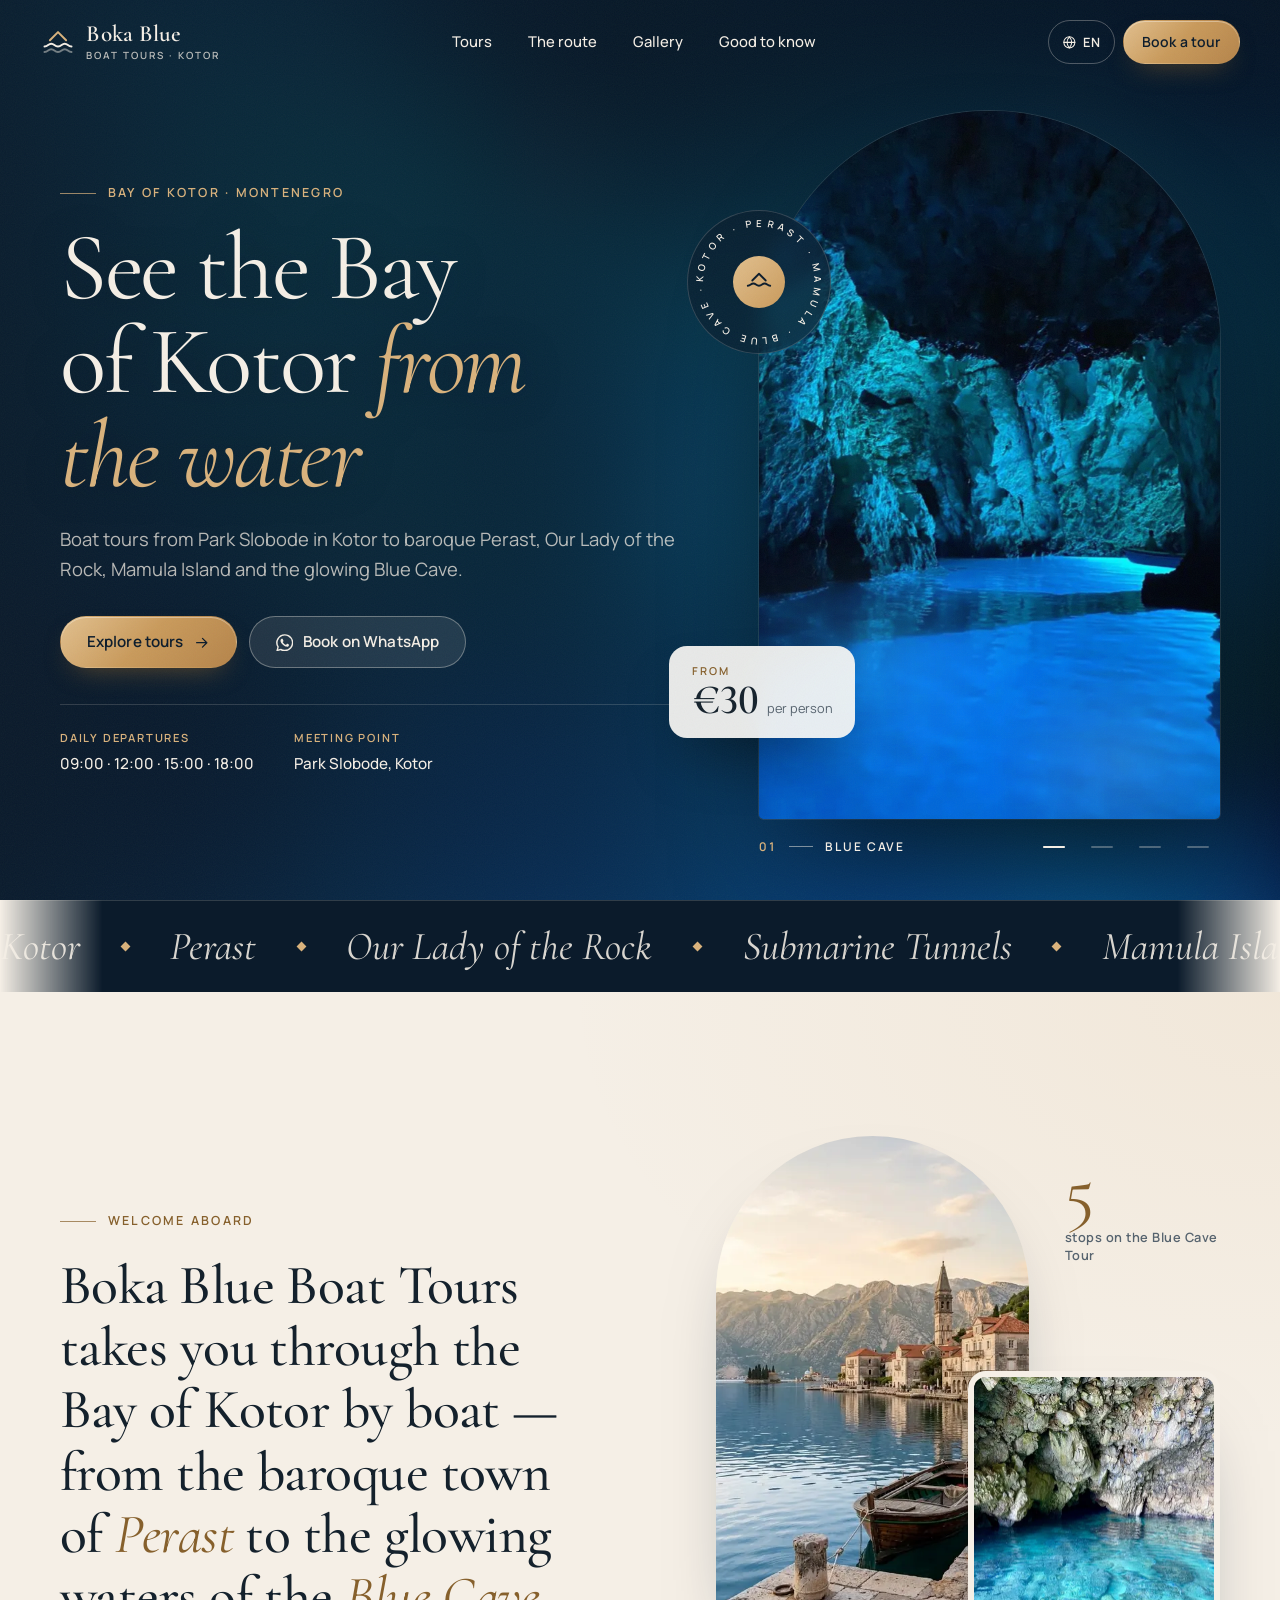
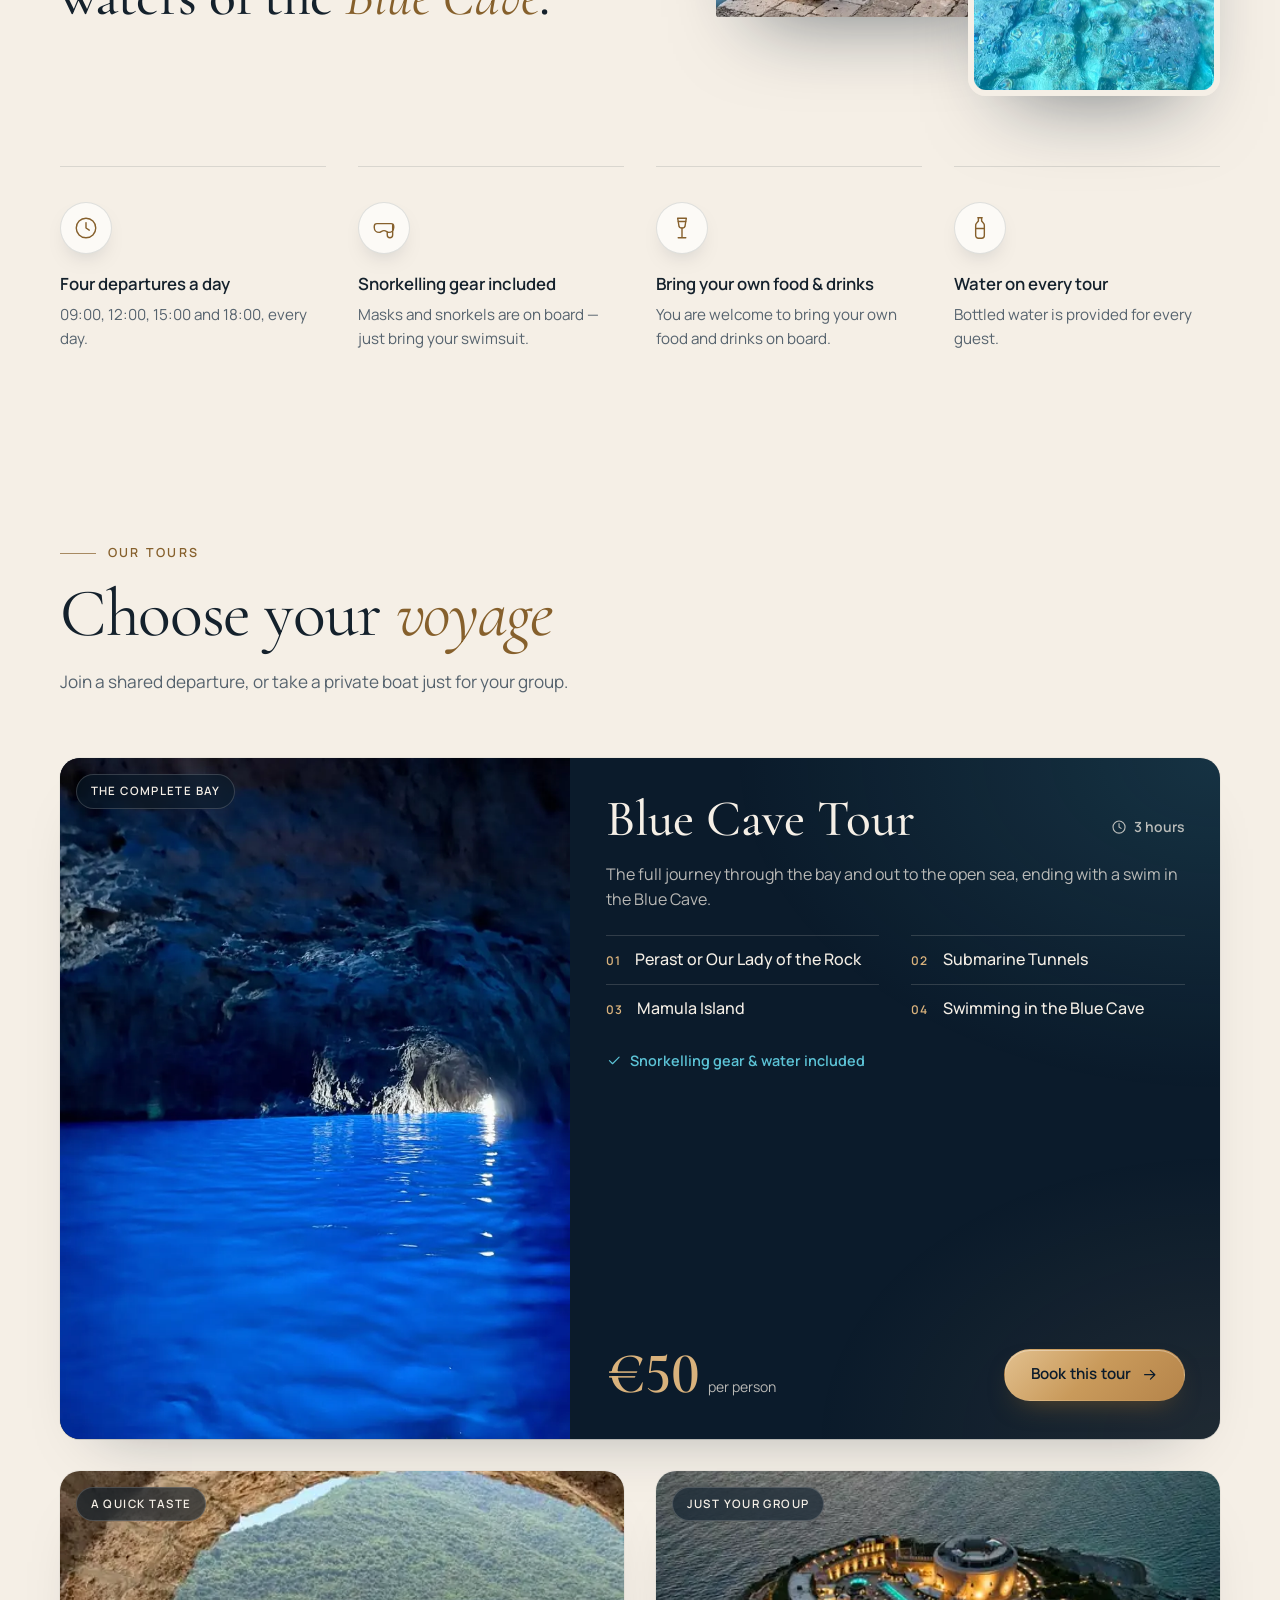
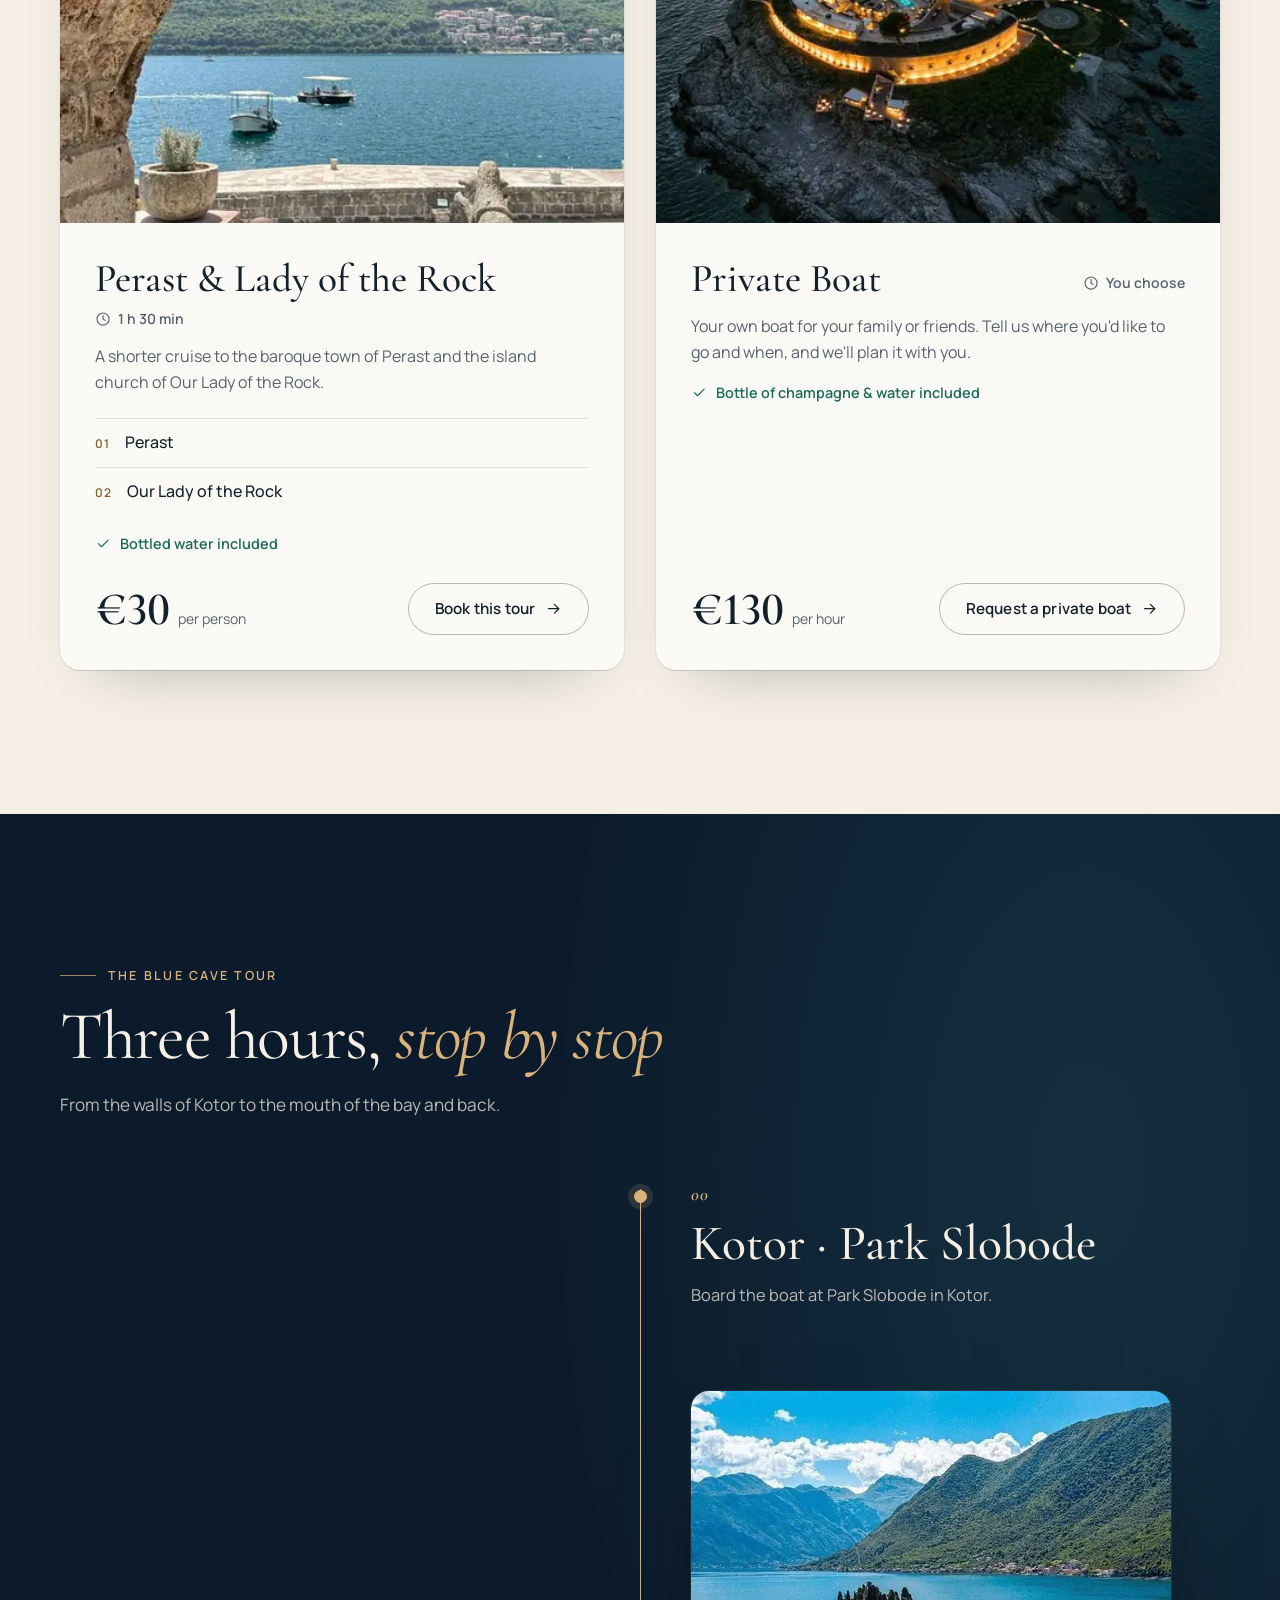
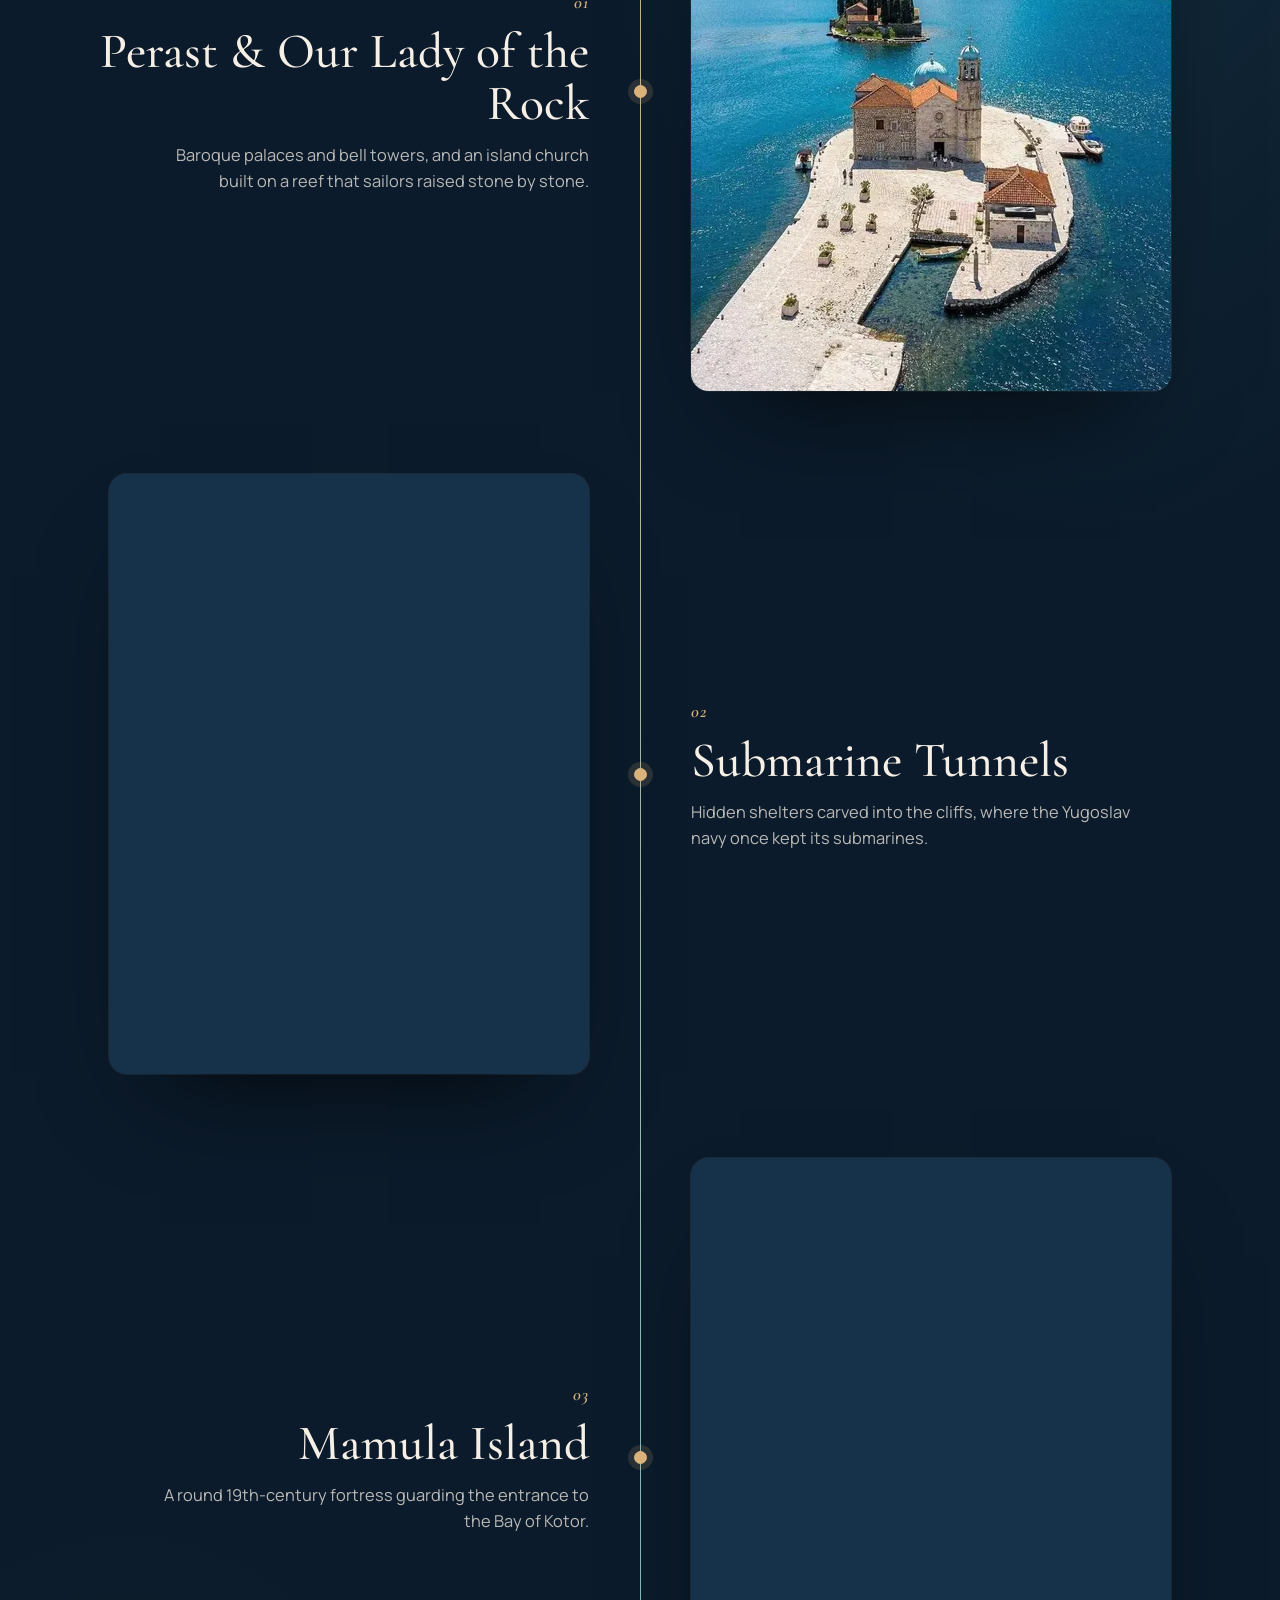
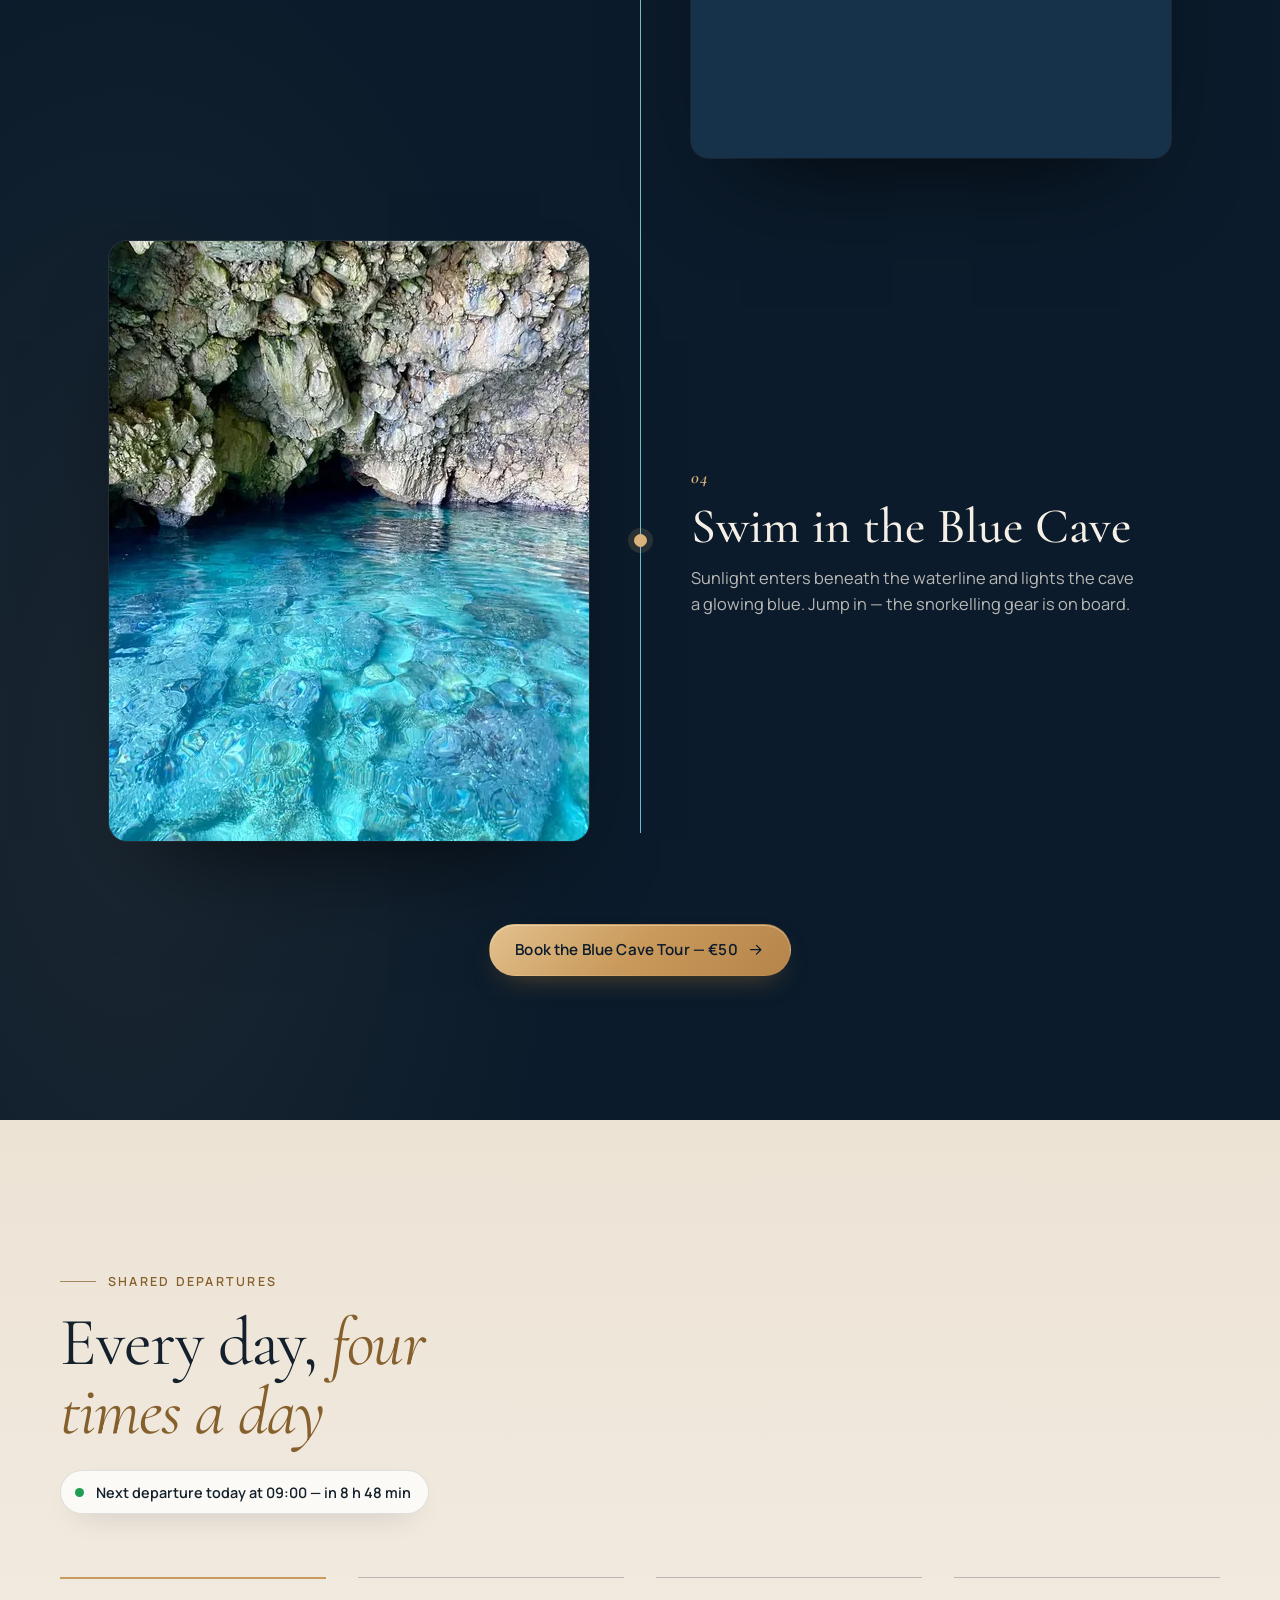
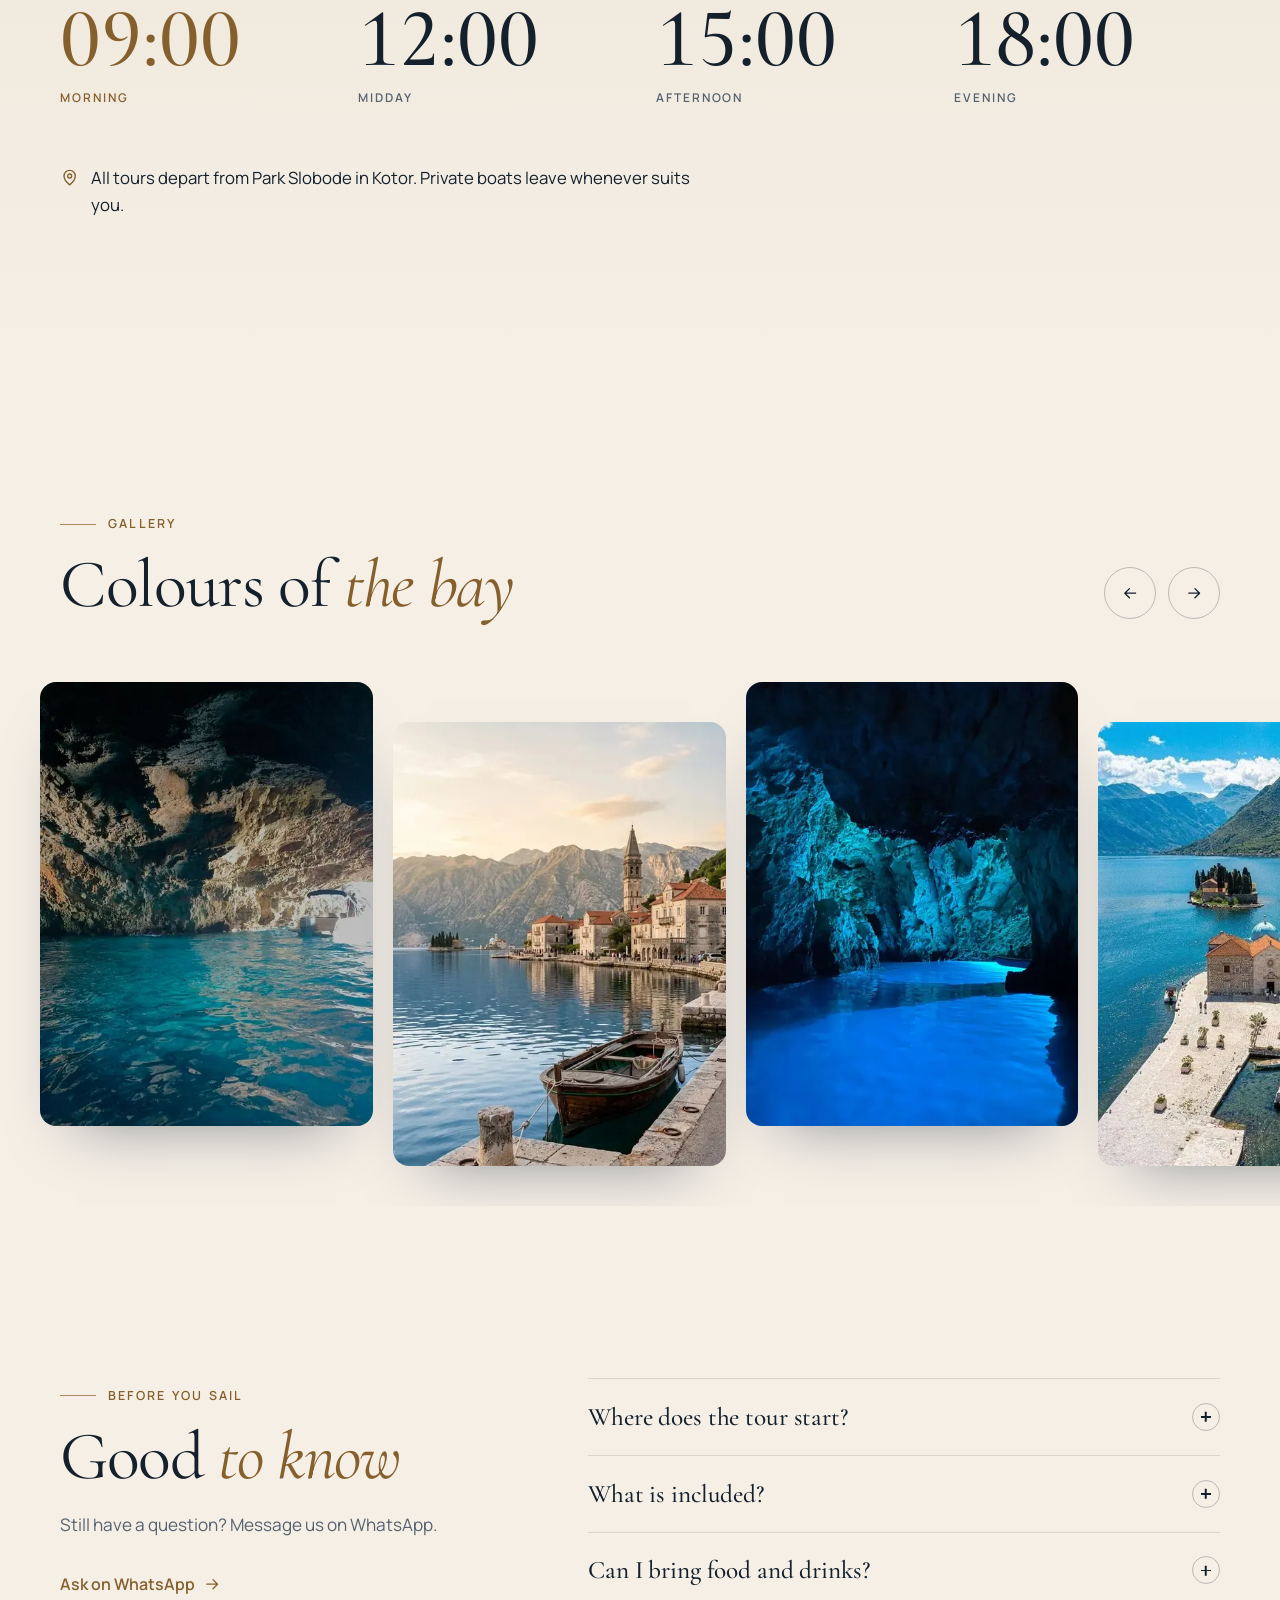
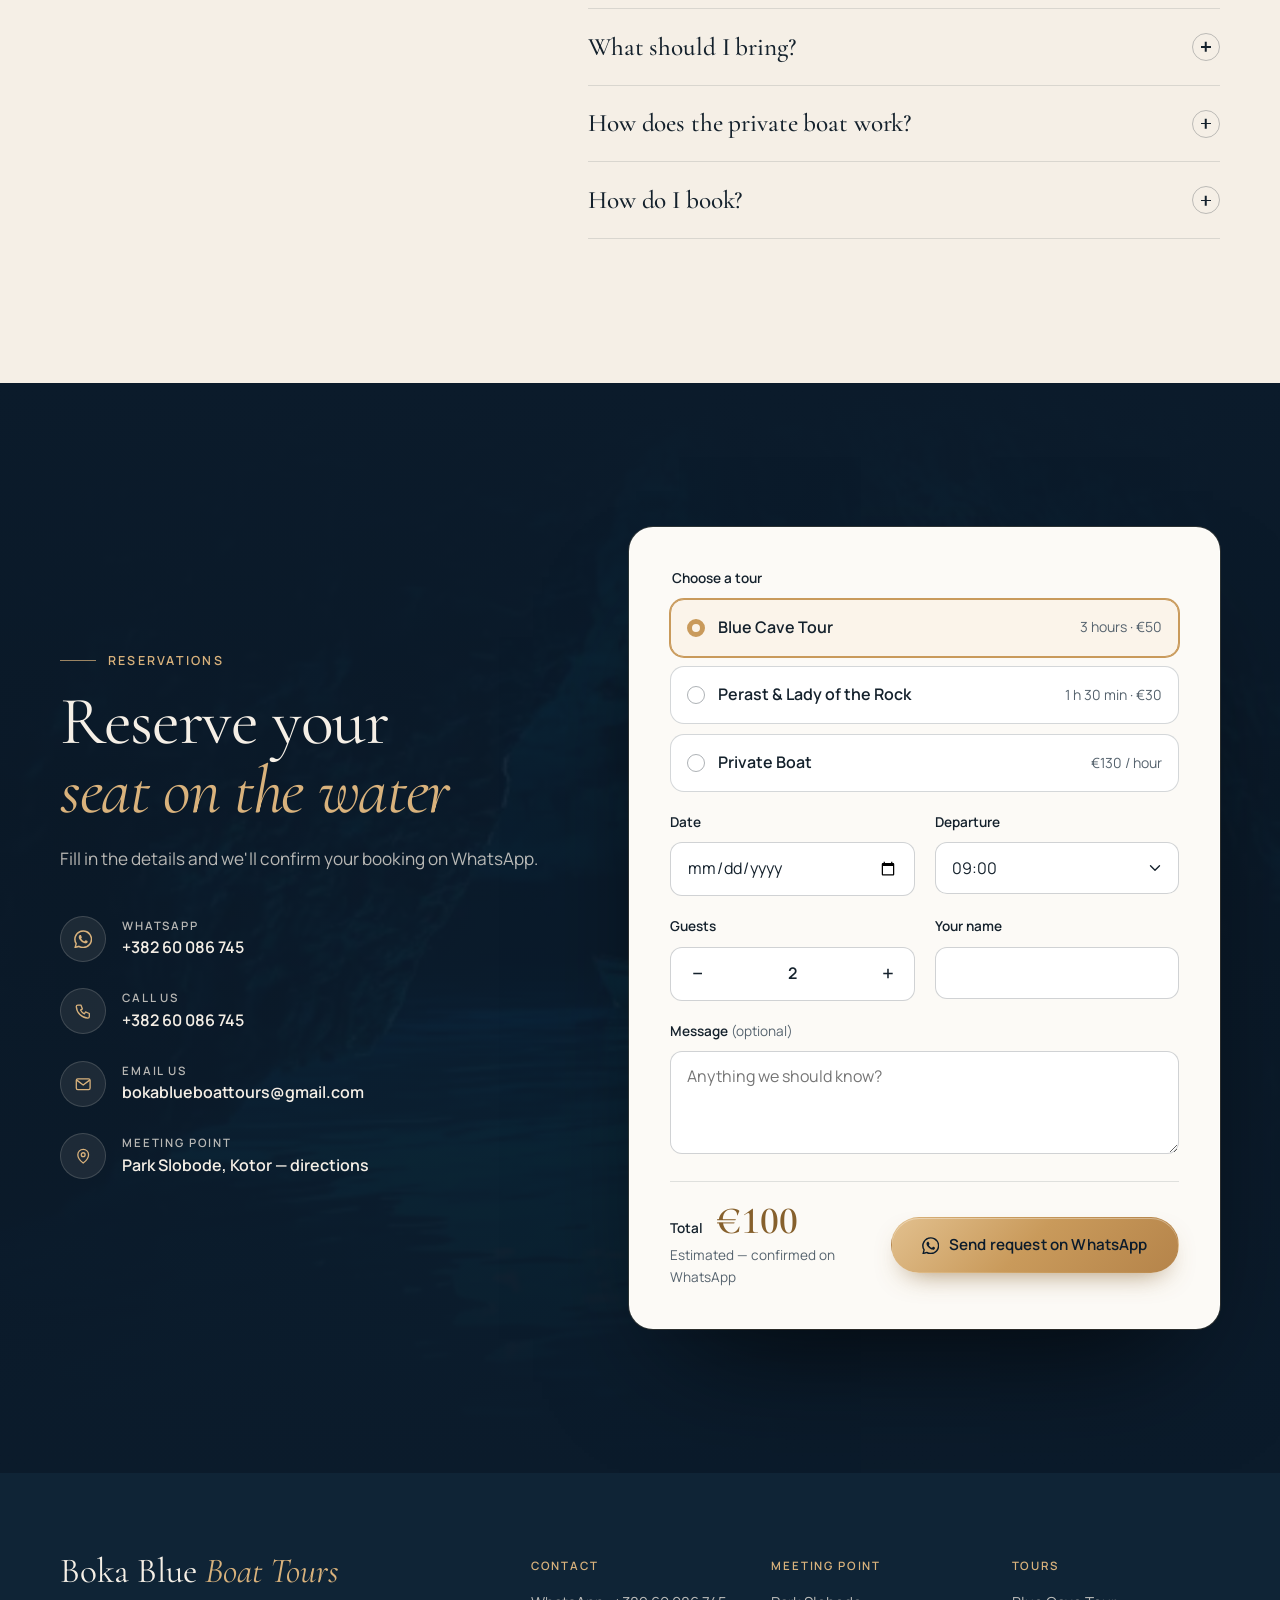
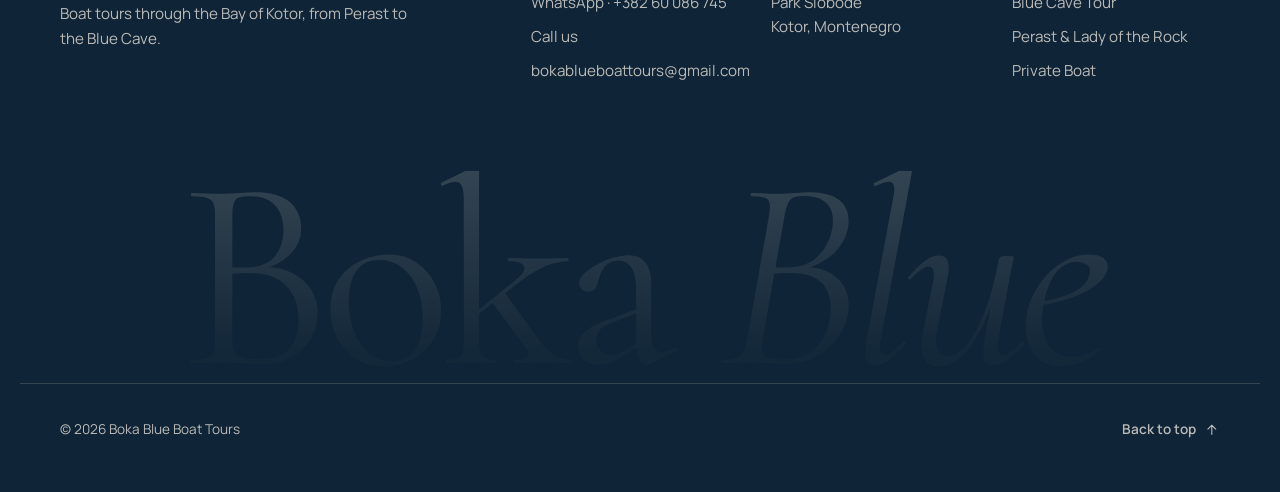
==== commit 073ad5c4: "Meeting point: Park Slobode, Kotor (not the old town) Remove 'old town' wording from the hero, route" ====
--- a/boka-blue-boat-tours/index.html
+++ b/boka-blue-boat-tours/index.html
@@ -4,7 +4,7 @@
   <meta charset="utf-8">
   <meta name="viewport" content="width=device-width, initial-scale=1, viewport-fit=cover">
   <title>Boka Blue Boat Tours — Blue Cave & Bay of Kotor Boat Tours</title>
-  <meta name="description" content="Boat tours from Kotor's old town to Perast, Our Lady of the Rock, the Submarine Tunnels, Mamula Island and the Blue Cave. Daily departures at 09:00, 12:00, 15:00 and 18:00. Private boats available.">
+  <meta name="description" content="Boat tours from Park Slobode in Kotor to Perast, Our Lady of the Rock, the Submarine Tunnels, Mamula Island and the Blue Cave. Daily departures at 09:00, 12:00, 15:00 and 18:00. Private boats available.">
   <meta name="theme-color" content="#0B1B2B">
   <meta property="og:type" content="website">
   <meta property="og:title" content="Boka Blue Boat Tours — Kotor, Montenegro">
@@ -133,7 +133,7 @@
       <div class="hero-content">
         <p class="eyebrow hero-in" style="--i:0"><span class="eyebrow-line"></span><span data-i18n="hero.eyebrow">Bay of Kotor · Montenegro</span></p>
         <h1 id="hero-title" class="hero-title hero-in" style="--i:1" data-i18n-html="hero.title">See the Bay of Kotor <em>from the water</em></h1>
-        <p class="hero-lead hero-in" style="--i:2" data-i18n="hero.lead">Boat tours from Kotor's old town to baroque Perast, Our Lady of the Rock, Mamula Island and the glowing Blue Cave.</p>
+        <p class="hero-lead hero-in" style="--i:2" data-i18n="hero.lead">Boat tours from Park Slobode in Kotor to baroque Perast, Our Lady of the Rock, Mamula Island and the glowing Blue Cave.</p>
         <div class="hero-ctas hero-in" style="--i:3">
           <a class="btn btn-brass" href="#tours"><span data-i18n="hero.cta1">Explore tours</span>
             <svg viewBox="0 0 24 24" aria-hidden="true"><path d="M5 12h14M13 6l6 6-6 6"/></svg></a>
@@ -143,7 +143,7 @@
         </div>
         <dl class="hero-meta hero-in" style="--i:4">
           <div><dt data-i18n="hero.departures">Daily departures</dt><dd>09:00 · 12:00 · 15:00 · 18:00</dd></div>
-          <div><dt data-i18n="hero.fromLabel">Meeting point</dt><dd data-i18n="hero.from">Park Slobode, Kotor old town</dd></div>
+          <div><dt data-i18n="hero.fromLabel">Meeting point</dt><dd data-i18n="hero.from">Park Slobode, Kotor</dd></div>
         </dl>
       </div>
 
@@ -299,7 +299,7 @@
             <div class="stop-text">
               <p class="stop-num">00</p>
               <h3 data-i18n="r0.t">Kotor · Park Slobode</h3>
-              <p data-i18n="r0.p">Board in the heart of Kotor's old town, beneath the medieval walls.</p>
+              <p data-i18n="r0.p">Board the boat at Park Slobode in Kotor.</p>
             </div>
           </li>
 
@@ -366,7 +366,7 @@
         </ul>
         <p class="dep-note" data-reveal>
           <svg viewBox="0 0 24 24" aria-hidden="true"><path d="M12 21s-7-5.6-7-11a7 7 0 0 1 14 0c0 5.4-7 11-7 11Z"/><circle cx="12" cy="10" r="2.5"/></svg>
-          <span data-i18n="dep.note">All tours depart from Park Slobode in Kotor's old town. Private boats leave whenever suits you.</span>
+          <span data-i18n="dep.note">All tours depart from Park Slobode in Kotor. Private boats leave whenever suits you.</span>
         </p>
       </div>
     </section>
@@ -407,7 +407,7 @@
         <div class="faq" data-reveal>
           <details>
             <summary><span data-i18n="q1">Where does the tour start?</span><span class="plus" aria-hidden="true"></span></summary>
-            <div class="faq-a"><p data-i18n="a1">All tours depart from Park Slobode in Kotor's old town. Please arrive a few minutes before your departure time.</p></div>
+            <div class="faq-a"><p data-i18n="a1">All tours depart from Park Slobode in Kotor. Please arrive a few minutes before your departure time.</p></div>
           </details>
           <details>
             <summary><span data-i18n="q2">What is included?</span><span class="plus" aria-hidden="true"></span></summary>
